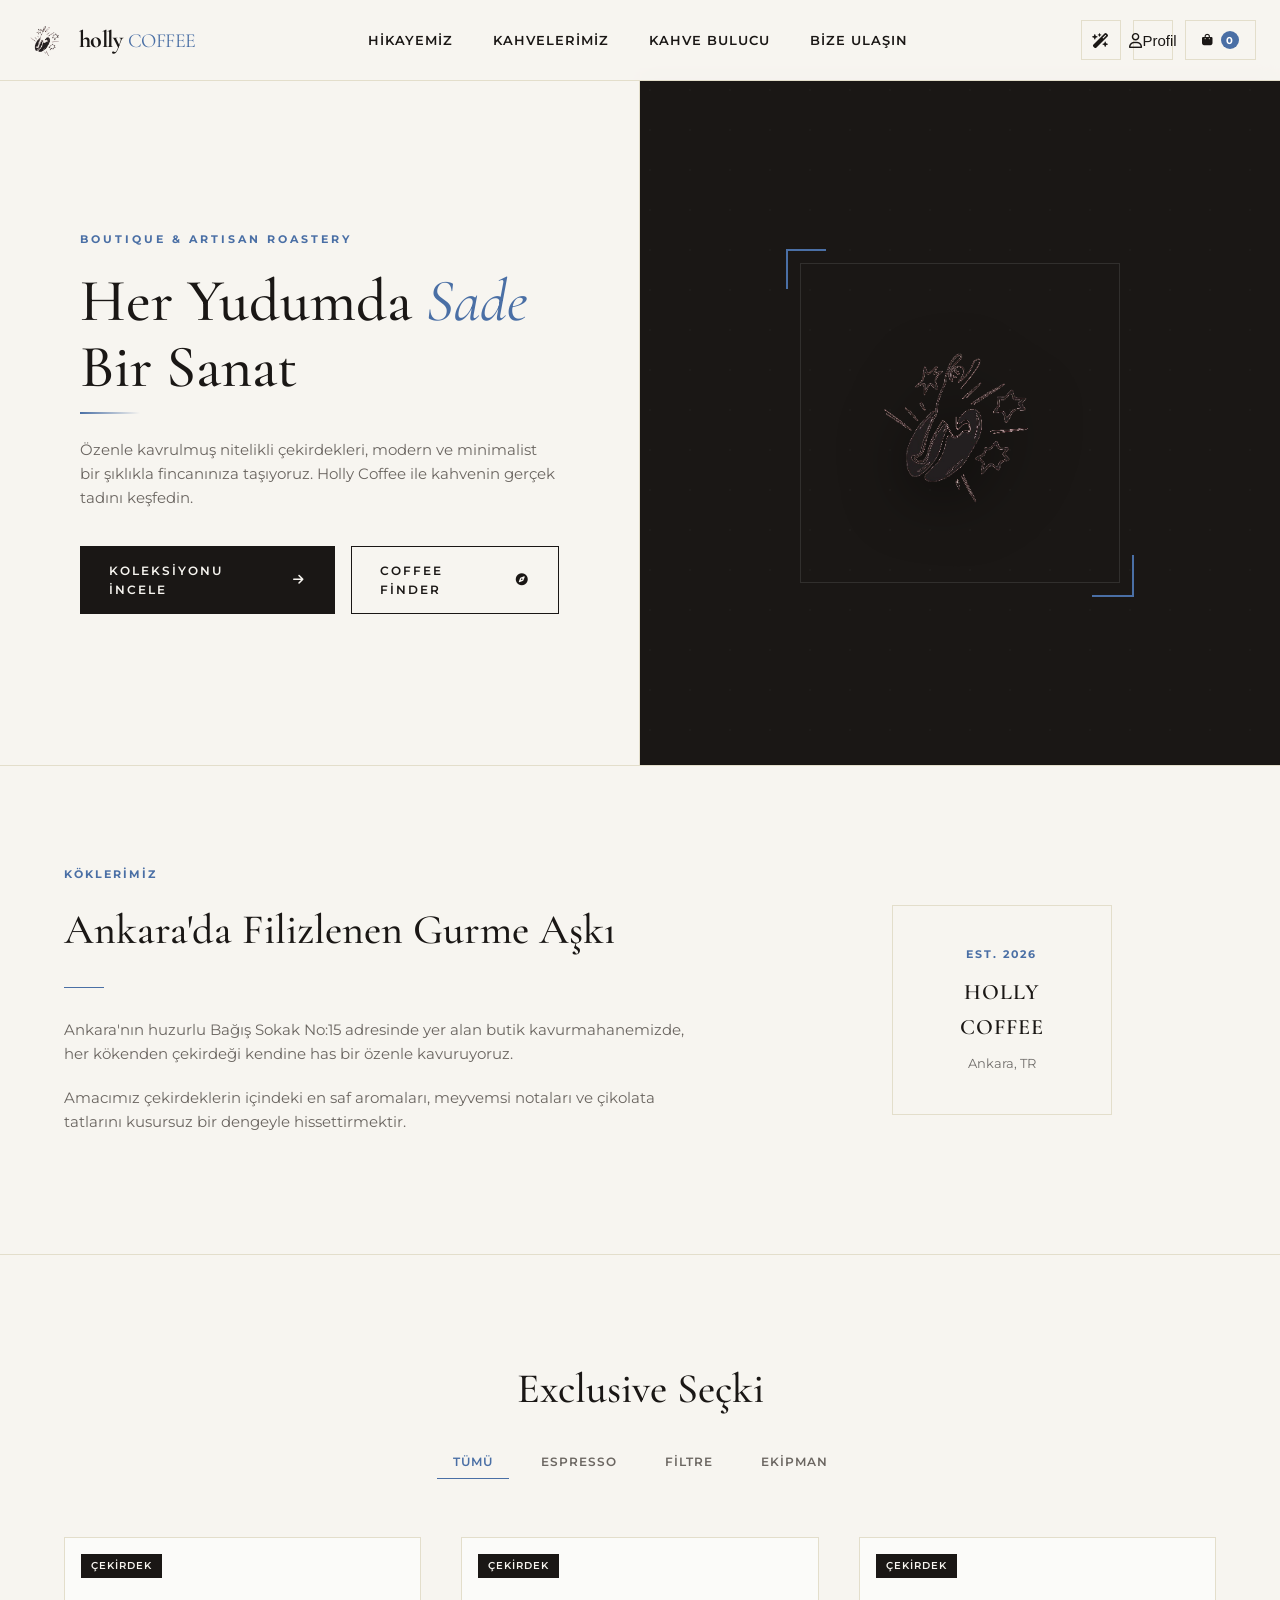
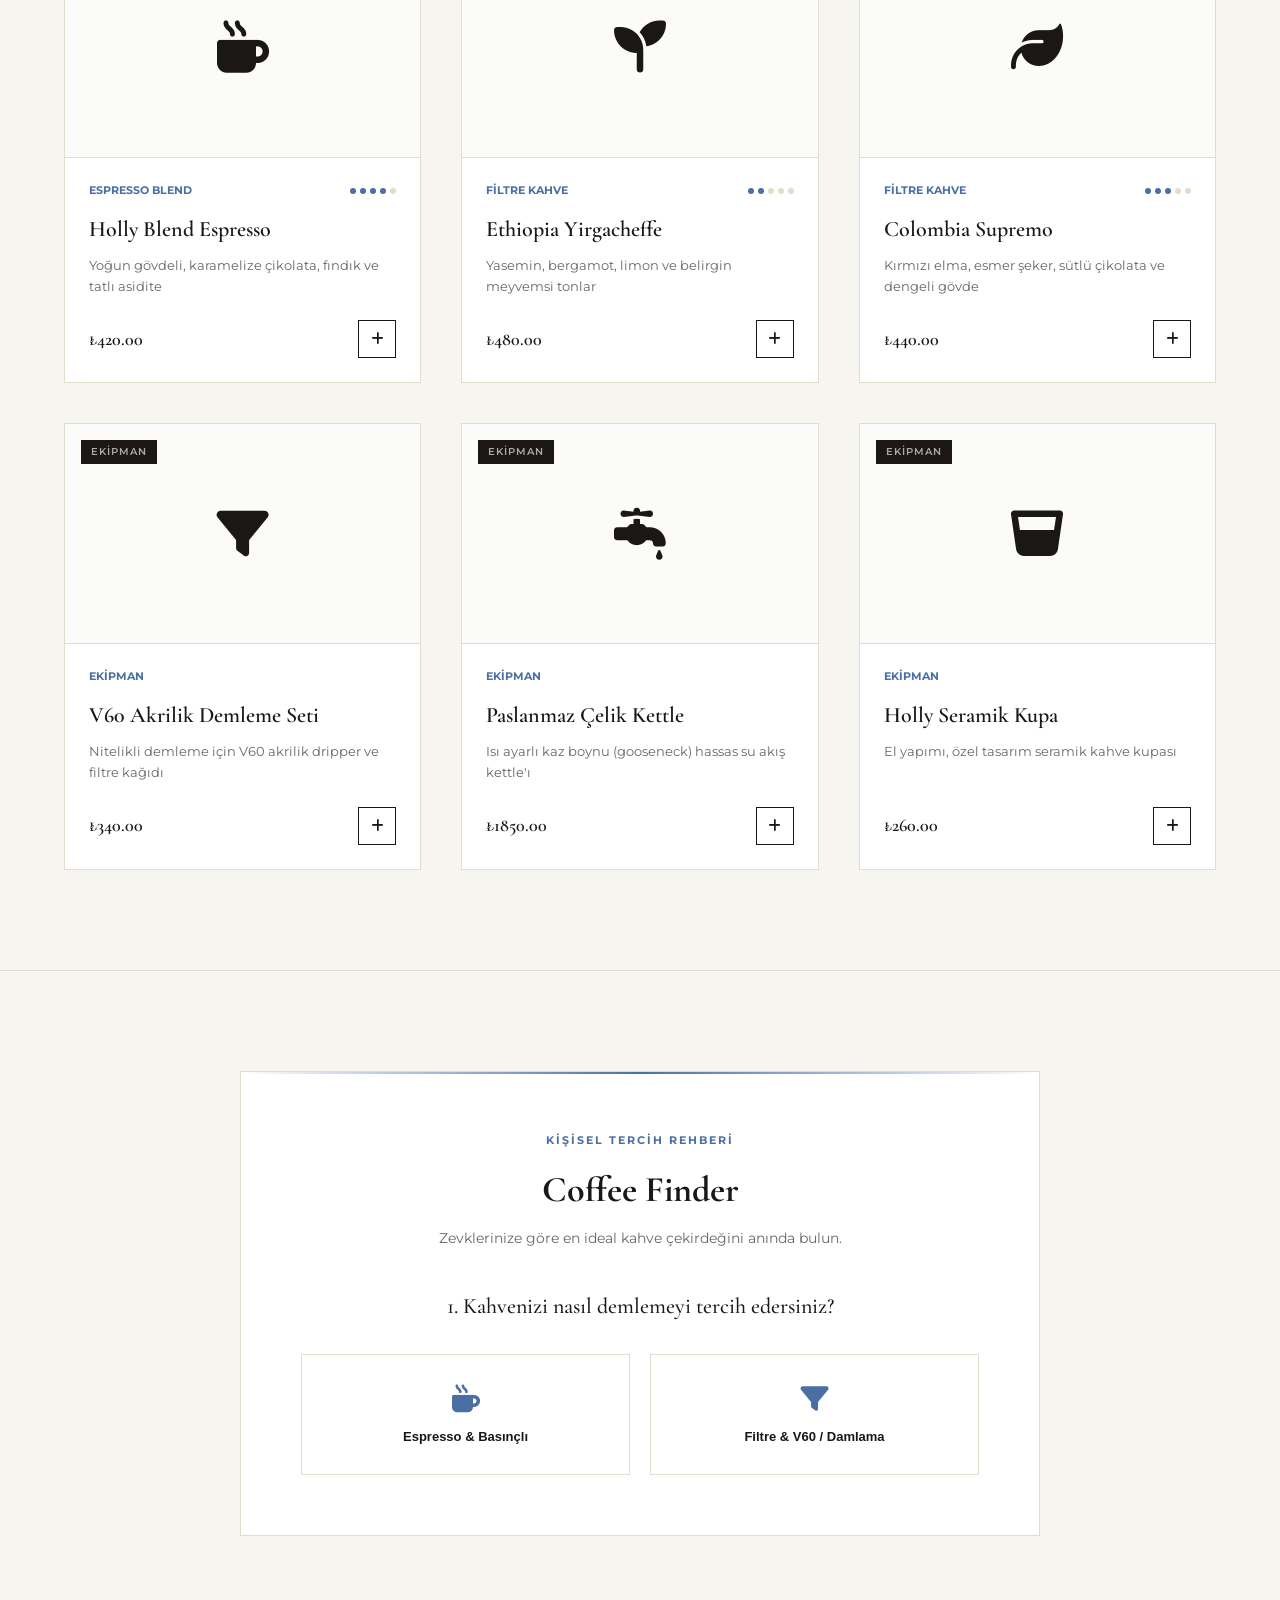
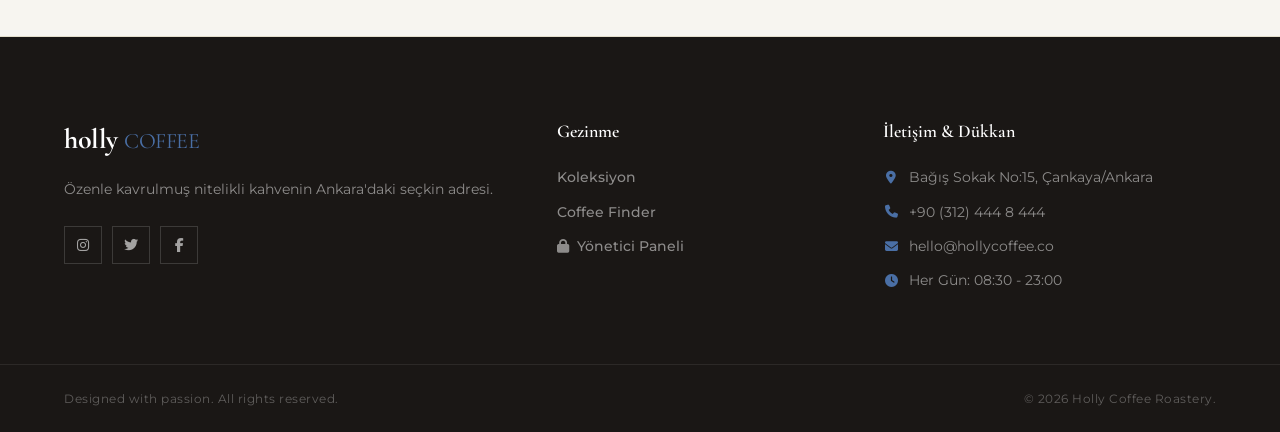
==== kahve-firmasi-demo-3/index.html @ 3ab54db6 "Add files via upload" ====
<!DOCTYPE html>
<html lang="tr">
<head>
    <meta charset="UTF-8">
    <meta name="viewport" content="width=device-width, initial-scale=1.0">
    <title>Holly Coffee Roastery | Premium Split-Screen Storefront</title>
    <!-- Google Fonts -->
    <link rel="preconnect" href="https://fonts.googleapis.com">
    <link rel="preconnect" href="https://fonts.gstatic.com" crossorigin>
    <link href="https://fonts.googleapis.com/css2?family=Cormorant+Garamond:ital,wght@0,400;0,500;0,600;0,700;1,400&family=Montserrat:wght@300;400;500;600;700&display=swap" rel="stylesheet">
    <!-- FontAwesome Icons -->
    <link rel="stylesheet" href="https://cdnjs.cloudflare.com/ajax/libs/font-awesome/6.4.0/css/all.min.css">
    <link rel="stylesheet" href="style.css">
    <!-- Favicon -->
    <link rel="icon" type="image/png" href="favicon.png?v=3">
    <link rel="shortcut icon" type="image/png" href="favicon.png?v=3">
</head>
<body class="theme-blue">
    <!-- Master Storefront Wrapper -->
    <div id="storefront-wrapper">
        <!-- Floating Glass Header -->
        <header class="main-header">
            <div class="header-container">
                <!-- Brand logo area -->
                <div class="header-brand">
                    <img src="logo.png" alt="Holly Mascot" class="header-mascot">
                    <a href="#" class="header-title" onclick="event.preventDefault();">holly <span>COFFEE</span></a>
                </div>

                <!-- Main Navigation Links -->
                <nav class="main-nav">
                    <a href="#hikayemiz" class="nav-link">Hikayemiz</a>
                    <a href="#kahveler" class="nav-link">Kahvelerimiz</a>
                    <a href="#quiz-sec" class="nav-link">Kahve Bulucu</a>
                    <a href="#iletisim" class="nav-link">Bize Ulaşın</a>
                </nav>

                <!-- Actions (User & Cart) -->
                <div class="header-actions">
                    <!-- Elegant theme switch -->
                    <button class="action-trigger-btn" id="theme-toggle-btn" title="Tema Değiştir">
                        <i class="fa-solid fa-wand-magic-sparkles"></i>
                    </button>

                    <!-- Customer Account Dropdown Menu -->
                    <div class="user-menu-container">
                        <button class="action-trigger-btn" id="user-portal-btn" title="Müşteri Portalı">
                            <i class="fa-regular fa-user"></i>
                            <span id="user-display-name">Profil</span>
                        </button>
                        <!-- Dropdown menu content -->
                        <div class="user-dropdown" id="user-dropdown-menu" style="display: none;">
                            <div class="dropdown-header">Müşteri Portalı</div>
                            <button class="dropdown-item" id="user-orders-btn"><i class="fa-solid fa-box"></i> Siparişlerim</button>
                            <button class="dropdown-item" id="user-logout-btn"><i class="fa-solid fa-arrow-right-from-bracket"></i> Çıkış</button>
                        </div>
                    </div>

                    <!-- Cart Bag Trigger -->
                    <button class="action-trigger-btn cart-badge-pill" id="cart-open-btn" title="Alışveriş Sepeti">
                        <i class="fa-solid fa-bag-shopping"></i>
                        <span class="cart-count">0</span>
                    </button>
                </div>
            </div>
        </header>

        <!-- Modern Split-Screen Hero Section -->
        <section class="hero-section">
            <div class="hero-split-container">
                <!-- Left half: Rich Typography -->
                <div class="hero-text-pane">
                    <div class="hero-text-content">
                        <span class="hero-tagline">BOUTIQUE & ARTISAN ROASTERY</span>
                        <h1 class="hero-title">Her Yudumda <em>Sade</em> Bir Sanat</h1>
                        <p class="hero-desc">Özenle kavrulmuş nitelikli çekirdekleri, modern ve minimalist bir şıklıkla fincanınıza taşıyoruz. Holly Coffee ile kahvenin gerçek tadını keşfedin.</p>
                        <div class="hero-buttons">
                            <a href="#kahveler" class="btn btn-primary">Koleksiyonu İncele <i class="fa-solid fa-arrow-right"></i></a>
                            <a href="#quiz-sec" class="btn btn-secondary">Coffee Finder <i class="fa-solid fa-compass"></i></a>
                        </div>
                    </div>
                </div>
                <!-- Right half: Visual mascot showcase with clean overlay -->
                <div class="hero-image-pane">
                    <div class="mascot-showcase-box">
                        <div class="mascot-decorator-line"></div>
                        <img src="logo.png" alt="Holly Mascot" class="brand-illustration-img">
                    </div>
                </div>
            </div>
        </section>

        <!-- Heritage Story Section -->
        <section class="story-section" id="hikayemiz">
            <div class="story-container container">
                <div class="story-grid">
                    <div class="story-content-block">
                        <span class="story-pretitle">KÖKLERİMİZ</span>
                        <h2 class="story-title">Ankara'da Filizlenen Gurme Aşkı</h2>
                        <div class="editorial-divider"></div>
                        <p class="story-desc">Ankara'nın huzurlu Bağış Sokak No:15 adresinde yer alan butik kavurmahanemizde, her kökenden çekirdeği kendine has bir özenle kavuruyoruz.</p>
                        <p class="story-desc">Amacımız çekirdeklerin içindeki en saf aromaları, meyvemsi notaları ve çikolata tatlarını kusursuz bir dengeyle hissettirmektir.</p>
                    </div>
                    <div class="story-graphics">
                        <div class="typographic-stamp-box">
                            <span class="stamp-title">EST. 2026</span>
                            <h4>HOLLY COFFEE</h4>
                            <p>Ankara, TR</p>
                        </div>
                    </div>
                </div>
            </div>
        </section>

        <!-- Products Catalog -->
        <section class="shop-section" id="kahveler">
            <div class="shop-container container">
                <div class="shop-header">
                    <h2 class="section-title">Exclusive Seçki</h2>
                    <!-- Category switches styled as tactile switches -->
                    <div class="shop-filters">
                        <button class="filter-btn active" data-category="all">Tümü</button>
                        <button class="filter-btn" data-category="espresso">Espresso</button>
                        <button class="filter-btn" data-category="filtre">Filtre</button>
                        <button class="filter-btn" data-category="ekipman">Ekipman</button>
                    </div>
                </div>

                <!-- Products Grid -->
                <div class="products-grid" id="storefront-products-grid">
                    <!-- Dynamic products rendered here -->
                </div>
            </div>
        </section>

        <!-- Coffee preference finder quiz -->
        <section class="quiz-section" id="quiz-sec">
            <div class="quiz-container container">
                <div class="quiz-card">
                    <div class="quiz-header">
                        <span class="quiz-badge">KİŞİSEL TERCİH REHBERİ</span>
                        <h2>Coffee Finder</h2>
                        <p>Zevklerinize göre en ideal kahve çekirdeğini anında bulun.</p>
                    </div>

                    <!-- Step 1 -->
                    <div class="quiz-step active" id="quiz-step-1" data-step="1">
                        <h3>1. Kahvenizi nasıl demlemeyi tercih edersiniz?</h3>
                        <div class="quiz-options-grid">
                            <button class="quiz-opt-btn" data-value="espresso">
                                <i class="fa-solid fa-mug-hot"></i>
                                <span>Espresso & Basınçlı</span>
                            </button>
                            <button class="quiz-opt-btn" data-value="filtre">
                                <i class="fa-solid fa-filter"></i>
                                <span>Filtre & V60 / Damlama</span>
                            </button>
                        </div>
                    </div>

                    <!-- Step 2 -->
                    <div class="quiz-step" id="quiz-step-2" data-step="2">
                        <h3>2. Damak tadınızda hangi aromalar ön plandadır?</h3>
                        <div class="quiz-options-grid">
                            <button class="quiz-opt-btn" data-value="meyve">
                                <i class="fa-solid fa-lemon"></i>
                                <span>Meyvemsi & Çiçeksi Notalar</span>
                            </button>
                            <button class="quiz-opt-btn" data-value="cikolata">
                                <i class="fa-solid fa-cookie"></i>
                                <span>Çikolata, Fındık & Karamel</span>
                            </button>
                            <button class="quiz-opt-btn" data-value="dengeli">
                                <i class="fa-solid fa-scale-balanced"></i>
                                <span>Dengeli & Klasik Tatlar</span>
                            </button>
                        </div>
                    </div>

                    <!-- Step 3 (Recommendations results) -->
                    <div class="quiz-step-result" id="quiz-result">
                        <div class="result-celebration">
                            <i class="fa-solid fa-award"></i>
                            <h3>Eşleşme Bulundu!</h3>
                            <p>Damak tadınıza en uygun özel çekirdeğimiz:</p>
                        </div>
                        <div id="recommended-product-card">
                            <!-- Match injects here -->
                        </div>
                        <button class="btn btn-secondary mt-4" id="quiz-restart-btn">Yeniden Çöz <i class="fa-solid fa-rotate-left"></i></button>
                    </div>
                </div>
            </div>
        </section>

        <!-- Footer -->
        <footer class="main-footer" id="iletisim">
            <div class="footer-container container">
                <div class="footer-brand">
                    <div class="footer-logo">holly <span>COFFEE</span></div>
                    <p class="footer-tagline">Özenle kavrulmuş nitelikli kahvenin Ankara'daki seçkin adresi.</p>
                    <div class="footer-socials">
                        <a href="#" onclick="event.preventDefault();"><i class="fa-brands fa-instagram"></i></a>
                        <a href="#" onclick="event.preventDefault();"><i class="fa-brands fa-twitter"></i></a>
                        <a href="#" onclick="event.preventDefault();"><i class="fa-brands fa-facebook-f"></i></a>
                    </div>
                </div>
                <div class="footer-nav">
                    <h4>Gezinme</h4>
                    <ul>
                        <li><a href="#shop-sec">Koleksiyon</a></li>
                        <li><a href="#quiz-sec">Coffee Finder</a></li>
                        <li><a href="#" id="admin-footer-link"><i class="fa-solid fa-lock"></i> Yönetici Paneli</a></li>
                    </ul>
                </div>
                <div class="footer-contact">
                    <h4>İletişim & Dükkan</h4>
                    <p><i class="fa-solid fa-location-dot"></i> Bağış Sokak No:15, Çankaya/Ankara</p>
                    <p><i class="fa-solid fa-phone"></i> +90 (312) 444 8 444</p>
                    <p><i class="fa-solid fa-envelope"></i> hello@hollycoffee.co</p>
                    <p><i class="fa-solid fa-clock"></i> Her Gün: 08:30 - 23:00</p>
                </div>
            </div>
            <div class="footer-bottom">
                <div class="footer-bottom-container container">
                    <span>Designed with passion. All rights reserved.</span>
                    <span>&copy; 2026 Holly Coffee Roastery.</span>
                </div>
            </div>
        </footer>
    </div>

    <!-- Client Orders Log History Modal -->
    <div class="modal-backdrop" id="customer-orders-modal" style="display: none;">
        <div class="modal-card customer-orders-modal-card">
            <button class="modal-close-btn" id="modal-close-btn-orders">&times;</button>
            <div class="modal-header">
                <h3 class="modal-title">Geçmiş Siparişlerim</h3>
                <p class="modal-subtitle">Daha önce vermiş olduğunuz siparişlerin durumunu inceleyin.</p>
            </div>
            <div class="table-container">
                <table class="admin-table">
                    <thead>
                        <tr>
                            <th>Sipariş ID</th>
                            <th>Tarih</th>
                            <th>Ürünler</th>
                            <th>Toplam</th>
                            <th>Durum</th>
                        </tr>
                    </thead>
                    <tbody id="customer-orders-history-tbody">
                        <!-- Dynamic rows inject here -->
                    </tbody>
                </table>
            </div>
        </div>
    </div>

    <!-- Shopping Cart Drawer -->
    <div class="cart-drawer-overlay" id="cart-drawer-backdrop" style="display: none;">
        <div class="cart-drawer">
            <div class="cart-drawer-header">
                <h3>Sepetiniz (<span class="cart-count-drawer">0</span>)</h3>
                <button class="cart-drawer-close" id="cart-close-btn">&times;</button>
            </div>

            <!-- Cart Items Container -->
            <div class="cart-drawer-body" id="cart-items-container">
                <!-- Dynamic items inject here -->
            </div>

            <!-- Cart Drawer Footer -->
            <div class="cart-drawer-footer">
                <div class="cart-subtotal">
                    <span>Ara Toplam:</span>
                    <span id="cart-subtotal-value">₺0.00</span>
                </div>
                <button class="btn btn-primary w-100" id="cart-checkout-btn">Satın Al (Ödemeye Geç) <i class="fa-solid fa-credit-card"></i></button>
            </div>
        </div>
    </div>

    <!-- Client Login / Register Modal -->
    <div class="modal-backdrop" id="user-portal-modal" style="display: none;">
        <div class="modal-card">
            <button class="modal-close-btn" id="modal-close-btn-user">&times;</button>
            <div class="modal-header">
                <h3 class="modal-title" id="user-modal-title">Giriş Yap</h3>
                <p class="modal-subtitle">Nitelikli kahve deneyimine üye portalınızla devam edin.</p>
            </div>
            
            <!-- Login Form -->
            <form id="customer-login-form">
                <div class="form-group">
                    <label for="customer-email">E-posta</label>
                    <input type="email" id="customer-email" value="user@holly.coffee" required>
                </div>
                <div class="form-group">
                    <label for="customer-password">Şifre</label>
                    <input type="password" id="customer-password" value="user" required>
                </div>
                <div id="customer-login-error" class="error-text" style="display: none;">Geçersiz e-posta veya şifre!</div>
                <button type="submit" class="btn btn-primary w-100">Giriş Yap</button>
                <p class="form-switch-text mt-3">Hesabınız yok mu? <a href="#" id="switch-to-register">Kayıt Olun</a></p>
            </form>

            <!-- Register Form (Hidden initially) -->
            <form id="customer-register-form" style="display: none;">
                <div class="form-group">
                    <label for="register-name">Ad Soyad</label>
                    <input type="text" id="register-name" placeholder="Ahmet Yılmaz" required>
                </div>
                <div class="form-group">
                    <label for="register-email">E-posta</label>
                    <input type="email" id="register-email" placeholder="user@holly.coffee" required>
                </div>
                <div class="form-group">
                    <label for="register-password">Şifre</label>
                    <input type="password" id="register-password" required>
                </div>
                <div class="form-group">
                    <label for="register-phone">Telefon</label>
                    <input type="text" id="register-phone" placeholder="0555 555 55 55" required>
                </div>
                <div class="form-group">
                    <label for="register-address">Adres</label>
                    <textarea id="register-address" rows="2" placeholder="Adresinizi yazın..." required></textarea>
                </div>
                <button type="submit" class="btn btn-primary w-100">Kayıt Ol & Giriş Yap</button>
                <p class="form-switch-text mt-3">Zaten üye misiniz? <a href="#" id="switch-to-login">Giriş Yapın</a></p>
            </form>
        </div>
    </div>

    <!-- Checkout Multi-Step Wizard Modal -->
    <div class="modal-backdrop" id="checkout-modal" style="display: none;">
        <div class="modal-card checkout-modal-card">
            <button class="modal-close-btn" id="modal-close-btn-checkout">&times;</button>
            
            <!-- Wizard Steps Progress Bar -->
            <div class="checkout-steps">
                <div class="progress-step active" id="step-dot-1">1. Adres</div>
                <div class="progress-step" id="step-dot-2">2. Ödeme</div>
                <div class="progress-step" id="step-dot-3">3. Sonuç</div>
            </div>

            <div class="checkout-modal-body">
                <!-- Panel 1: Shipping Address -->
                <div class="checkout-form-panel" id="checkout-panel-1">
                    <h3>Teslimat Bilgileri</h3>
                    <form id="checkout-address-form">
                        <div class="form-grid">
                            <div class="form-group">
                                <label for="checkout-name">Alıcı Ad Soyad</label>
                                <input type="text" id="checkout-name" required>
                            </div>
                            <div class="form-group">
                                <label for="checkout-phone">Telefon Numarası</label>
                                <input type="text" id="checkout-phone" placeholder="05XX XXX XX XX" required>
                            </div>
                            <div class="form-group full-width">
                                <label for="checkout-address">Teslimat Adresi</label>
                                <textarea id="checkout-address" rows="3" required></textarea>
                            </div>
                        </div>
                        <div class="checkout-actions-row">
                            <span>Sipariş Tutarı: <strong id="checkout-total-val">₺0.00</strong></span>
                            <button type="submit" class="btn btn-primary">Ödemeye İlerle <i class="fa-solid fa-arrow-right"></i></button>
                        </div>
                    </form>
                </div>

                <!-- Panel 2: Credit Card Payment Info -->
                <div class="checkout-form-panel" id="checkout-panel-2" style="display: none;">
                    <h3>Ödeme Bilgileri</h3>
                    <form id="checkout-payment-form">
                        <div class="form-grid">
                            <div class="form-group full-width">
                                <label for="checkout-card-name">Kart Sahibinin Adı</label>
                                <input type="text" id="checkout-card-name" placeholder="Kart üzerindeki isim" required>
                            </div>
                            <div class="form-group full-width">
                                <label for="checkout-card-number">Kart Numarası</label>
                                <input type="text" id="checkout-card-number" placeholder="4543 **** **** ****" maxlength="19" required>
                            </div>
                            <div class="form-group">
                                <label for="checkout-card-expiry">Son Kullanma (AA/YY)</label>
                                <input type="text" id="checkout-card-expiry" placeholder="12/28" maxlength="5" required>
                            </div>
                            <div class="form-group">
                                <label for="checkout-card-cvv">Güvenlik Kodu (CVV)</label>
                                <input type="password" id="checkout-card-cvv" placeholder="***" maxlength="3" required>
                            </div>
                        </div>
                        <div class="checkout-actions-row">
                            <p style="font-size:11px; opacity:0.6; max-width:250px;">Ödemeniz 256-Bit SSL şifreleme altyapısıyla güvenle gerçekleştirilir.</p>
                            <button type="submit" class="btn btn-primary">Siparişi Tamamla <i class="fa-solid fa-check"></i></button>
                        </div>
                    </form>
                </div>

                <!-- Panel 3: Order Success Result -->
                <div class="checkout-form-panel" id="checkout-panel-3" style="display: none; text-align: center; padding: 40px 10px;">
                    <div class="success-icon-badge">
                        <i class="fa-solid fa-circle-check"></i>
                    </div>
                    <h2>Siparişiniz Alındı!</h2>
                    <p style="opacity:0.8; margin-top:12px;">Sipariş Numaranız: <strong id="success-order-id">#HL-XXXXX</strong></p>
                    <p style="font-size:14px; opacity:0.6; margin-top:8px;">Kahveniz Ankara atölyemizde özenle hazırlanıp kargoya teslim edilecektir.</p>
                    <button class="btn btn-primary mt-4" id="checkout-success-close-btn" style="max-width:220px; margin:24px auto 0 auto;">Alışverişe Devam Et</button>
                </div>
            </div>
        </div>
    </div>

    <!-- Admin Panel Control Layout -->
    <div id="admin-login-wrapper" class="admin-page-container" style="display: none;">
        <div class="admin-login-card">
            <div class="admin-login-header">
                <h2>Yönetici Girişi</h2>
                <p class="login-subtitle">Mağaza fiyat yönetimi ve sipariş kontrol paneli.</p>
            </div>
            
            <form id="admin-login-form">
                <div class="form-group">
                    <label for="admin-email">E-posta</label>
                    <input type="email" id="admin-email" value="admin@holly.coffee" required>
                </div>
                <div class="form-group">
                    <label for="admin-password">Şifre</label>
                    <input type="password" id="admin-password" value="admin" required>
                </div>
                <div id="admin-login-error" class="error-text" style="display: none;">Hatalı yönetici bilgisi!</div>
                <button type="submit" class="btn btn-primary w-100">Giriş Yap</button>
            </form>
            <button class="btn btn-secondary w-100 mt-3" id="back-to-store-btn-1"><i class="fa-solid fa-arrow-left"></i> Mağazaya Dön</button>
        </div>
    </div>

    <!-- Admin Control Dashboard -->
    <div id="admin-dashboard-wrapper" class="admin-dashboard-container" style="display: none;">
        <!-- Left Sidebar Navigation -->
        <aside class="admin-sidebar">
            <div class="sidebar-brand">
                <h3>holly admin</h3>
                <span class="badge-admin">Kontrol</span>
            </div>

            <nav class="sidebar-nav">
                <ul>
                    <li class="active" data-tab="tab-analytics"><i class="fa-solid fa-chart-line"></i> Analitikler</li>
                    <li data-tab="tab-orders"><i class="fa-solid fa-clipboard-list"></i> Siparişler</li>
                    <li data-tab="tab-products"><i class="fa-solid fa-coffee-bean"></i> Ürün Yönetimi</li>
                </ul>
            </nav>

            <div class="sidebar-footer">
                <button class="btn btn-secondary w-100 btn-mini" id="back-to-store-btn-2">Mağazaya Dön</button>
                <button class="btn btn-primary w-100 btn-mini mt-2" id="admin-logout-btn">Çıkış Yap</button>
            </div>
        </aside>

        <!-- Right Content Main Area -->
        <main class="admin-main">
            <!-- Analytics Tab -->
            <section class="dashboard-tab" id="tab-analytics">
                <div class="dashboard-header">
                    <h2>Genel Analitik Raporu</h2>
                    <p>Mağazanızın anlık satış ve gelir performans grafikleri.</p>
                </div>

                <!-- Metrics Grid -->
                <div class="analytics-cards-grid">
                    <div class="analytics-card">
                        <div class="card-icon"><i class="fa-solid fa-wallet"></i></div>
                        <div>
                            <div class="card-label">Toplam Gelir</div>
                            <div class="card-value" id="stat-revenue">₺3,210.00</div>
                        </div>
                    </div>
                    <div class="analytics-card">
                        <div class="card-icon"><i class="fa-solid fa-box"></i></div>
                        <div>
                            <div class="card-label">Sipariş Sayısı</div>
                            <div class="card-value" id="stat-orders">2</div>
                        </div>
                    </div>
                    <div class="analytics-card">
                        <div class="card-icon"><i class="fa-solid fa-basket-shopping"></i></div>
                        <div>
                            <div class="card-label">Ortalama Sepet</div>
                            <div class="card-value" id="stat-avg">₺1,605.00</div>
                        </div>
                    </div>
                </div>

                <!-- Simulation Line Graph -->
                <div class="chart-panel">
                    <h3>Haftalık Satış Grafiği (Simüle Edilen)</h3>
                    <div class="svg-chart-container">
                        <svg viewBox="0 0 700 300" width="100%" height="240" class="analytics-svg-chart">
                            <defs>
                                <linearGradient id="chart-grad-gold" x1="0" y1="0" x2="0" y2="1">
                                    <stop offset="0%" stop-color="var(--gold-color)" stop-opacity="0.3"></stop>
                                    <stop offset="100%" stop-color="var(--gold-color)" stop-opacity="0"></stop>
                                </linearGradient>
                            </defs>
                            <!-- Grid lines -->
                            <line x1="50" y1="50" x2="650" y2="50" stroke="rgba(0,0,0,0.06)" stroke-width="1"></line>
                            <line x1="50" y1="125" x2="650" y2="125" stroke="rgba(0,0,0,0.06)" stroke-width="1"></line>
                            <line x1="50" y1="200" x2="650" y2="200" stroke="rgba(0,0,0,0.06)" stroke-width="1"></line>
                            <line x1="50" y1="250" x2="650" y2="250" stroke="rgba(0,0,0,0.1)" stroke-width="2"></line>
                            
                            <!-- Graph Area & Path -->
                            <path d="M 50,220 Q 150,150 250,190 T 450,110 T 650,80 L 650,250 L 50,250 Z" fill="url(#chart-grad-gold)"></path>
                            <path d="M 50,220 Q 150,150 250,190 T 450,110 T 650,80" fill="none" stroke="var(--gold-color)" stroke-width="4" stroke-linecap="round"></path>
                            
                            <!-- Value Markers -->
                            <circle cx="50" cy="220" r="6" fill="#fff" stroke="var(--gold-color)" stroke-width="3"></circle>
                            <circle cx="250" cy="190" r="6" fill="#fff" stroke="var(--gold-color)" stroke-width="3"></circle>
                            <circle cx="450" cy="110" r="6" fill="#fff" stroke="var(--gold-color)" stroke-width="3"></circle>
                            <circle cx="650" cy="80" r="6" fill="#fff" stroke="var(--gold-color)" stroke-width="3"></circle>
                            
                            <!-- Axes Labels -->
                            <text x="50" y="275" fill="rgba(0,0,0,0.4)" font-size="12" text-anchor="middle">Pzt</text>
                            <text x="150" y="275" fill="rgba(0,0,0,0.4)" font-size="12" text-anchor="middle">Sal</text>
                            <text x="250" y="275" fill="rgba(0,0,0,0.4)" font-size="12" text-anchor="middle">Çar</text>
                            <text x="350" y="275" fill="rgba(0,0,0,0.4)" font-size="12" text-anchor="middle">Per</text>
                            <text x="450" y="275" fill="rgba(0,0,0,0.4)" font-size="12" text-anchor="middle">Cum</text>
                            <text x="550" y="275" fill="rgba(0,0,0,0.4)" font-size="12" text-anchor="middle">Cmt</text>
                            <text x="650" y="275" fill="rgba(0,0,0,0.4)" font-size="12" text-anchor="middle">Paz</text>
                        </svg>
                    </div>
                </div>
            </section>

            <!-- Orders Tab -->
            <section class="dashboard-tab" id="tab-orders" style="display: none;">
                <div class="dashboard-header">
                    <h2>Müşteri Siparişleri</h2>
                    <p>Simüle edilen dükkandan verilmiş siparişlerin anlık kaydı.</p>
                </div>
                <div class="table-container">
                    <table class="admin-table">
                        <thead>
                            <tr>
                                <th>Sipariş ID</th>
                                <th>Müşteri</th>
                                <th>Adres / Tel</th>
                                <th>Ürünler</th>
                                <th>Toplam</th>
                                <th>Durum</th>
                            </tr>
                        </thead>
                        <tbody id="admin-orders-tbody">
                            <!-- Dynamic Orders inject here -->
                        </tbody>
                    </table>
                </div>
            </section>

            <!-- Products Tab -->
            <section class="dashboard-tab" id="tab-products" style="display: none;">
                <div class="dashboard-header">
                    <h2>Mağaza Ürün Yönetimi</h2>
                    <p>Fiyat güncellemeleri anında müşteri storefrontuna yansır.</p>
                </div>
                <div class="table-container">
                    <table class="admin-table">
                        <thead>
                            <tr>
                                <th>Görsel</th>
                                <th>Ürün Adı</th>
                                <th>Kategori</th>
                                <th>Kavrum</th>
                                <th>Fiyat (TL)</th>
                                <th>İşlemler</th>
                            </tr>
                        </thead>
                        <tbody id="admin-products-tbody">
                            <!-- Dynamic Products list inject here -->
                        </tbody>
                    </table>
                </div>
            </section>
        </main>
    </div>

    <!-- Core Script Link -->
    <script src="app.js"></script>
</body>
</html>
---- kahve-firmasi-demo-3/style.css ----
/* Holly Coffee Roastery - Option 3: Modern Split-Screen & Elegant Typography CSS */

:root {
    --font-heading: 'Cormorant Garamond', serif;
    --font-body: 'Montserrat', sans-serif;
    
    --bg-color: #f7f5f0; /* Warm Milk Cream */
    --pane-dark-bg: #1a1715; /* Deep Espresso Charcoal */
    --card-bg: #ffffff;
    --text-color: #1a1715;
    --text-muted: #6b6661;
    --charcoal: #1a1715;
    --white: #ffffff;
    
    /* Default Blue Theme Highlights */
    --gold-color: #4a6fa5; /* Slate Blue primary */
    --gold-hover: #3b5a88;
    --purple-glow: rgba(74, 111, 165, 0.2);
    --success-color: #2a9d8f;
    --error-color: #e63946;
    
    --border-color: #e3decb;
    --border-width: 1px;
    --border-radius: 8px;
    --transition: all 0.5s cubic-bezier(0.16, 1, 0.3, 1);
}

/* Theme pink overrides */
body.theme-pink {
    --gold-color: #8c4b49; /* Pastel Pink primary accent */
    --gold-hover: #703c3a;
    --purple-glow: rgba(140, 75, 73, 0.2);
}

* {
    margin: 0;
    padding: 0;
    box-sizing: border-box;
}

html {
    scroll-behavior: smooth;
}

body {
    background-color: var(--bg-color);
    color: var(--text-color);
    font-family: var(--font-body);
    font-size: 15px;
    line-height: 1.6;
    overflow-x: hidden;
}

/* Utilities */
.container {
    width: 100%;
    max-width: 1200px;
    margin: 0 auto;
    padding: 0 24px;
}

/* Buttons */
.btn {
    display: inline-flex;
    align-items: center;
    justify-content: center;
    padding: 14px 28px;
    font-family: var(--font-body);
    font-size: 12px;
    font-weight: 600;
    border-radius: 0; /* Modern architectural sharp corners */
    cursor: pointer;
    text-decoration: none;
    text-transform: uppercase;
    letter-spacing: 2px;
    transition: var(--transition);
    gap: 8px;
    border: 1px solid var(--text-color);
}

.btn-primary {
    background-color: var(--text-color);
    color: var(--bg-color);
}

.btn-primary:hover {
    background-color: var(--gold-color);
    border-color: var(--gold-color);
    color: var(--white);
    transform: translateY(-2px);
}

.btn-secondary {
    background-color: transparent;
    color: var(--text-color);
}

.btn-secondary:hover {
    background-color: var(--text-color);
    color: var(--bg-color);
    transform: translateY(-2px);
}

.w-100 { width: 100%; }
.mt-3 { margin-top: 16px; }
.mt-4 { margin-top: 24px; }
.text-center { text-align: center; }

/* Floating Glass Header */
.main-header {
    position: fixed;
    top: 0;
    left: 0;
    width: 100%;
    z-index: 1000;
    background: rgba(247, 245, 240, 0.85);
    backdrop-filter: blur(10px);
    border-bottom: var(--border-width) solid var(--border-color);
    transition: var(--transition);
}

.header-container {
    display: flex;
    justify-content: space-between;
    align-items: center;
    height: 80px;
    max-width: 1300px;
    margin: 0 auto;
    padding: 0 24px;
}

.header-brand {
    display: flex;
    align-items: center;
    gap: 12px;
}

.header-mascot {
    height: 38px;
    width: auto;
}

.header-title {
    font-family: var(--font-heading);
    font-size: 24px;
    font-weight: 700;
    color: var(--text-color);
    text-decoration: none;
    letter-spacing: -0.5px;
}

.header-title span {
    font-weight: 400;
    color: var(--gold-color);
    font-size: 20px;
}

.main-nav {
    display: flex;
    gap: 40px;
}

.nav-link {
    text-decoration: none;
    color: var(--text-color);
    font-size: 13px;
    font-weight: 600;
    text-transform: uppercase;
    letter-spacing: 1px;
    transition: var(--transition);
    position: relative;
}

.nav-link::after {
    content: '';
    position: absolute;
    bottom: -4px;
    left: 0;
    width: 0;
    height: 1px;
    background-color: var(--gold-color);
    transition: var(--transition);
}

.nav-link:hover::after {
    width: 100%;
}

.header-actions {
    display: flex;
    align-items: center;
    gap: 12px;
}

.action-trigger-btn {
    background: transparent;
    border: 1px solid var(--border-color);
    width: 40px;
    height: 40px;
    color: var(--text-color);
    display: flex;
    align-items: center;
    justify-content: center;
    cursor: pointer;
    font-size: 15px;
    transition: var(--transition);
}

.action-trigger-btn:hover {
    border-color: var(--gold-color);
    color: var(--gold-color);
}

.cart-badge-pill {
    width: auto;
    padding: 0 16px;
    gap: 8px;
    font-family: var(--font-body);
    font-size: 12px;
    font-weight: 700;
}

.cart-count {
    background-color: var(--gold-color);
    color: var(--white);
    width: 18px;
    height: 18px;
    border-radius: 50%;
    font-size: 10px;
    font-weight: 700;
    display: flex;
    align-items: center;
    justify-content: center;
}

/* Modern Split-Screen Hero Section */
.hero-section {
    padding-top: 80px;
    border-bottom: var(--border-width) solid var(--border-color);
}

.hero-split-container {
    display: flex;
    min-height: calc(85vh - 80px);
}

/* Left Half: Typography */
.hero-text-pane {
    width: 50%;
    background-color: var(--bg-color);
    display: flex;
    align-items: center;
    padding: 80px;
    border-right: var(--border-width) solid var(--border-color);
}

.hero-text-content {
    max-width: 520px;
}

.hero-tagline {
    font-size: 11px;
    font-weight: 700;
    color: var(--gold-color);
    letter-spacing: 3px;
    text-transform: uppercase;
    margin-bottom: 20px;
    display: block;
}

.hero-title {
    font-family: var(--font-heading);
    font-size: 60px;
    line-height: 1.1;
    font-weight: 500;
    margin-bottom: 24px;
}

.hero-title em {
    font-family: var(--font-heading);
    font-style: italic;
    color: var(--gold-color);
    font-weight: 400;
}

.hero-desc {
    font-size: 15px;
    color: var(--text-muted);
    margin-bottom: 36px;
}

.hero-buttons {
    display: flex;
    gap: 16px;
}

/* Right Half: Espresso/Mascot Showcase */
.hero-image-pane {
    width: 50%;
    background-color: var(--pane-dark-bg);
    display: flex;
    align-items: center;
    justify-content: center;
    padding: 80px;
    position: relative;
    overflow: hidden;
}

/* Elegant framed showcase box */
.mascot-showcase-box {
    width: 320px;
    height: 320px;
    border: 1px solid rgba(255, 255, 255, 0.1);
    display: flex;
    align-items: center;
    justify-content: center;
    position: relative;
    transition: var(--transition);
}

.mascot-decorator-line {
    position: absolute;
    top: -15px;
    left: -15px;
    width: 40px;
    height: 40px;
    border-top: 2px solid var(--gold-color);
    border-left: 2px solid var(--gold-color);
}

.mascot-showcase-box::after {
    content: '';
    position: absolute;
    bottom: -15px;
    right: -15px;
    width: 40px;
    height: 40px;
    border-bottom: 2px solid var(--gold-color);
    border-right: 2px solid var(--gold-color);
}

.brand-illustration-img {
    height: 60%;
    width: auto;
    filter: drop-shadow(0 15px 30px rgba(0,0,0,0.6));
    transition: var(--transition);
}

.mascot-showcase-box:hover {
    border-color: var(--gold-color);
}

.mascot-showcase-box:hover .brand-illustration-img {
    transform: scale(1.05) rotate(3deg);
}

/* Story Section */
.story-section {
    padding: 100px 0;
    border-bottom: var(--border-width) solid var(--border-color);
}

.story-grid {
    display: grid;
    grid-template-columns: 1.2fr 0.8fr;
    gap: 80px;
    align-items: center;
}

.story-pretitle {
    font-size: 11px;
    font-weight: 700;
    color: var(--gold-color);
    letter-spacing: 2px;
    margin-bottom: 12px;
    display: block;
}

.story-title {
    font-family: var(--font-heading);
    font-size: 42px;
    font-weight: 500;
    margin-bottom: 24px;
}

.editorial-divider {
    width: 40px;
    height: 1px;
    background-color: var(--gold-color);
    margin-bottom: 30px;
}

.story-desc {
    font-size: 15px;
    color: var(--text-muted);
    margin-bottom: 20px;
}

.story-graphics {
    display: flex;
    justify-content: center;
}

.typographic-stamp-box {
    border: 1px solid var(--border-color);
    padding: 40px;
    text-align: center;
    width: 220px;
    position: relative;
}

.stamp-title {
    font-size: 11px;
    font-weight: 700;
    letter-spacing: 2px;
    color: var(--gold-color);
    display: block;
    margin-bottom: 12px;
}

.typographic-stamp-box h4 {
    font-family: var(--font-heading);
    font-size: 22px;
    font-weight: 600;
    margin-bottom: 8px;
    letter-spacing: 1px;
}

.typographic-stamp-box p {
    font-size: 13px;
    opacity: 0.6;
}

/* Shop Section */
.shop-section {
    padding: 100px 0;
    border-bottom: var(--border-width) solid var(--border-color);
}

.shop-header {
    display: flex;
    flex-direction: column;
    align-items: center;
    margin-bottom: 60px;
}

.section-title {
    font-family: var(--font-heading);
    font-size: 42px;
    font-weight: 500;
    margin-bottom: 24px;
}

.shop-filters {
    display: flex;
    gap: 16px;
}

.filter-btn {
    background: transparent;
    border: none;
    font-family: var(--font-body);
    font-weight: 600;
    font-size: 12px;
    text-transform: uppercase;
    letter-spacing: 1px;
    padding: 8px 16px;
    cursor: pointer;
    color: var(--text-muted);
    position: relative;
    transition: var(--transition);
}

.filter-btn::after {
    content: '';
    position: absolute;
    bottom: -2px;
    left: 50%;
    width: 0;
    height: 1px;
    background-color: var(--gold-color);
    transition: var(--transition);
    transform: translateX(-50%);
}

.filter-btn.active {
    color: var(--gold-color);
}

.filter-btn.active::after {
    width: 100%;
}

.products-grid {
    display: grid;
    grid-template-columns: repeat(auto-fill, minmax(285px, 1fr));
    gap: 40px;
}

/* Typographic Product Card */
.product-card {
    background-color: var(--card-bg);
    border: var(--border-width) solid var(--border-color);
    overflow: hidden;
    display: flex;
    flex-direction: column;
    transition: var(--transition);
    position: relative;
}

.product-card:hover {
    transform: translateY(-6px);
    box-shadow: 0 15px 40px rgba(0,0,0,0.05);
}

.product-image-container {
    height: 220px;
    background: #fbfbf9;
    display: flex;
    align-items: center;
    justify-content: center;
    position: relative;
    border-bottom: var(--border-width) solid var(--border-color);
}

.product-image-container i {
    font-size: 52px;
    color: var(--text-color);
    transition: var(--transition);
}

.product-card:hover .product-image-container i {
    transform: scale(1.08);
    color: var(--gold-color);
}

.product-badge {
    position: absolute;
    top: 16px;
    left: 16px;
    background-color: var(--text-color);
    color: var(--bg-color);
    font-size: 10px;
    font-weight: 600;
    padding: 4px 10px;
    text-transform: uppercase;
    letter-spacing: 1px;
}

.product-info {
    padding: 24px;
    display: flex;
    flex-direction: column;
    flex-grow: 1;
}

.product-meta {
    display: flex;
    justify-content: space-between;
    align-items: center;
    margin-bottom: 12px;
}

.product-category {
    font-size: 11px;
    color: var(--gold-color);
    font-weight: 700;
    text-transform: uppercase;
}

.roast-meter {
    display: flex;
    gap: 4px;
}

.roast-meter .dot {
    width: 6px;
    height: 6px;
    border-radius: 50%;
    background-color: #e0decb;
}

.roast-meter .dot.active {
    background-color: var(--gold-color);
}

.product-title {
    font-family: var(--font-heading);
    font-size: 22px;
    color: var(--text-color);
    text-decoration: none;
    margin-bottom: 8px;
    font-weight: 600;
}

.product-notes {
    font-size: 13px;
    color: var(--text-muted);
    margin-bottom: 24px;
    flex-grow: 1;
}

.product-footer {
    display: flex;
    justify-content: space-between;
    align-items: center;
    margin-top: auto;
}

.product-price {
    font-size: 18px;
    font-weight: 600;
    font-family: var(--font-heading);
}

.add-to-cart-btn {
    width: 38px;
    height: 38px;
    border: 1px solid var(--text-color);
    background-color: transparent;
    color: var(--text-color);
    cursor: pointer;
    display: flex;
    align-items: center;
    justify-content: center;
    font-size: 14px;
    transition: var(--transition);
}

.add-to-cart-btn:hover {
    background-color: var(--text-color);
    color: var(--bg-color);
    transform: scale(1.05);
}

/* Coffee Finder Quiz */
.quiz-section {
    padding: 100px 0;
    border-bottom: var(--border-width) solid var(--border-color);
}

.quiz-card {
    background-color: var(--card-bg);
    border: var(--border-width) solid var(--border-color);
    padding: 60px;
    max-width: 800px;
    margin: 0 auto;
}

.quiz-header {
    text-align: center;
    margin-bottom: 40px;
}

.quiz-badge {
    font-size: 11px;
    font-weight: 700;
    color: var(--gold-color);
    letter-spacing: 2px;
    text-transform: uppercase;
    margin-bottom: 12px;
    display: block;
}

.quiz-header h2 {
    font-family: var(--font-heading);
    font-size: 36px;
    margin-bottom: 8px;
}

.quiz-header p {
    font-size: 14px;
    color: var(--text-muted);
}

.quiz-step {
    display: none;
}

.quiz-step.active {
    display: block;
}

.quiz-step h3 {
    font-family: var(--font-heading);
    font-size: 22px;
    text-align: center;
    margin-bottom: 30px;
    font-weight: 500;
}

.quiz-options-grid {
    display: grid;
    grid-template-columns: repeat(auto-fit, minmax(200px, 1fr));
    gap: 20px;
}

.quiz-opt-btn {
    background: transparent;
    border: 1px solid var(--border-color);
    padding: 30px;
    color: var(--text-color);
    cursor: pointer;
    display: flex;
    flex-direction: column;
    align-items: center;
    gap: 16px;
    transition: var(--transition);
}

.quiz-opt-btn:hover {
    border-color: var(--gold-color);
    background: rgba(74, 111, 165, 0.03);
    transform: translateY(-2px);
}

.quiz-opt-btn i {
    font-size: 28px;
    color: var(--gold-color);
}

.quiz-opt-btn span {
    font-size: 13px;
    font-weight: 600;
    text-align: center;
}

.quiz-step-result {
    display: none;
    text-align: center;
}

.quiz-step-result.active {
    display: block;
}

.result-celebration {
    margin-bottom: 30px;
}

.result-celebration i {
    font-size: 36px;
    color: var(--gold-color);
    margin-bottom: 12px;
}

.result-celebration h3 {
    font-family: var(--font-heading);
    font-size: 28px;
    margin-bottom: 8px;
}

.result-celebration p {
    font-size: 14px;
    color: var(--text-muted);
}

/* Sliding Cart Drawer */
.cart-drawer-overlay {
    position: fixed;
    top: 0;
    left: 0;
    width: 100vw;
    height: 100vh;
    background-color: rgba(30, 27, 24, 0.4);
    z-index: 2000;
    display: flex;
    justify-content: flex-end;
}

.cart-drawer {
    width: 440px;
    height: 100%;
    background-color: var(--bg-color);
    border-left: var(--border-width) solid var(--border-color);
    padding: 40px;
    display: flex;
    flex-direction: column;
    box-shadow: -10px 0 40px rgba(0,0,0,0.05);
    animation: slideLeft 0.4s cubic-bezier(0.16, 1, 0.3, 1) forwards;
}

@keyframes slideLeft {
    from { transform: translateX(100%); }
    to { transform: translateX(0); }
}

.cart-drawer-header {
    display: flex;
    justify-content: space-between;
    align-items: center;
    margin-bottom: 30px;
}

.cart-drawer-header h3 {
    font-family: var(--font-heading);
    font-size: 26px;
}

.cart-drawer-close {
    background: none;
    border: none;
    font-size: 32px;
    color: var(--text-color);
    cursor: pointer;
}

.cart-drawer-body {
    flex-grow: 1;
    overflow-y: auto;
    margin-bottom: 30px;
}

.cart-item {
    display: flex;
    align-items: center;
    gap: 16px;
    padding: 16px 0;
    border-bottom: var(--border-width) solid var(--border-color);
}

.cart-item-icon {
    width: 48px;
    height: 48px;
    border: 1px solid var(--border-color);
    display: flex;
    align-items: center;
    justify-content: center;
    font-size: 20px;
    color: var(--text-color);
}

.cart-item-details {
    flex-grow: 1;
}

.cart-item-title {
    font-size: 14px;
    font-weight: 600;
    margin-bottom: 4px;
}

.cart-item-price {
    font-size: 13px;
    color: var(--gold-color);
    font-weight: 600;
}

.cart-item-actions {
    display: flex;
    flex-direction: column;
    align-items: flex-end;
    gap: 8px;
}

.qty-controls {
    display: flex;
    align-items: center;
    border: 1px solid var(--border-color);
    padding: 2px;
}

.qty-btn {
    background: transparent;
    border: none;
    color: var(--text-color);
    width: 24px;
    height: 24px;
    cursor: pointer;
    font-size: 14px;
}

.qty-val {
    font-size: 12px;
    font-weight: 600;
    padding: 0 8px;
}

.remove-item-btn {
    background: none;
    border: none;
    color: var(--error-color);
    font-size: 11px;
    cursor: pointer;
    font-weight: 600;
}

.cart-drawer-footer {
    border-top: var(--border-width) solid var(--border-color);
    padding-top: 24px;
}

.cart-subtotal {
    display: flex;
    justify-content: space-between;
    font-size: 16px;
    font-weight: 600;
    margin-bottom: 20px;
}

.cart-subtotal #cart-subtotal-value {
    color: var(--gold-color);
}

.empty-cart-msg {
    text-align: center;
    padding: 40px 0;
    opacity: 0.5;
    font-size: 14px;
}

/* Modals Overlay (User Log & Checkout) */
.modal-backdrop {
    position: fixed;
    top: 0;
    left: 0;
    width: 100vw;
    height: 100vh;
    background-color: rgba(30, 27, 24, 0.4);
    z-index: 2000;
    display: flex;
    align-items: center;
    justify-content: center;
    padding: 24px;
}

.modal-card {
    background-color: var(--bg-color);
    border: var(--border-width) solid var(--border-color);
    width: 100%;
    max-width: 480px;
    padding: 40px;
    position: relative;
}

.checkout-modal-card {
    max-width: 720px;
    padding: 0;
    overflow: hidden;
}

.modal-close-btn {
    position: absolute;
    top: 20px;
    right: 20px;
    background: none;
    border: none;
    font-size: 28px;
    color: var(--text-color);
    cursor: pointer;
    z-index: 10;
}

.modal-header {
    margin-bottom: 30px;
}

.modal-title {
    font-family: var(--font-heading);
    font-size: 26px;
    margin-bottom: 8px;
}

.modal-subtitle {
    font-size: 13px;
    color: var(--text-muted);
}

/* Form Styles */
.form-group {
    display: flex;
    flex-direction: column;
    gap: 8px;
    margin-bottom: 20px;
}

.form-group label {
    font-size: 11px;
    font-weight: 600;
    color: var(--gold-color);
    text-transform: uppercase;
    letter-spacing: 1px;
}

.form-group input, .form-group textarea {
    background-color: var(--card-bg);
    border: 1px solid var(--border-color);
    color: var(--text-color);
    padding: 12px 16px;
    font-family: var(--font-body);
    font-size: 14px;
    outline: none;
    transition: var(--transition);
}

.form-group input:focus, .form-group textarea:focus {
    border-color: var(--gold-color);
}

.error-text {
    color: var(--error-color);
    font-size: 12px;
    margin-bottom: 16px;
    font-weight: 600;
}

.form-switch-text {
    font-size: 13px;
    text-align: center;
    color: var(--text-muted);
}

.form-switch-text a {
    color: var(--gold-color);
    text-decoration: none;
    font-weight: 600;
}

/* Checkout Wizard Progress */
.checkout-steps {
    display: grid;
    grid-template-columns: repeat(3, 1fr);
    border-bottom: var(--border-width) solid var(--border-color);
}

.progress-step {
    padding: 16px;
    text-align: center;
    font-size: 12px;
    font-weight: 700;
    background-color: var(--card-bg);
    color: var(--text-muted);
    border-right: 1px solid var(--border-color);
    text-transform: uppercase;
    letter-spacing: 1px;
}

.progress-step:last-child {
    border-right: none;
}

.progress-step.active {
    background-color: var(--gold-color);
    color: var(--white);
}

.checkout-modal-body {
    padding: 40px;
    max-height: 70vh;
    overflow-y: auto;
}

.checkout-form-panel {
    display: none;
}

.checkout-form-panel.active {
    display: block;
}

.checkout-form-panel h3 {
    font-family: var(--font-heading);
    font-size: 24px;
    margin-bottom: 24px;
}

.form-grid {
    display: grid;
    grid-template-columns: repeat(2, 1fr);
    gap: 20px;
}

.form-grid .full-width {
    grid-column: span 2;
}

.checkout-actions-row {
    display: flex;
    justify-content: space-between;
    align-items: center;
    border-top: var(--border-width) solid var(--border-color);
    margin-top: 30px;
    padding-top: 24px;
}

.checkout-actions-row span {
    font-size: 14px;
    font-weight: 600;
}

.checkout-actions-row strong {
    color: var(--gold-color);
    font-size: 18px;
}

.success-icon-badge {
    width: 64px;
    height: 64px;
    border-radius: 50%;
    background-color: rgba(42, 157, 143, 0.1);
    color: var(--success-color);
    display: flex;
    align-items: center;
    justify-content: center;
    font-size: 32px;
    margin: 0 auto 20px auto;
    border: 1px solid var(--border-color);
}

.customer-orders-modal-card {
    max-width: 720px;
}

.table-container {
    overflow-x: auto;
}

/* Admin Screens Container */
.admin-page-container {
    display: flex;
    align-items: center;
    justify-content: center;
    min-height: 100vh;
    background-color: var(--bg-color);
    color: var(--text-color);
    padding: 24px;
}

.admin-login-card {
    background-color: var(--card-bg);
    border: var(--border-width) solid var(--border-color);
    width: 100%;
    max-width: 400px;
    padding: 40px;
}

.admin-login-header {
    text-align: center;
    margin-bottom: 30px;
}

.admin-login-header h2 {
    font-family: var(--font-heading);
    font-size: 28px;
    color: var(--text-color);
    text-transform: uppercase;
}

.login-subtitle {
    font-size: 12px;
    color: var(--text-muted);
}

/* Admin Control Panel Layout */
.admin-dashboard-container {
    display: grid;
    grid-template-columns: 240px 1fr;
    min-height: 100vh;
    background-color: var(--bg-color);
    color: var(--text-color);
}

.admin-sidebar {
    background-color: var(--card-bg);
    border-right: var(--border-width) solid var(--border-color);
    padding: 30px 20px;
    display: flex;
    flex-direction: column;
}

.sidebar-brand h3 {
    font-family: var(--font-heading);
    font-size: 22px;
    color: var(--text-color);
    text-transform: uppercase;
}

.badge-admin {
    background-color: var(--gold-color);
    color: var(--white);
    font-size: 9px;
    font-weight: 700;
    padding: 2px 6px;
    text-transform: uppercase;
}

.sidebar-nav {
    margin-top: 40px;
    flex-grow: 1;
}

.sidebar-nav ul {
    list-style: none;
    display: flex;
    flex-direction: column;
    gap: 8px;
}

.sidebar-nav li {
    padding: 12px 16px;
    font-size: 14px;
    font-weight: 600;
    cursor: pointer;
    display: flex;
    align-items: center;
    gap: 12px;
    transition: var(--transition);
}

.sidebar-nav li:hover, .sidebar-nav li.active {
    background-color: rgba(0,0,0,0.03);
    color: var(--gold-color);
}

.sidebar-footer {
    border-top: var(--border-width) solid var(--border-color);
    padding-top: 20px;
}

.admin-main {
    padding: 40px;
    overflow-y: auto;
    height: 100vh;
}

.dashboard-header {
    margin-bottom: 40px;
}

.dashboard-header h2 {
    font-family: var(--font-heading);
    font-size: 32px;
    font-weight: 500;
}

.dashboard-header p {
    font-size: 14px;
    color: var(--text-muted);
}

/* Metrics Cards */
.analytics-cards-grid {
    display: grid;
    grid-template-columns: repeat(3, 1fr);
    gap: 24px;
    margin-bottom: 40px;
}

.analytics-card {
    background-color: var(--card-bg);
    border: var(--border-width) solid var(--border-color);
    padding: 24px;
    display: flex;
    align-items: center;
    gap: 20px;
}

.card-icon {
    width: 48px;
    height: 48px;
    background-color: rgba(0,0,0,0.02);
    border: 1px solid var(--border-color);
    color: var(--text-color);
    display: flex;
    align-items: center;
    justify-content: center;
    font-size: 20px;
}

.card-label {
    font-size: 11px;
    font-weight: 600;
    color: var(--text-muted);
    text-transform: uppercase;
}

.card-value {
    font-size: 24px;
    font-weight: 700;
    margin-top: 4px;
    color: var(--gold-color);
}

.chart-panel {
    background-color: var(--card-bg);
    border: var(--border-width) solid var(--border-color);
    padding: 30px;
}

.chart-panel h3 {
    font-family: var(--font-heading);
    font-size: 20px;
    margin-bottom: 20px;
    color: var(--text-color);
    text-transform: uppercase;
}

/* Admin Dashboard Tables */
.admin-table {
    width: 100%;
    border-collapse: collapse;
    font-size: 13px;
    color: var(--text-color);
}

.admin-table th {
    text-align: left;
    padding: 14px 16px;
    color: var(--gold-color);
    background-color: rgba(0,0,0,0.02);
    border-bottom: var(--border-width) solid var(--border-color);
    text-transform: uppercase;
}

.admin-table td {
    padding: 14px 16px;
    border-bottom: var(--border-width) solid var(--border-color);
    font-weight: 500;
}

.admin-table tbody tr:hover {
    background-color: rgba(0,0,0,0.01);
}

.badge-status {
    font-size: 10px;
    font-weight: 700;
    text-transform: uppercase;
    padding: 4px 8px;
    border: 1px solid var(--border-color);
}

.status-pending { background-color: rgba(231, 111, 81, 0.1); color: #e76f51; }
.status-shipping { background-color: rgba(42, 157, 143, 0.1); color: var(--gold-color); }
.status-completed { background-color: #fff; color: var(--text-muted); }

/* Inputs inside tables */
.admin-input-price {
    width: 90px;
    background-color: var(--bg-color);
    border: var(--border-width) solid var(--border-color);
    color: var(--text-color);
    padding: 6px 10px;
    font-family: var(--font-body);
    font-size: 13px;
}

.admin-input-price:focus {
    outline: none;
}

.admin-select-status {
    background-color: var(--bg-color);
    border: var(--border-width) solid var(--border-color);
    color: var(--text-color);
    padding: 6px 10px;
    font-family: var(--font-body);
    font-size: 13px;
    cursor: pointer;
}

.btn-mini {
    padding: 6px 12px;
    font-size: 11px;
}

.admin-img-preview {
    width: 32px;
    height: 32px;
    background-color: var(--bg-color);
    border: 1px solid var(--border-color);
    display: flex;
    align-items: center;
    justify-content: center;
    font-size: 16px;
    color: var(--text-color);
}

/* User Profile Dropdown Details */
.user-dropdown {
    position: absolute;
    top: 50px;
    right: 0;
    background-color: var(--card-bg);
    border: var(--border-width) solid var(--border-color);
    width: 180px;
    padding: 8px;
    z-index: 10;
}

.dropdown-header {
    padding: 8px 12px;
    font-size: 11px;
    font-weight: 700;
    color: var(--gold-color);
    border-bottom: var(--border-width) solid var(--border-color);
    margin-bottom: 6px;
    text-transform: uppercase;
}

.dropdown-item {
    background: none;
    border: none;
    width: 100%;
    text-align: left;
    padding: 8px 12px;
    font-family: var(--font-body);
    font-size: 13px;
    font-weight: 600;
    color: var(--text-color);
    cursor: pointer;
    display: flex;
    align-items: center;
    gap: 8px;
    transition: var(--transition);
}

.dropdown-item:hover {
    background-color: var(--gold-color);
    color: var(--white);
}

/* ========== FOOTER ========== */
.main-footer {
    background-color: var(--pane-dark-bg);
    color: rgba(255,255,255,0.85);
    padding: 80px 0 0 0;
}

.footer-container {
    display: grid;
    grid-template-columns: 1.3fr 0.8fr 1fr;
    gap: 60px;
    max-width: 1200px;
    margin: 0 auto;
    padding: 0 24px 60px 24px;
}

.footer-brand {
    display: flex;
    flex-direction: column;
    gap: 16px;
}

.footer-logo {
    font-family: var(--font-heading);
    font-size: 28px;
    font-weight: 700;
    color: var(--white);
    letter-spacing: -0.5px;
}

.footer-logo span {
    font-weight: 400;
    color: var(--gold-color);
    font-size: 22px;
}

.footer-tagline {
    font-size: 14px;
    color: rgba(255,255,255,0.5);
    line-height: 1.7;
}

.footer-socials {
    display: flex;
    gap: 10px;
    margin-top: 8px;
}

.footer-socials a {
    width: 38px;
    height: 38px;
    border: 1px solid rgba(255,255,255,0.15);
    color: rgba(255,255,255,0.6);
    display: flex;
    align-items: center;
    justify-content: center;
    font-size: 14px;
    text-decoration: none;
    transition: var(--transition);
}

.footer-socials a:hover {
    background-color: var(--gold-color);
    border-color: var(--gold-color);
    color: var(--white);
    transform: translateY(-2px);
}

.footer-nav {
    display: flex;
    flex-direction: column;
}

.footer-nav h4, .footer-contact h4 {
    font-family: var(--font-heading);
    font-size: 18px;
    color: var(--white);
    margin-bottom: 20px;
    font-weight: 600;
}

.footer-nav ul {
    list-style: none;
    display: flex;
    flex-direction: column;
    gap: 12px;
}

.footer-nav a {
    color: rgba(255,255,255,0.5);
    font-size: 14px;
    font-weight: 500;
    text-decoration: none;
    transition: var(--transition);
    display: flex;
    align-items: center;
    gap: 8px;
}

.footer-nav a:hover {
    color: var(--gold-color);
    padding-left: 4px;
}

.footer-contact {
    display: flex;
    flex-direction: column;
}

.footer-contact p {
    font-size: 14px;
    color: rgba(255,255,255,0.5);
    margin-bottom: 12px;
    display: flex;
    align-items: center;
    gap: 10px;
    line-height: 1.6;
}

.footer-contact p i {
    color: var(--gold-color);
    width: 16px;
    text-align: center;
    font-size: 13px;
}

.footer-bottom {
    border-top: 1px solid rgba(255,255,255,0.08);
    padding: 24px 0;
}

.footer-bottom-container {
    max-width: 1200px;
    margin: 0 auto;
    padding: 0 24px;
    display: flex;
    justify-content: space-between;
    font-size: 12px;
    color: rgba(255,255,255,0.3);
    letter-spacing: 0.5px;
}

/* ========== ENTRANCE ANIMATIONS ========== */
@keyframes fadeInUp {
    from {
        opacity: 0;
        transform: translateY(30px);
    }
    to {
        opacity: 1;
        transform: translateY(0);
    }
}

@keyframes fadeIn {
    from { opacity: 0; }
    to { opacity: 1; }
}

@keyframes slideInLeft {
    from {
        opacity: 0;
        transform: translateX(-40px);
    }
    to {
        opacity: 1;
        transform: translateX(0);
    }
}

@keyframes slideInRight {
    from {
        opacity: 0;
        transform: translateX(40px);
    }
    to {
        opacity: 1;
        transform: translateX(0);
    }
}

.hero-text-pane {
    animation: slideInLeft 1s cubic-bezier(0.16, 1, 0.3, 1) forwards;
}

.hero-image-pane {
    animation: slideInRight 1s cubic-bezier(0.16, 1, 0.3, 1) 0.2s both;
}

.story-section {
    animation: fadeInUp 0.8s cubic-bezier(0.16, 1, 0.3, 1) forwards;
}

.product-card {
    animation: fadeInUp 0.6s cubic-bezier(0.16, 1, 0.3, 1) both;
}

.product-card:nth-child(1) { animation-delay: 0.1s; }
.product-card:nth-child(2) { animation-delay: 0.2s; }
.product-card:nth-child(3) { animation-delay: 0.3s; }
.product-card:nth-child(4) { animation-delay: 0.4s; }
.product-card:nth-child(5) { animation-delay: 0.5s; }
.product-card:nth-child(6) { animation-delay: 0.6s; }

/* ========== ENHANCED VISUAL POLISH ========== */

/* Subtle patterned background overlay on hero dark pane */
.hero-image-pane::before {
    content: '';
    position: absolute;
    top: 0;
    left: 0;
    width: 100%;
    height: 100%;
    background-image: radial-gradient(circle at 25% 25%, rgba(255,255,255,0.02) 1px, transparent 1px);
    background-size: 40px 40px;
    pointer-events: none;
}

/* Glowing accent underline on hero title */
.hero-title::after {
    content: '';
    display: block;
    width: 60px;
    height: 2px;
    background: linear-gradient(90deg, var(--gold-color), transparent);
    margin-top: 12px;
    transition: var(--transition);
}

/* Smoother card hover glow */
.product-card::before {
    content: '';
    position: absolute;
    inset: 0;
    box-shadow: 0 0 0 0 var(--gold-color);
    opacity: 0;
    transition: var(--transition);
    pointer-events: none;
}

.product-card:hover::before {
    box-shadow: 0 0 30px -5px var(--purple-glow);
    opacity: 1;
}

/* Accent bar atop product cards */
.product-card::after {
    content: '';
    position: absolute;
    top: 0;
    left: 0;
    width: 0;
    height: 2px;
    background-color: var(--gold-color);
    transition: width 0.5s cubic-bezier(0.16, 1, 0.3, 1);
}

.product-card:hover::after {
    width: 100%;
}

/* Enhanced quiz card styling */
.quiz-card {
    position: relative;
    overflow: hidden;
}

.quiz-card::before {
    content: '';
    position: absolute;
    top: -1px;
    left: 0;
    width: 100%;
    height: 3px;
    background: linear-gradient(90deg, transparent, var(--gold-color), transparent);
}

/* Animated separator divider for story */
.editorial-divider {
    position: relative;
    overflow: hidden;
}

.editorial-divider::after {
    content: '';
    position: absolute;
    top: 0;
    left: 0;
    width: 100%;
    height: 100%;
    background: linear-gradient(90deg, var(--gold-color), transparent);
    animation: shimmer 3s ease-in-out infinite;
}

@keyframes shimmer {
    0%, 100% { opacity: 1; }
    50% { opacity: 0.4; }
}

/* Soft scrollbar styling */
::-webkit-scrollbar {
    width: 6px;
}

::-webkit-scrollbar-track {
    background: var(--bg-color);
}

::-webkit-scrollbar-thumb {
    background: var(--border-color);
}

::-webkit-scrollbar-thumb:hover {
    background: var(--gold-color);
}

/* Selection color */
::selection {
    background-color: var(--gold-color);
    color: var(--white);
}

/* --- Responsive Media Queries --- */
@media (max-width: 991px) {
    .hero-split-container {
        flex-direction: column;
    }
    
    .hero-text-pane {
        width: 100%;
        padding: 60px 40px;
        border-right: none;
        border-bottom: var(--border-width) solid var(--border-color);
        justify-content: center;
        text-align: center;
    }
    
    .hero-text-content {
        align-items: center;
        display: flex;
        flex-direction: column;
    }
    
    .hero-title {
        font-size: 40px;
    }

    .hero-title::after {
        margin: 12px auto 0 auto;
    }
    
    .hero-image-pane {
        width: 100%;
        padding: 60px 40px;
    }
    
    .story-grid {
        grid-template-columns: 1fr;
        gap: 40px;
    }
    
    .admin-dashboard-container {
        grid-template-columns: 1fr;
    }
    
    .admin-sidebar {
        height: auto;
        border-right: none;
        border-bottom: var(--border-width) solid var(--border-color);
    }
    
    .admin-main {
        height: auto;
    }
    
    .analytics-cards-grid {
        grid-template-columns: 1fr;
    }

    /* Responsive Footer */
    .footer-container {
        grid-template-columns: 1fr;
        gap: 40px;
        text-align: center;
    }
    
    .footer-brand, .footer-nav, .footer-contact {
        align-items: center;
    }
    
    .footer-socials {
        justify-content: center;
    }
    
    .footer-bottom-container {
        flex-direction: column;
        gap: 10px;
        text-align: center;
    }
}

@media (max-width: 576px) {
    .main-nav {
        display: none;
    }
    
    .hero-text-pane {
        padding: 40px 24px;
    }

    .hero-title {
        font-size: 32px;
    }
    
    .hero-buttons {
        flex-direction: column;
        width: 100%;
    }
    
    .hero-buttons .btn {
        width: 100%;
    }

    .hero-image-pane {
        padding: 40px 24px;
    }

    .mascot-showcase-box {
        width: 220px;
        height: 220px;
    }
    
    .cart-drawer {
        width: 100%;
        padding: 24px;
    }
    
    .quiz-card {
        padding: 30px;
    }
    
    .modal-card {
        width: 95%;
        margin: 20px auto;
        padding: 24px;
    }
    
    .form-grid {
        grid-template-columns: 1fr;
    }
    
    .form-grid .full-width {
        grid-column: span 1;
    }
    
    .checkout-modal-body {
        padding: 24px;
    }
    
    .checkout-steps {
        font-size: 11px;
    }

    .section-title {
        font-size: 32px;
    }

    .story-title {
        font-size: 32px;
    }

    .products-grid {
        grid-template-columns: 1fr;
        gap: 24px;
    }
}
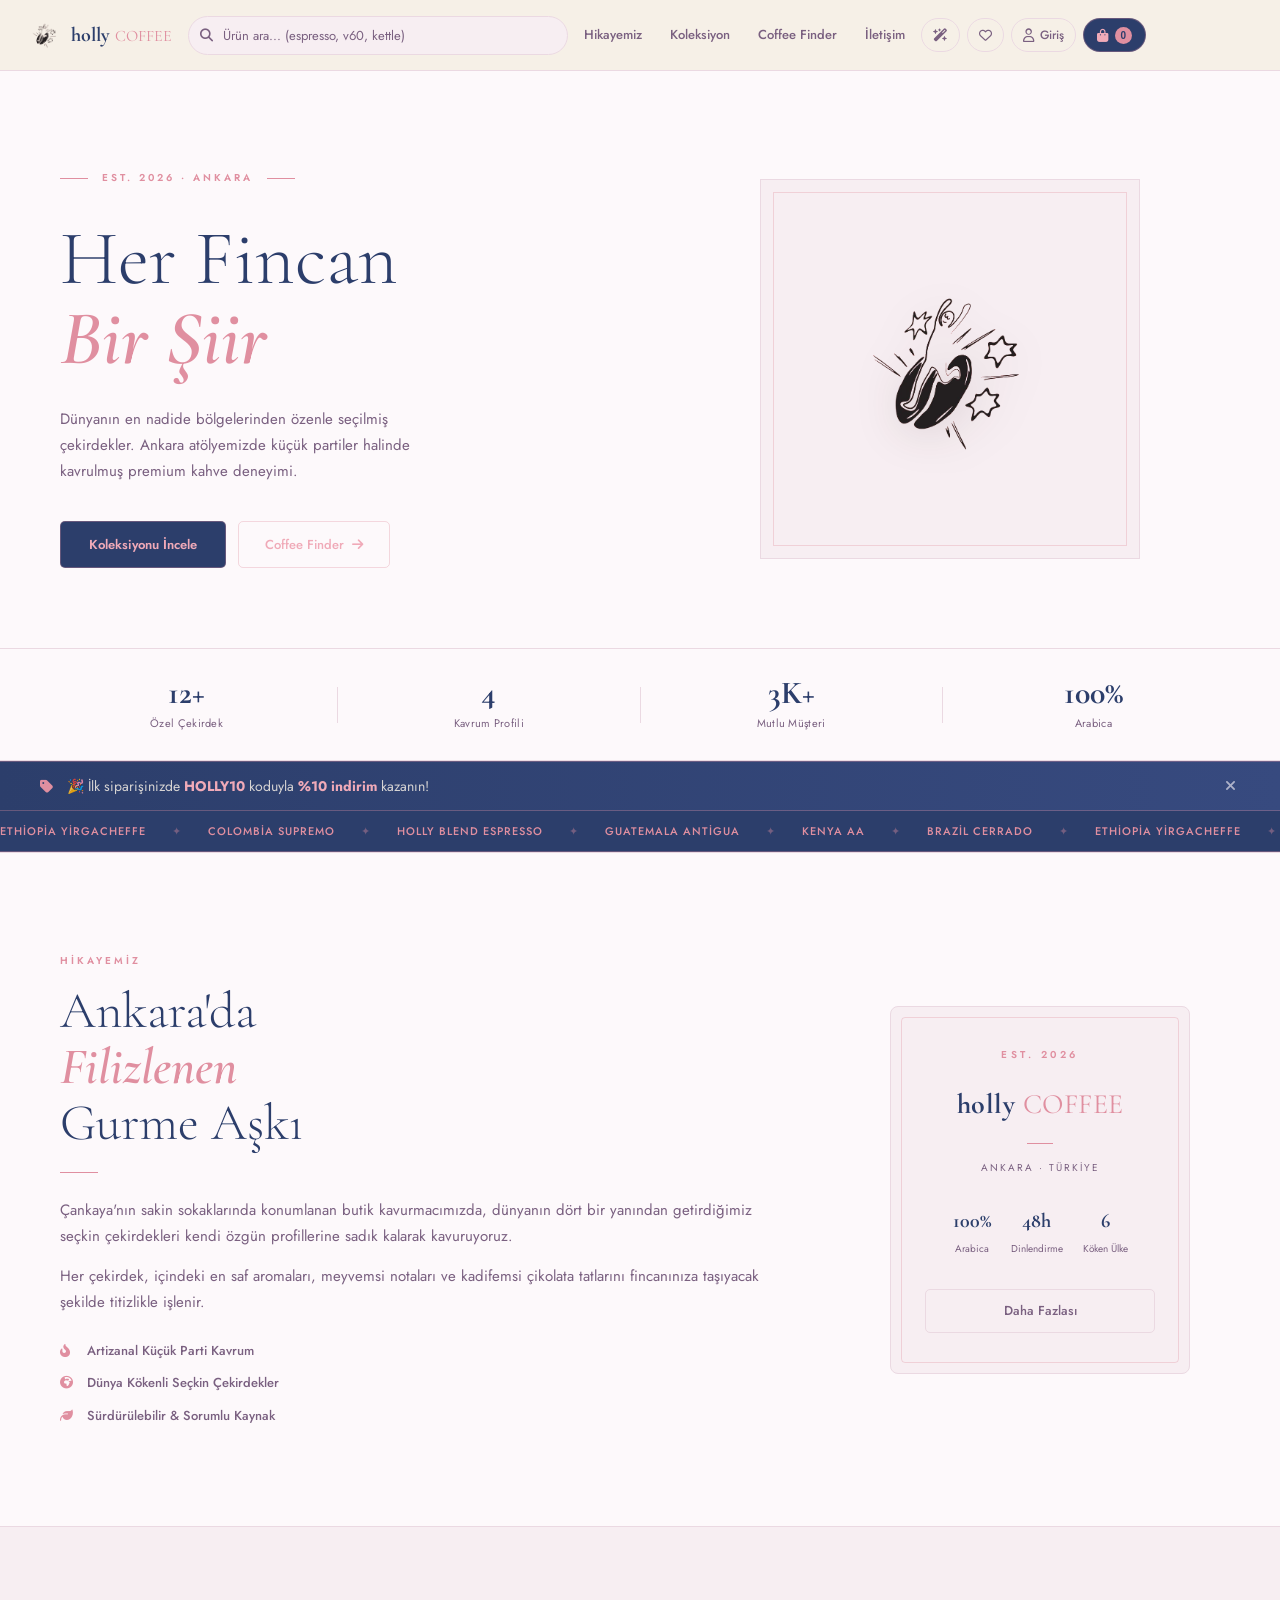
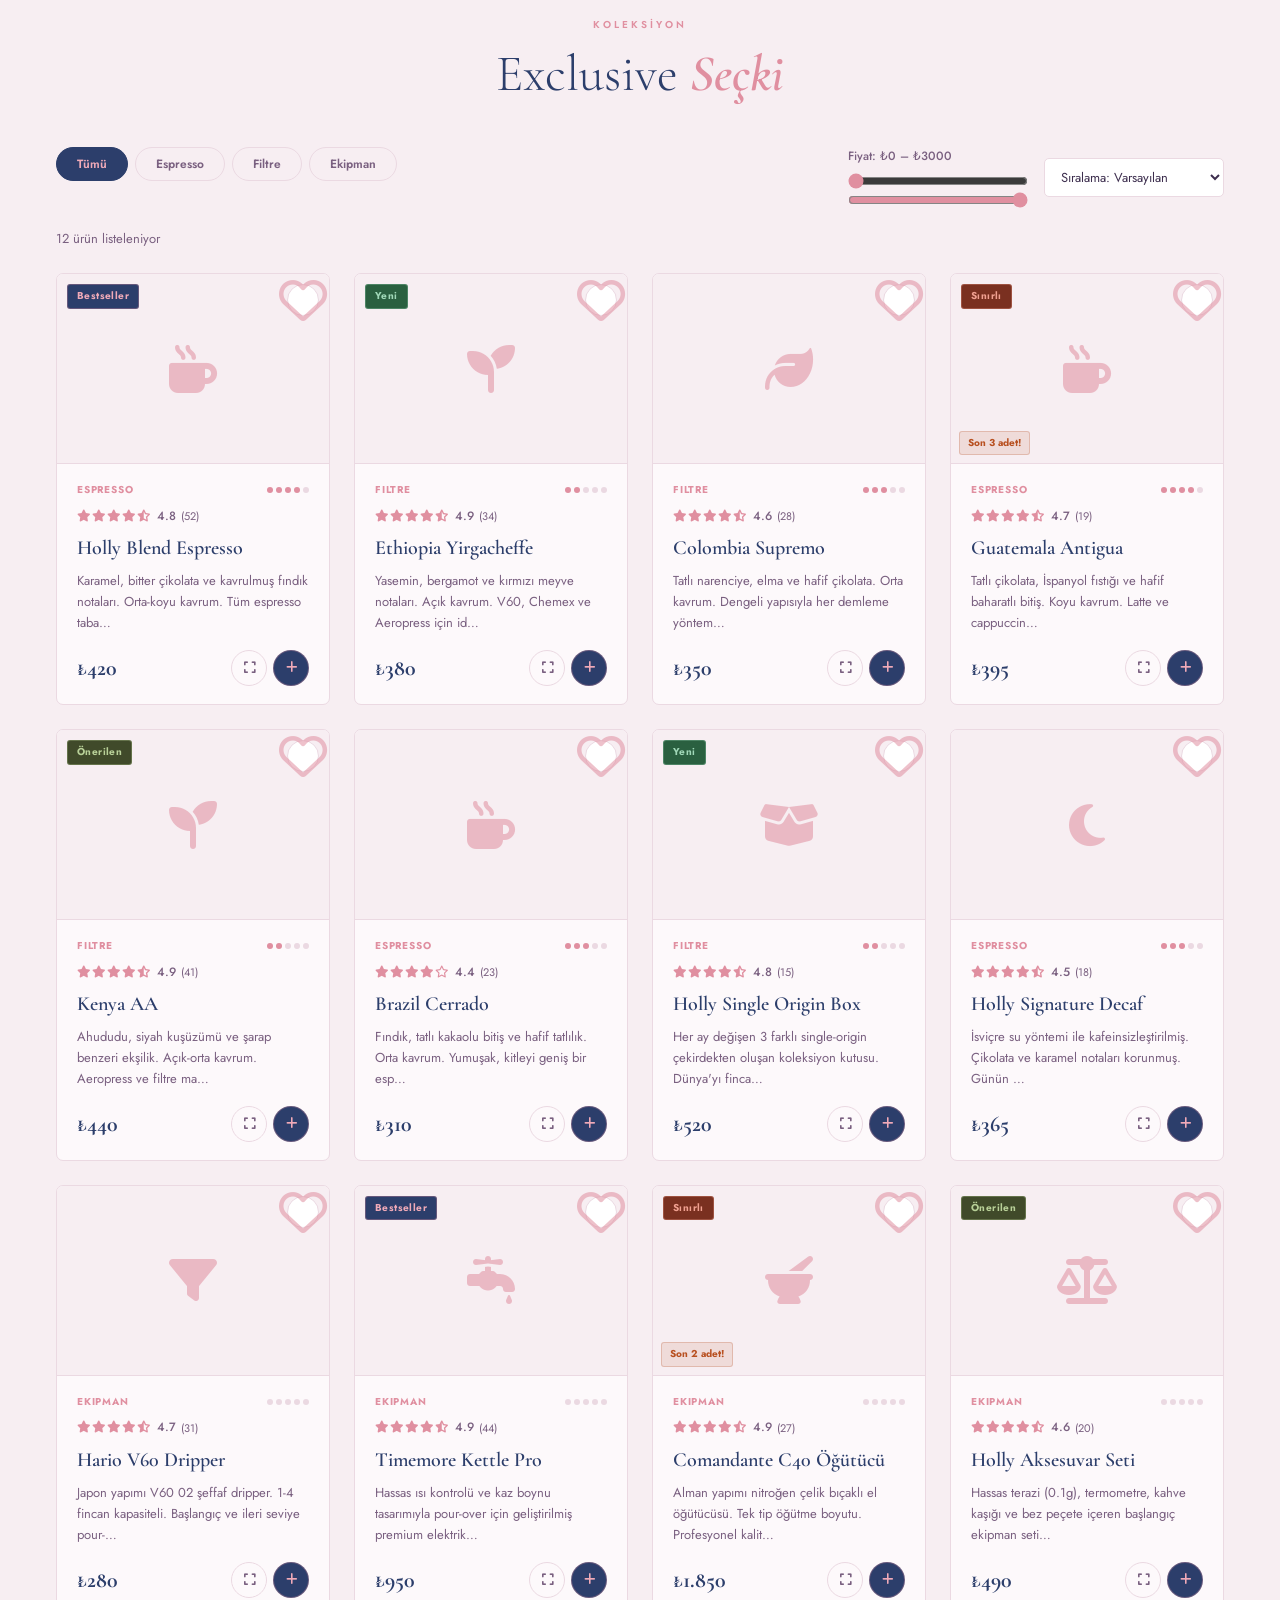
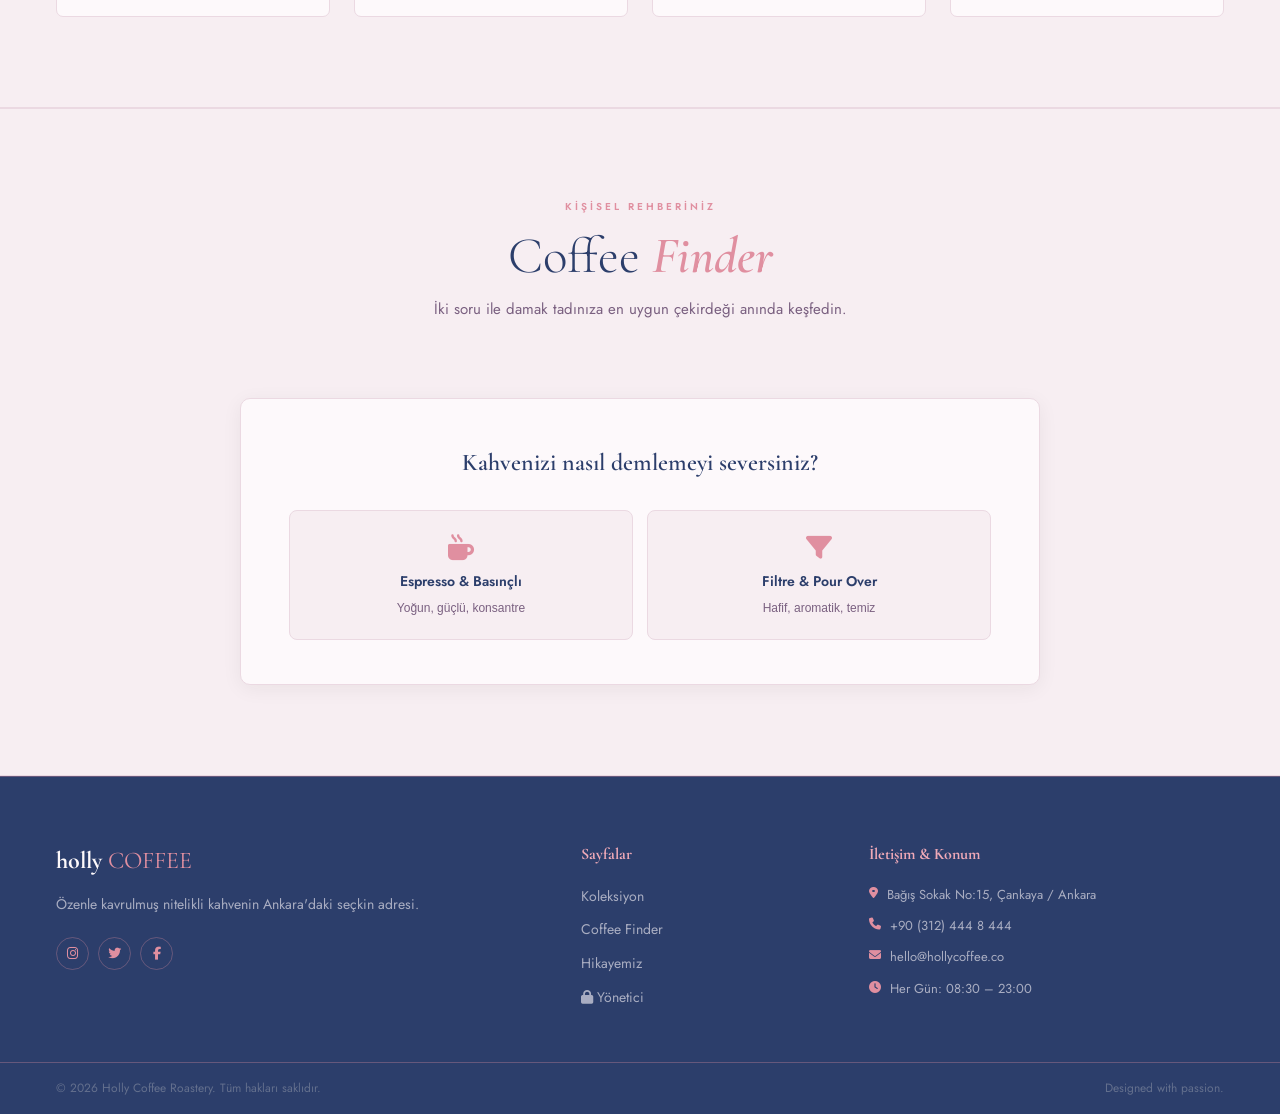
==== commit 9376b2ff: "Add files via upload" ====
--- a/kahve-firmasi-demo-3/index.html
+++ b/kahve-firmasi-demo-3/index.html
@@ -3,591 +3,584 @@
 <head>
     <meta charset="UTF-8">
     <meta name="viewport" content="width=device-width, initial-scale=1.0">
-    <title>Holly Coffee Roastery | Premium Split-Screen Storefront</title>
-    <!-- Google Fonts -->
+    <title>Holly Coffee Roastery | Grand Reserve E-Ticaret</title>
+    <meta name="description" content="Holly Coffee — Ankara'nın premium butik kahve kavurmacısı. Online alışveriş, sipariş takibi, kahve bulucu.">
     <link rel="preconnect" href="https://fonts.googleapis.com">
     <link rel="preconnect" href="https://fonts.gstatic.com" crossorigin>
-    <link href="https://fonts.googleapis.com/css2?family=Cormorant+Garamond:ital,wght@0,400;0,500;0,600;0,700;1,400&family=Montserrat:wght@300;400;500;600;700&display=swap" rel="stylesheet">
-    <!-- FontAwesome Icons -->
+    <link href="https://fonts.googleapis.com/css2?family=Cormorant+Garamond:ital,wght@0,300;0,400;0,600;0,700;1,300;1,400;1,600&family=Jost:wght@300;400;500;600&display=swap" rel="stylesheet">
     <link rel="stylesheet" href="https://cdnjs.cloudflare.com/ajax/libs/font-awesome/6.4.0/css/all.min.css">
     <link rel="stylesheet" href="style.css">
-    <!-- Favicon -->
-    <link rel="icon" type="image/png" href="favicon.png?v=3">
-    <link rel="shortcut icon" type="image/png" href="favicon.png?v=3">
+    <link rel="icon" type="image/png" href="favicon.png?v=6">
 </head>
-<body class="theme-blue">
-    <!-- Master Storefront Wrapper -->
-    <div id="storefront-wrapper">
-        <!-- Floating Glass Header -->
-        <header class="main-header">
-            <div class="header-container">
-                <!-- Brand logo area -->
-                <div class="header-brand">
-                    <img src="logo.png" alt="Holly Mascot" class="header-mascot">
-                    <a href="#" class="header-title" onclick="event.preventDefault();">holly <span>COFFEE</span></a>
-                </div>
-
-                <!-- Main Navigation Links -->
-                <nav class="main-nav">
-                    <a href="#hikayemiz" class="nav-link">Hikayemiz</a>
-                    <a href="#kahveler" class="nav-link">Kahvelerimiz</a>
-                    <a href="#quiz-sec" class="nav-link">Kahve Bulucu</a>
-                    <a href="#iletisim" class="nav-link">Bize Ulaşın</a>
-                </nav>
-
-                <!-- Actions (User & Cart) -->
-                <div class="header-actions">
-                    <!-- Elegant theme switch -->
-                    <button class="action-trigger-btn" id="theme-toggle-btn" title="Tema Değiştir">
-                        <i class="fa-solid fa-wand-magic-sparkles"></i>
+<body>
+
+<!-- ═══════════════════════ STOREFRONT ═══════════════════════ -->
+<div id="storefront-wrapper">
+
+    <!-- ── HEADER ── -->
+    <header class="site-header" id="site-header">
+        <div class="hd-inner">
+            <!-- Brand -->
+            <a href="#" class="hd-brand" onclick="event.preventDefault()">
+                <img src="logo.png" alt="Holly" class="hd-logo-img">
+                <span class="hd-brand-name">holly <em>COFFEE</em></span>
+            </a>
+
+            <!-- Search Bar -->
+            <div class="hd-search-wrap">
+                <i class="fa-solid fa-magnifying-glass hd-search-icon"></i>
+                <input type="text" class="hd-search-input" id="search-input" placeholder="Ürün ara... (espresso, v60, kettle)">
+                <button class="hd-search-clear" id="search-clear-btn" style="display:none;"><i class="fa-solid fa-xmark"></i></button>
+            </div>
+
+            <!-- Nav Links -->
+            <nav class="hd-nav">
+                <a href="#hikayemiz" class="hd-nav-link">Hikayemiz</a>
+                <a href="#kahveler" class="hd-nav-link">Koleksiyon</a>
+                <a href="#quiz-sec" class="hd-nav-link">Coffee Finder</a>
+                <a href="#iletisim" class="hd-nav-link">İletişim</a>
+            </nav>
+
+            <!-- Actions -->
+            <div class="hd-actions">
+                <button class="hd-icon-btn" id="theme-toggle-btn" title="Tema"><i class="fa-solid fa-wand-magic-sparkles"></i></button>
+
+                <!-- Wishlist -->
+                <button class="hd-icon-btn" id="wishlist-open-btn" title="Favorilerim">
+                    <i class="fa-regular fa-heart"></i>
+                    <span class="wishlist-count" id="wishlist-count" style="display:none;">0</span>
+                </button>
+
+                <!-- User -->
+                <div class="user-wrap">
+                    <button class="hd-icon-btn" id="user-portal-btn">
+                        <i class="fa-regular fa-user"></i>
+                        <span id="user-display-name">Giriş</span>
                     </button>
-
-                    <!-- Customer Account Dropdown Menu -->
-                    <div class="user-menu-container">
-                        <button class="action-trigger-btn" id="user-portal-btn" title="Müşteri Portalı">
-                            <i class="fa-regular fa-user"></i>
-                            <span id="user-display-name">Profil</span>
-                        </button>
-                        <!-- Dropdown menu content -->
-                        <div class="user-dropdown" id="user-dropdown-menu" style="display: none;">
-                            <div class="dropdown-header">Müşteri Portalı</div>
-                            <button class="dropdown-item" id="user-orders-btn"><i class="fa-solid fa-box"></i> Siparişlerim</button>
-                            <button class="dropdown-item" id="user-logout-btn"><i class="fa-solid fa-arrow-right-from-bracket"></i> Çıkış</button>
+                    <div class="hd-dropdown" id="user-dropdown-menu" style="display:none;">
+                        <div class="dd-label">Müşteri Portalı</div>
+                        <button class="dd-item" id="user-orders-btn"><i class="fa-solid fa-box-open"></i> Siparişlerim</button>
+                        <button class="dd-item dd-danger" id="user-logout-btn"><i class="fa-solid fa-right-from-bracket"></i> Çıkış</button>
+                    </div>
+                </div>
+
+                <!-- Cart -->
+                <button class="hd-cart-btn" id="cart-open-btn">
+                    <i class="fa-solid fa-bag-shopping"></i>
+                    <span class="cart-count">0</span>
+                </button>
+            </div>
+        </div>
+    </header>
+
+    <!-- ── HERO ── -->
+    <section class="hero" id="hero">
+        <div class="hero-wrap">
+            <div class="hero-text">
+                <div class="hero-overline">
+                    <span class="ov-line"></span>
+                    <span class="ov-label">Est. 2026 · Ankara</span>
+                    <span class="ov-line"></span>
+                </div>
+                <h1 class="hero-title">Her Fincan<br><em>Bir Şiir</em></h1>
+                <p class="hero-desc">Dünyanın en nadide bölgelerinden özenle seçilmiş çekirdekler. Ankara atölyemizde küçük partiler halinde kavrulmuş premium kahve deneyimi.</p>
+                <div class="hero-btns">
+                    <a href="#kahveler" class="btn-primary-dark">Koleksiyonu İncele</a>
+                    <a href="#quiz-sec" class="btn-ghost-dark">Coffee Finder <i class="fa-solid fa-arrow-right"></i></a>
+                </div>
+            </div>
+            <div class="hero-visual">
+                <div class="hv-frame">
+                    <img src="logo.png" alt="Holly Coffee" class="hv-mascot">
+                </div>
+            </div>
+        </div>
+        <div class="hero-stats-bar">
+            <div class="hstat-item"><span class="hstat-num">12+</span><span class="hstat-lbl">Özel Çekirdek</span></div>
+            <div class="hstat-sep"></div>
+            <div class="hstat-item"><span class="hstat-num">4</span><span class="hstat-lbl">Kavrum Profili</span></div>
+            <div class="hstat-sep"></div>
+            <div class="hstat-item"><span class="hstat-num">3K+</span><span class="hstat-lbl">Mutlu Müşteri</span></div>
+            <div class="hstat-sep"></div>
+            <div class="hstat-item"><span class="hstat-num">100%</span><span class="hstat-lbl">Arabica</span></div>
+        </div>
+    </section>
+
+    <!-- ── CAMPAIGN BANNER ── -->
+    <div class="campaign-banner" id="campaign-banner">
+        <div class="cb-inner">
+            <i class="fa-solid fa-tag cb-icon"></i>
+            <span class="cb-text">🎉 İlk siparişinizde <strong>HOLLY10</strong> koduyla <strong>%10 indirim</strong> kazanın!</span>
+            <button class="cb-close" id="cb-close-btn"><i class="fa-solid fa-xmark"></i></button>
+        </div>
+    </div>
+
+    <!-- ── MARQUEE ── -->
+    <div class="marquee-strip" aria-hidden="true">
+        <div class="mq-track">
+            <span>Ethiopia Yirgacheffe</span><span class="mq-sep">✦</span>
+            <span>Colombia Supremo</span><span class="mq-sep">✦</span>
+            <span>Holly Blend Espresso</span><span class="mq-sep">✦</span>
+            <span>Guatemala Antigua</span><span class="mq-sep">✦</span>
+            <span>Kenya AA</span><span class="mq-sep">✦</span>
+            <span>Brazil Cerrado</span><span class="mq-sep">✦</span>
+            <span>Ethiopia Yirgacheffe</span><span class="mq-sep">✦</span>
+            <span>Colombia Supremo</span><span class="mq-sep">✦</span>
+            <span>Holly Blend Espresso</span><span class="mq-sep">✦</span>
+            <span>Guatemala Antigua</span><span class="mq-sep">✦</span>
+            <span>Kenya AA</span><span class="mq-sep">✦</span>
+            <span>Brazil Cerrado</span><span class="mq-sep">✦</span>
+        </div>
+    </div>
+
+    <!-- ── STORY ── -->
+    <section class="story-section" id="hikayemiz">
+        <div class="story-inner">
+            <div class="story-content">
+                <span class="sec-eyebrow">Hikayemiz</span>
+                <h2 class="sec-title">Ankara'da<br><em>Filizlenen</em><br>Gurme Aşkı</h2>
+                <div class="sec-rule"></div>
+                <p class="sec-p">Çankaya'nın sakin sokaklarında konumlanan butik kavurmacımızda, dünyanın dört bir yanından getirdiğimiz seçkin çekirdekleri kendi özgün profillerine sadık kalarak kavuruyoruz.</p>
+                <p class="sec-p">Her çekirdek, içindeki en saf aromaları, meyvemsi notaları ve kadifemsi çikolata tatlarını fincanınıza taşıyacak şekilde titizlikle işlenir.</p>
+                <div class="story-feats">
+                    <div class="sf-item"><i class="fa-solid fa-fire-flame-curved"></i><span>Artizanal Küçük Parti Kavrum</span></div>
+                    <div class="sf-item"><i class="fa-solid fa-earth-africa"></i><span>Dünya Kökenli Seçkin Çekirdekler</span></div>
+                    <div class="sf-item"><i class="fa-solid fa-leaf"></i><span>Sürdürülebilir &amp; Sorumlu Kaynak</span></div>
+                </div>
+            </div>
+            <div class="story-card-col">
+                <div class="story-clean-card">
+                    <span class="scc-year">Est. 2026</span>
+                    <div class="scc-logo">holly <em>COFFEE</em></div>
+                    <div class="scc-rule"></div>
+                    <span class="scc-city">Ankara · Türkiye</span>
+                    <div class="scc-facts">
+                        <div class="scc-fact"><span class="sccf-n">100%</span><span class="sccf-l">Arabica</span></div>
+                        <div class="scc-fact"><span class="sccf-n">48h</span><span class="sccf-l">Dinlendirme</span></div>
+                        <div class="scc-fact"><span class="sccf-n">6</span><span class="sccf-l">Köken Ülke</span></div>
+                    </div>
+                    <a href="#hikayemiz" class="btn-ghost-light" style="width:100%;margin-top:8px;justify-content:center;">Daha Fazlası</a>
+                </div>
+            </div>
+        </div>
+    </section>
+
+    <!-- ── SHOP ── -->
+    <section class="shop-section" id="kahveler">
+        <div class="shop-head">
+            <span class="sec-eyebrow">Koleksiyon</span>
+            <h2 class="sec-title">Exclusive <em>Seçki</em></h2>
+        </div>
+
+        <!-- Filter Bar -->
+        <div class="filter-bar">
+            <div class="fb-categories">
+                <button class="filter-pill active" data-category="all">Tümü</button>
+                <button class="filter-pill" data-category="espresso">Espresso</button>
+                <button class="filter-pill" data-category="filtre">Filtre</button>
+                <button class="filter-pill" data-category="ekipman">Ekipman</button>
+            </div>
+            <div class="fb-controls">
+                <div class="price-range-wrap">
+                    <label>Fiyat: <span id="price-display">₺0 – ₺3000</span></label>
+                    <div class="price-sliders">
+                        <input type="range" id="price-min" min="0" max="3000" value="0" step="50">
+                        <input type="range" id="price-max" min="0" max="3000" value="3000" step="50">
+                    </div>
+                </div>
+                <select class="sort-select" id="sort-select">
+                    <option value="default">Sıralama: Varsayılan</option>
+                    <option value="price-asc">Fiyat: Düşükten Yükseğe</option>
+                    <option value="price-desc">Fiyat: Yüksekten Düşüğe</option>
+                    <option value="rating">En Çok Puanlanan</option>
+                    <option value="name-asc">İsim: A-Z</option>
+                </select>
+            </div>
+        </div>
+
+        <!-- Results Info -->
+        <div class="results-bar">
+            <span id="results-count">12 ürün listeleniyor</span>
+            <span id="search-query-display" style="display:none;"></span>
+        </div>
+
+        <!-- Grid -->
+        <div class="products-grid" id="storefront-products-grid"></div>
+
+        <!-- No Results -->
+        <div class="no-results" id="no-results" style="display:none;">
+            <i class="fa-solid fa-mug-hot"></i>
+            <p>Arama kriterlerinize uygun ürün bulunamadı.</p>
+            <button class="btn-ghost-light" id="clear-filters-btn">Filtreleri Temizle</button>
+        </div>
+    </section>
+
+    <!-- ── QUIZ ── -->
+    <section class="quiz-section" id="quiz-sec">
+        <div class="quiz-top">
+            <span class="sec-eyebrow">Kişisel Rehberiniz</span>
+            <h2 class="sec-title">Coffee <em>Finder</em></h2>
+            <p class="quiz-top-desc">İki soru ile damak tadınıza en uygun çekirdeği anında keşfedin.</p>
+            <div class="quiz-progress" id="quiz-progress">
+                <div class="qp-dot active" id="qp-1"></div>
+                <div class="qp-line"></div>
+                <div class="qp-dot" id="qp-2"></div>
+                <div class="qp-line"></div>
+                <div class="qp-dot" id="qp-3"></div>
+            </div>
+        </div>
+        <div class="quiz-body">
+            <div class="quiz-step active" id="quiz-step-1" data-step="1">
+                <h3 class="quiz-q">Kahvenizi nasıl demlemeyi seversiniz?</h3>
+                <div class="quiz-opts quiz-opts-2">
+                    <button class="qo-btn" data-value="espresso"><i class="fa-solid fa-mug-hot"></i><strong>Espresso &amp; Basınçlı</strong><span>Yoğun, güçlü, konsantre</span></button>
+                    <button class="qo-btn" data-value="filtre"><i class="fa-solid fa-filter"></i><strong>Filtre &amp; Pour Over</strong><span>Hafif, aromatik, temiz</span></button>
+                </div>
+            </div>
+            <div class="quiz-step" id="quiz-step-2" data-step="2">
+                <h3 class="quiz-q">Hangi aroma profili sizi tanımlar?</h3>
+                <div class="quiz-opts quiz-opts-3">
+                    <button class="qo-btn" data-value="meyve"><i class="fa-solid fa-lemon"></i><strong>Meyvemsi &amp; Çiçeksi</strong><span>Yasemin, bergamot, narenciye</span></button>
+                    <button class="qo-btn" data-value="cikolata"><i class="fa-solid fa-cookie"></i><strong>Çikolata &amp; Karamel</strong><span>Fındık, tatlılık, zengin gövde</span></button>
+                    <button class="qo-btn" data-value="dengeli"><i class="fa-solid fa-scale-balanced"></i><strong>Dengeli &amp; Klasik</strong><span>Her zaman güvenli liman</span></button>
+                </div>
+            </div>
+            <div class="quiz-result" id="quiz-result">
+                <div class="qr-header">
+                    <i class="fa-solid fa-award qr-icon"></i>
+                    <h3>Mükemmel Eşleşme!</h3>
+                    <p>Damak tadınıza göre önerimiz:</p>
+                </div>
+                <div id="recommended-product-card"></div>
+                <button class="btn-ghost-light" id="quiz-restart-btn" style="margin-top:18px;"><i class="fa-solid fa-rotate-left"></i> Yeniden Başla</button>
+            </div>
+        </div>
+    </section>
+
+    <!-- ── FOOTER ── -->
+    <footer class="site-footer" id="iletisim">
+        <div class="ft-inner">
+            <div class="ft-brand">
+                <div class="ft-logo">holly <em>COFFEE</em></div>
+                <p class="ft-tagline">Özenle kavrulmuş nitelikli kahvenin Ankara'daki seçkin adresi.</p>
+                <div class="ft-socials">
+                    <a href="#" onclick="event.preventDefault()" class="ft-social"><i class="fa-brands fa-instagram"></i></a>
+                    <a href="#" onclick="event.preventDefault()" class="ft-social"><i class="fa-brands fa-twitter"></i></a>
+                    <a href="#" onclick="event.preventDefault()" class="ft-social"><i class="fa-brands fa-facebook-f"></i></a>
+                </div>
+            </div>
+            <div class="ft-nav">
+                <h4>Sayfalar</h4>
+                <ul>
+                    <li><a href="#kahveler">Koleksiyon</a></li>
+                    <li><a href="#quiz-sec">Coffee Finder</a></li>
+                    <li><a href="#hikayemiz">Hikayemiz</a></li>
+                    <li><a href="#" id="admin-footer-link"><i class="fa-solid fa-lock"></i> Yönetici</a></li>
+                </ul>
+            </div>
+            <div class="ft-contact">
+                <h4>İletişim &amp; Konum</h4>
+                <div class="fc-items">
+                    <div class="fc-item"><i class="fa-solid fa-location-dot"></i><span>Bağış Sokak No:15, Çankaya / Ankara</span></div>
+                    <div class="fc-item"><i class="fa-solid fa-phone"></i><span>+90 (312) 444 8 444</span></div>
+                    <div class="fc-item"><i class="fa-solid fa-envelope"></i><span>hello@hollycoffee.co</span></div>
+                    <div class="fc-item"><i class="fa-solid fa-clock"></i><span>Her Gün: 08:30 – 23:00</span></div>
+                </div>
+            </div>
+        </div>
+        <div class="ft-bottom">
+            <span>&copy; 2026 Holly Coffee Roastery. Tüm hakları saklıdır.</span>
+            <span>Designed with passion.</span>
+        </div>
+    </footer>
+</div><!-- /storefront -->
+
+<!-- ═══════════════════════ DRAWERS ═══════════════════════ -->
+
+<!-- Cart Drawer -->
+<div class="drawer-overlay" id="cart-drawer-backdrop" style="display:none;">
+    <div class="side-drawer" id="cart-drawer">
+        <div class="drw-head">
+            <h3>Sepetiniz (<span class="cart-count-drawer">0</span>)</h3>
+            <button class="x-btn" id="cart-close-btn">&#10005;</button>
+        </div>
+        <div class="drw-body" id="cart-items-container"></div>
+        <!-- Discount Code -->
+        <div class="discount-area" id="discount-area">
+            <div class="discount-input-row">
+                <input type="text" id="discount-code-input" placeholder="İndirim kodu" class="discount-input">
+                <button class="btn-apply" id="apply-discount-btn">Uygula</button>
+            </div>
+            <div id="discount-result"></div>
+        </div>
+        <div class="drw-foot">
+            <div class="drw-subtotal-rows">
+                <div class="sub-row"><span>Ara Toplam</span><span id="cart-subtotal-raw">₺0.00</span></div>
+                <div class="sub-row discount-row" id="discount-row" style="display:none;"><span id="discount-label">İndirim</span><span id="discount-amount">-₺0.00</span></div>
+                <div class="sub-row total-row"><span>Toplam</span><span id="cart-subtotal-value">₺0.00</span></div>
+            </div>
+            <button class="btn-primary-dark full-w" id="cart-checkout-btn"><i class="fa-solid fa-credit-card"></i> Ödemeye Geç</button>
+        </div>
+    </div>
+</div>
+
+<!-- Wishlist Drawer -->
+<div class="drawer-overlay" id="wishlist-drawer-backdrop" style="display:none;">
+    <div class="side-drawer" id="wishlist-drawer">
+        <div class="drw-head">
+            <h3>Favorilerim (<span id="wishlist-count-drawer">0</span>)</h3>
+            <button class="x-btn" id="wishlist-close-btn">&#10005;</button>
+        </div>
+        <div class="drw-body" id="wishlist-items-container"></div>
+    </div>
+</div>
+
+<!-- ═══════════════════════ MODALS ═══════════════════════ -->
+
+<!-- Product Detail Modal -->
+<div class="modal-bg" id="product-detail-modal" style="display:none;">
+    <div class="modal-card detail-card">
+        <button class="x-btn abs-close" id="modal-close-btn-detail">&#10005;</button>
+        <div id="product-detail-content"></div>
+    </div>
+</div>
+
+<!-- Auth Modal -->
+<div class="modal-bg" id="user-portal-modal" style="display:none;">
+    <div class="modal-card">
+        <button class="x-btn abs-close" id="modal-close-btn-user">&#10005;</button>
+        <div class="mc-head">
+            <div class="mc-icon"><i class="fa-solid fa-circle-user"></i></div>
+            <h3 id="user-modal-title">Giriş Yap</h3>
+            <p>Holly Coffee müşteri portalına hoş geldiniz.</p>
+        </div>
+        <form id="customer-login-form">
+            <div class="fg"><label for="customer-email">E-posta</label><input type="email" id="customer-email" value="user@holly.coffee" required></div>
+            <div class="fg"><label for="customer-password">Şifre</label><input type="password" id="customer-password" value="user" required></div>
+            <div id="customer-login-error" class="err-msg" style="display:none;">Geçersiz e-posta veya şifre!</div>
+            <button type="submit" class="btn-primary-dark full-w">Giriş Yap</button>
+            <p class="sw-txt">Hesabınız yok mu? <a href="#" id="switch-to-register">Kayıt Olun</a></p>
+        </form>
+        <form id="customer-register-form" style="display:none;">
+            <div class="fg"><label for="register-name">Ad Soyad</label><input type="text" id="register-name" placeholder="Ahmet Yılmaz" required></div>
+            <div class="fg"><label for="register-email">E-posta</label><input type="email" id="register-email" placeholder="ornek@holly.coffee" required></div>
+            <div class="fg"><label for="register-password">Şifre</label><input type="password" id="register-password" required></div>
+            <div class="fg"><label for="register-phone">Telefon</label><input type="text" id="register-phone" placeholder="0555 555 55 55" required></div>
+            <div class="fg"><label for="register-address">Adres</label><textarea id="register-address" rows="2" placeholder="Teslimat adresiniz..." required></textarea></div>
+            <button type="submit" class="btn-primary-dark full-w">Kayıt Ol &amp; Giriş Yap</button>
+            <p class="sw-txt">Zaten üye misiniz? <a href="#" id="switch-to-login">Giriş Yapın</a></p>
+        </form>
+    </div>
+</div>
+
+<!-- Orders Modal -->
+<div class="modal-bg" id="customer-orders-modal" style="display:none;">
+    <div class="modal-card wide-card">
+        <button class="x-btn abs-close" id="modal-close-btn-orders">&#10005;</button>
+        <div class="mc-head"><div class="mc-icon"><i class="fa-solid fa-box-open"></i></div><h3>Geçmiş Siparişlerim</h3><p>Siparişlerinizin durumunu takip edin.</p></div>
+        <div class="tbl-wrap"><table class="data-tbl"><thead><tr><th>Sipariş ID</th><th>Tarih</th><th>Ürünler</th><th>Toplam</th><th>Durum</th></tr></thead><tbody id="customer-orders-history-tbody"></tbody></table></div>
+    </div>
+</div>
+
+<!-- Checkout Modal -->
+<div class="modal-bg" id="checkout-modal" style="display:none;">
+    <div class="modal-card wide-card">
+        <button class="x-btn abs-close" id="modal-close-btn-checkout">&#10005;</button>
+        <div class="chk-steps">
+            <div class="cs-dot active" id="step-dot-1">1. Adres</div>
+            <div class="cs-line"></div>
+            <div class="cs-dot" id="step-dot-2">2. Ödeme</div>
+            <div class="cs-line"></div>
+            <div class="cs-dot" id="step-dot-3">3. Onay</div>
+        </div>
+        <div id="checkout-panel-1" class="chk-panel">
+            <h3>Teslimat Bilgileri</h3>
+            <form id="checkout-address-form">
+                <div class="fg-grid">
+                    <div class="fg"><label for="checkout-name">Alıcı Adı</label><input type="text" id="checkout-name" required></div>
+                    <div class="fg"><label for="checkout-phone">Telefon</label><input type="text" id="checkout-phone" placeholder="05XX XXX XX XX" required></div>
+                    <div class="fg fg-full"><label for="checkout-address">Teslimat Adresi</label><textarea id="checkout-address" rows="3" required></textarea></div>
+                </div>
+                <div class="chk-foot-row">
+                    <span>Toplam: <strong id="checkout-total-val">₺0.00</strong></span>
+                    <button type="submit" class="btn-primary-dark">Ödemeye Geç <i class="fa-solid fa-arrow-right"></i></button>
+                </div>
+            </form>
+        </div>
+        <div id="checkout-panel-2" class="chk-panel" style="display:none;">
+            <h3>Ödeme Bilgileri</h3>
+            <form id="checkout-payment-form">
+                <div class="fg-grid">
+                    <div class="fg fg-full"><label for="checkout-card-name">Kart Sahibi</label><input type="text" id="checkout-card-name" placeholder="Kart üzerindeki isim" required></div>
+                    <div class="fg fg-full"><label for="checkout-card-number">Kart Numarası</label><input type="text" id="checkout-card-number" placeholder="4543 **** **** ****" maxlength="19" required></div>
+                    <div class="fg"><label for="checkout-card-expiry">Son Kullanma</label><input type="text" id="checkout-card-expiry" placeholder="AA/YY" maxlength="5" required></div>
+                    <div class="fg"><label for="checkout-card-cvv">CVV</label><input type="password" id="checkout-card-cvv" placeholder="***" maxlength="3" required></div>
+                </div>
+                <div class="chk-foot-row">
+                    <span class="ssl-note"><i class="fa-solid fa-lock"></i> 256-bit SSL şifreleme</span>
+                    <button type="submit" class="btn-primary-dark">Siparişi Tamamla <i class="fa-solid fa-check"></i></button>
+                </div>
+            </form>
+        </div>
+        <div id="checkout-panel-3" class="chk-panel success-chk" style="display:none;">
+            <div class="suc-check"><i class="fa-solid fa-check"></i></div>
+            <h2>Siparişiniz Alındı!</h2>
+            <p class="suc-id">Sipariş No: <strong id="success-order-id">#HL-00000</strong></p>
+            <p class="suc-desc">Kahveniz Ankara atölyemizde özenle hazırlanıp kargoya teslim edilecektir.</p>
+            <button class="btn-primary-dark" id="checkout-success-close-btn">Alışverişe Devam Et</button>
+        </div>
+    </div>
+</div>
+
+<!-- ═══════════════════════ ADMIN ═══════════════════════ -->
+
+<!-- Admin Login -->
+<div id="admin-login-wrapper" class="admin-page" style="display:none;">
+    <div class="adm-login-card">
+        <div class="adm-logo">
+            <img src="logo.png" alt="Holly" class="adm-mascot">
+            <h2>holly <em>ADMIN</em></h2>
+            <p>Mağaza kontrol paneli</p>
+        </div>
+        <form id="admin-login-form">
+            <div class="fg"><label for="admin-email">E-posta</label><input type="email" id="admin-email" value="admin@holly.coffee" required></div>
+            <div class="fg"><label for="admin-password">Şifre</label><input type="password" id="admin-password" value="admin" required></div>
+            <div id="admin-login-error" class="err-msg" style="display:none;">Hatalı yönetici bilgisi!</div>
+            <button type="submit" class="btn-primary-dark full-w">Giriş Yap</button>
+        </form>
+        <button class="btn-ghost-light full-w mt-3" id="back-to-store-btn-1"><i class="fa-solid fa-arrow-left"></i> Mağazaya Dön</button>
+    </div>
+</div>
+
+<!-- Admin Dashboard -->
+<div id="admin-dashboard-wrapper" class="admin-dash" style="display:none;">
+    <aside class="adm-sidebar">
+        <div class="adm-sb-top">
+            <img src="logo.png" alt="Holly" class="adm-sb-logo">
+            <div class="adm-sb-name">holly <em>admin</em></div>
+        </div>
+        <nav class="adm-nav">
+            <ul>
+                <li class="active" data-tab="tab-analytics"><i class="fa-solid fa-chart-line"></i> Analitikler</li>
+                <li data-tab="tab-orders"><i class="fa-solid fa-clipboard-list"></i> Siparişler</li>
+                <li data-tab="tab-products"><i class="fa-solid fa-cubes"></i> Ürün Yönetimi</li>
+                <li data-tab="tab-add-product"><i class="fa-solid fa-plus-circle"></i> Ürün Ekle</li>
+            </ul>
+        </nav>
+        <div class="adm-sb-foot">
+            <button class="btn-ghost-light full-w mb-2" id="back-to-store-btn-2"><i class="fa-solid fa-store"></i> Mağazaya Dön</button>
+            <button class="btn-primary-dark full-w" id="admin-logout-btn"><i class="fa-solid fa-right-from-bracket"></i> Çıkış</button>
+        </div>
+    </aside>
+    <main class="adm-main">
+
+        <!-- Analytics Tab -->
+        <section class="dash-tab" id="tab-analytics">
+            <div class="dash-hd"><h2>Analitik Rapor</h2><p>Mağazanızın anlık performansı</p></div>
+            <div class="adm-stats">
+                <div class="adm-stat-card"><i class="fa-solid fa-wallet asc-icon"></i><div class="asc-val" id="stat-revenue">₺0.00</div><div class="asc-lbl">Toplam Gelir</div></div>
+                <div class="adm-stat-card"><i class="fa-solid fa-box asc-icon"></i><div class="asc-val" id="stat-orders">0</div><div class="asc-lbl">Sipariş Sayısı</div></div>
+                <div class="adm-stat-card"><i class="fa-solid fa-basket-shopping asc-icon"></i><div class="asc-val" id="stat-avg">₺0.00</div><div class="asc-lbl">Ortalama Sepet</div></div>
+                <div class="adm-stat-card"><i class="fa-solid fa-users asc-icon"></i><div class="asc-val" id="stat-customers">0</div><div class="asc-lbl">Kayıtlı Müşteri</div></div>
+            </div>
+            <div class="chart-panel">
+                <h3>Haftalık Satış Grafiği</h3>
+                <svg viewBox="0 0 700 260" width="100%" height="200" class="adm-chart">
+                    <defs><linearGradient id="cg" x1="0" y1="0" x2="0" y2="1"><stop offset="0%" stop-color="#7c5c38" stop-opacity="0.35"/><stop offset="100%" stop-color="#7c5c38" stop-opacity="0"/></linearGradient></defs>
+                    <line x1="50" y1="30" x2="670" y2="30" stroke="rgba(124,92,56,0.12)" stroke-width="1"/>
+                    <line x1="50" y1="100" x2="670" y2="100" stroke="rgba(124,92,56,0.12)" stroke-width="1"/>
+                    <line x1="50" y1="170" x2="670" y2="170" stroke="rgba(124,92,56,0.12)" stroke-width="1"/>
+                    <line x1="50" y1="220" x2="670" y2="220" stroke="rgba(124,92,56,0.2)" stroke-width="1"/>
+                    <path d="M 60,190 C 150,130 200,170 300,110 S 480,60 650,45 L 650,220 L 60,220 Z" fill="url(#cg)"/>
+                    <path d="M 60,190 C 150,130 200,170 300,110 S 480,60 650,45" fill="none" stroke="#7c5c38" stroke-width="2.5" stroke-linecap="round"/>
+                    <circle cx="60" cy="190" r="4.5" fill="#f5efe5" stroke="#7c5c38" stroke-width="2"/>
+                    <circle cx="193" cy="150" r="4.5" fill="#f5efe5" stroke="#7c5c38" stroke-width="2"/>
+                    <circle cx="300" cy="110" r="4.5" fill="#f5efe5" stroke="#7c5c38" stroke-width="2"/>
+                    <circle cx="462" cy="75" r="4.5" fill="#f5efe5" stroke="#7c5c38" stroke-width="2"/>
+                    <circle cx="650" cy="45" r="4.5" fill="#f5efe5" stroke="#7c5c38" stroke-width="2"/>
+                    <text x="60" y="242" fill="rgba(80,55,35,0.45)" font-size="11" text-anchor="middle">Pzt</text>
+                    <text x="163" y="242" fill="rgba(80,55,35,0.45)" font-size="11" text-anchor="middle">Sal</text>
+                    <text x="266" y="242" fill="rgba(80,55,35,0.45)" font-size="11" text-anchor="middle">Çar</text>
+                    <text x="369" y="242" fill="rgba(80,55,35,0.45)" font-size="11" text-anchor="middle">Per</text>
+                    <text x="472" y="242" fill="rgba(80,55,35,0.45)" font-size="11" text-anchor="middle">Cum</text>
+                    <text x="575" y="242" fill="rgba(80,55,35,0.45)" font-size="11" text-anchor="middle">Cmt</text>
+                    <text x="650" y="242" fill="rgba(80,55,35,0.45)" font-size="11" text-anchor="middle">Paz</text>
+                </svg>
+            </div>
+            <!-- Bestsellers -->
+            <div class="chart-panel" style="margin-top:20px;">
+                <h3>En Çok Satan Ürünler</h3>
+                <div class="tbl-wrap" style="margin-top:12px;"><table class="data-tbl"><thead><tr><th>Ürün</th><th>Kategori</th><th>Satış Adedi</th><th>Gelir</th></tr></thead><tbody id="bestsellers-tbody"></tbody></table></div>
+            </div>
+        </section>
+
+        <!-- Orders Tab -->
+        <section class="dash-tab" id="tab-orders" style="display:none;">
+            <div class="dash-hd"><h2>Müşteri Siparişleri</h2><p>Tüm siparişlerin anlık kaydı</p></div>
+            <div class="tbl-wrap"><table class="data-tbl"><thead><tr><th>Sipariş ID</th><th>Müşteri</th><th>Adres / Tel</th><th>Ürünler</th><th>Toplam</th><th>Durum</th></tr></thead><tbody id="admin-orders-tbody"></tbody></table></div>
+        </section>
+
+        <!-- Products Tab -->
+        <section class="dash-tab" id="tab-products" style="display:none;">
+            <div class="dash-hd"><h2>Ürün Yönetimi</h2><p>Fiyat ve stok güncellemeleri anında mağazaya yansır</p></div>
+            <div class="tbl-wrap"><table class="data-tbl"><thead><tr><th>Görsel</th><th>Ürün Adı</th><th>Kategori</th><th>Kavrum</th><th>Stok</th><th>Puan</th><th>Fiyat (₺)</th><th>İşlem</th></tr></thead><tbody id="admin-products-tbody"></tbody></table></div>
+        </section>
+
+        <!-- Add Product Tab -->
+        <section class="dash-tab" id="tab-add-product" style="display:none;">
+            <div class="dash-hd"><h2>Yeni Ürün Ekle</h2><p>Mağazaya yeni bir ürün ekleyin</p></div>
+            <div class="add-product-form-wrap">
+                <form id="admin-add-product-form">
+                    <div class="fg-grid">
+                        <div class="fg fg-full"><label>Ürün Adı</label><input type="text" id="new-prod-title" placeholder="Ürün adını girin" required></div>
+                        <div class="fg">
+                            <label>Kategori</label>
+                            <select id="new-prod-category" class="sort-select">
+                                <option value="espresso">Espresso</option>
+                                <option value="filtre">Filtre</option>
+                                <option value="ekipman">Ekipman</option>
+                            </select>
+                        </div>
+                        <div class="fg">
+                            <label>İkon</label>
+                            <select id="new-prod-icon" class="sort-select">
+                                <option value="fa-mug-hot">☕ Mug</option>
+                                <option value="fa-seedling">🌱 Çekirdek</option>
+                                <option value="fa-leaf">🍃 Yaprak</option>
+                                <option value="fa-filter">🔽 Filtre</option>
+                                <option value="fa-faucet-drip">🚿 Kettle</option>
+                                <option value="fa-whiskey-glass">🥃 Kupa</option>
+                                <option value="fa-mortar-pestle">⚗️ Öğütücü</option>
+                                <option value="fa-scale-balanced">⚖️ Terazi</option>
+                            </select>
+                        </div>
+                        <div class="fg"><label>Kavrum Seviyesi (0-5)</label><input type="number" id="new-prod-roast" min="0" max="5" value="3"></div>
+                        <div class="fg"><label>Fiyat (₺)</label><input type="number" id="new-prod-price" min="1" step="5" placeholder="0.00" required></div>
+                        <div class="fg"><label>Stok Adedi</label><input type="number" id="new-prod-stock" min="0" value="20" required></div>
+                        <div class="fg fg-full"><label>Aroma Notları / Açıklama</label><textarea id="new-prod-notes" rows="3" placeholder="Kahvenin aroma profili veya ekipman açıklaması..." required></textarea></div>
+                        <div class="fg">
+                            <label>Ürün Etiketi (opsiyonel)</label>
+                            <select id="new-prod-badge" class="sort-select">
+                                <option value="">Yok</option>
+                                <option value="Yeni">Yeni</option>
+                                <option value="Bestseller">Bestseller</option>
+                                <option value="Sınırlı">Sınırlı</option>
+                                <option value="Önerilen">Önerilen</option>
+                            </select>
                         </div>
                     </div>
-
-                    <!-- Cart Bag Trigger -->
-                    <button class="action-trigger-btn cart-badge-pill" id="cart-open-btn" title="Alışveriş Sepeti">
-                        <i class="fa-solid fa-bag-shopping"></i>
-                        <span class="cart-count">0</span>
-                    </button>
-                </div>
-            </div>
-        </header>
-
-        <!-- Modern Split-Screen Hero Section -->
-        <section class="hero-section">
-            <div class="hero-split-container">
-                <!-- Left half: Rich Typography -->
-                <div class="hero-text-pane">
-                    <div class="hero-text-content">
-                        <span class="hero-tagline">BOUTIQUE & ARTISAN ROASTERY</span>
-                        <h1 class="hero-title">Her Yudumda <em>Sade</em> Bir Sanat</h1>
-                        <p class="hero-desc">Özenle kavrulmuş nitelikli çekirdekleri, modern ve minimalist bir şıklıkla fincanınıza taşıyoruz. Holly Coffee ile kahvenin gerçek tadını keşfedin.</p>
-                        <div class="hero-buttons">
-                            <a href="#kahveler" class="btn btn-primary">Koleksiyonu İncele <i class="fa-solid fa-arrow-right"></i></a>
-                            <a href="#quiz-sec" class="btn btn-secondary">Coffee Finder <i class="fa-solid fa-compass"></i></a>
-                        </div>
+                    <div style="display:flex;gap:12px;margin-top:8px;">
+                        <button type="submit" class="btn-primary-dark">Ürünü Mağazaya Ekle <i class="fa-solid fa-plus"></i></button>
+                        <button type="reset" class="btn-ghost-light">Temizle</button>
                     </div>
-                </div>
-                <!-- Right half: Visual mascot showcase with clean overlay -->
-                <div class="hero-image-pane">
-                    <div class="mascot-showcase-box">
-                        <div class="mascot-decorator-line"></div>
-                        <img src="logo.png" alt="Holly Mascot" class="brand-illustration-img">
-                    </div>
-                </div>
+                    <div id="add-product-result" style="margin-top:12px;"></div>
+                </form>
             </div>
         </section>
 
-        <!-- Heritage Story Section -->
-        <section class="story-section" id="hikayemiz">
-            <div class="story-container container">
-                <div class="story-grid">
-                    <div class="story-content-block">
-                        <span class="story-pretitle">KÖKLERİMİZ</span>
-                        <h2 class="story-title">Ankara'da Filizlenen Gurme Aşkı</h2>
-                        <div class="editorial-divider"></div>
-                        <p class="story-desc">Ankara'nın huzurlu Bağış Sokak No:15 adresinde yer alan butik kavurmahanemizde, her kökenden çekirdeği kendine has bir özenle kavuruyoruz.</p>
-                        <p class="story-desc">Amacımız çekirdeklerin içindeki en saf aromaları, meyvemsi notaları ve çikolata tatlarını kusursuz bir dengeyle hissettirmektir.</p>
-                    </div>
-                    <div class="story-graphics">
-                        <div class="typographic-stamp-box">
-                            <span class="stamp-title">EST. 2026</span>
-                            <h4>HOLLY COFFEE</h4>
-                            <p>Ankara, TR</p>
-                        </div>
-                    </div>
-                </div>
-            </div>
-        </section>
-
-        <!-- Products Catalog -->
-        <section class="shop-section" id="kahveler">
-            <div class="shop-container container">
-                <div class="shop-header">
-                    <h2 class="section-title">Exclusive Seçki</h2>
-                    <!-- Category switches styled as tactile switches -->
-                    <div class="shop-filters">
-                        <button class="filter-btn active" data-category="all">Tümü</button>
-                        <button class="filter-btn" data-category="espresso">Espresso</button>
-                        <button class="filter-btn" data-category="filtre">Filtre</button>
-                        <button class="filter-btn" data-category="ekipman">Ekipman</button>
-                    </div>
-                </div>
-
-                <!-- Products Grid -->
-                <div class="products-grid" id="storefront-products-grid">
-                    <!-- Dynamic products rendered here -->
-                </div>
-            </div>
-        </section>
-
-        <!-- Coffee preference finder quiz -->
-        <section class="quiz-section" id="quiz-sec">
-            <div class="quiz-container container">
-                <div class="quiz-card">
-                    <div class="quiz-header">
-                        <span class="quiz-badge">KİŞİSEL TERCİH REHBERİ</span>
-                        <h2>Coffee Finder</h2>
-                        <p>Zevklerinize göre en ideal kahve çekirdeğini anında bulun.</p>
-                    </div>
-
-                    <!-- Step 1 -->
-                    <div class="quiz-step active" id="quiz-step-1" data-step="1">
-                        <h3>1. Kahvenizi nasıl demlemeyi tercih edersiniz?</h3>
-                        <div class="quiz-options-grid">
-                            <button class="quiz-opt-btn" data-value="espresso">
-                                <i class="fa-solid fa-mug-hot"></i>
-                                <span>Espresso & Basınçlı</span>
-                            </button>
-                            <button class="quiz-opt-btn" data-value="filtre">
-                                <i class="fa-solid fa-filter"></i>
-                                <span>Filtre & V60 / Damlama</span>
-                            </button>
-                        </div>
-                    </div>
-
-                    <!-- Step 2 -->
-                    <div class="quiz-step" id="quiz-step-2" data-step="2">
-                        <h3>2. Damak tadınızda hangi aromalar ön plandadır?</h3>
-                        <div class="quiz-options-grid">
-                            <button class="quiz-opt-btn" data-value="meyve">
-                                <i class="fa-solid fa-lemon"></i>
-                                <span>Meyvemsi & Çiçeksi Notalar</span>
-                            </button>
-                            <button class="quiz-opt-btn" data-value="cikolata">
-                                <i class="fa-solid fa-cookie"></i>
-                                <span>Çikolata, Fındık & Karamel</span>
-                            </button>
-                            <button class="quiz-opt-btn" data-value="dengeli">
-                                <i class="fa-solid fa-scale-balanced"></i>
-                                <span>Dengeli & Klasik Tatlar</span>
-                            </button>
-                        </div>
-                    </div>
-
-                    <!-- Step 3 (Recommendations results) -->
-                    <div class="quiz-step-result" id="quiz-result">
-                        <div class="result-celebration">
-                            <i class="fa-solid fa-award"></i>
-                            <h3>Eşleşme Bulundu!</h3>
-                            <p>Damak tadınıza en uygun özel çekirdeğimiz:</p>
-                        </div>
-                        <div id="recommended-product-card">
-                            <!-- Match injects here -->
-                        </div>
-                        <button class="btn btn-secondary mt-4" id="quiz-restart-btn">Yeniden Çöz <i class="fa-solid fa-rotate-left"></i></button>
-                    </div>
-                </div>
-            </div>
-        </section>
-
-        <!-- Footer -->
-        <footer class="main-footer" id="iletisim">
-            <div class="footer-container container">
-                <div class="footer-brand">
-                    <div class="footer-logo">holly <span>COFFEE</span></div>
-                    <p class="footer-tagline">Özenle kavrulmuş nitelikli kahvenin Ankara'daki seçkin adresi.</p>
-                    <div class="footer-socials">
-                        <a href="#" onclick="event.preventDefault();"><i class="fa-brands fa-instagram"></i></a>
-                        <a href="#" onclick="event.preventDefault();"><i class="fa-brands fa-twitter"></i></a>
-                        <a href="#" onclick="event.preventDefault();"><i class="fa-brands fa-facebook-f"></i></a>
-                    </div>
-                </div>
-                <div class="footer-nav">
-                    <h4>Gezinme</h4>
-                    <ul>
-                        <li><a href="#shop-sec">Koleksiyon</a></li>
-                        <li><a href="#quiz-sec">Coffee Finder</a></li>
-                        <li><a href="#" id="admin-footer-link"><i class="fa-solid fa-lock"></i> Yönetici Paneli</a></li>
-                    </ul>
-                </div>
-                <div class="footer-contact">
-                    <h4>İletişim & Dükkan</h4>
-                    <p><i class="fa-solid fa-location-dot"></i> Bağış Sokak No:15, Çankaya/Ankara</p>
-                    <p><i class="fa-solid fa-phone"></i> +90 (312) 444 8 444</p>
-                    <p><i class="fa-solid fa-envelope"></i> hello@hollycoffee.co</p>
-                    <p><i class="fa-solid fa-clock"></i> Her Gün: 08:30 - 23:00</p>
-                </div>
-            </div>
-            <div class="footer-bottom">
-                <div class="footer-bottom-container container">
-                    <span>Designed with passion. All rights reserved.</span>
-                    <span>&copy; 2026 Holly Coffee Roastery.</span>
-                </div>
-            </div>
-        </footer>
-    </div>
-
-    <!-- Client Orders Log History Modal -->
-    <div class="modal-backdrop" id="customer-orders-modal" style="display: none;">
-        <div class="modal-card customer-orders-modal-card">
-            <button class="modal-close-btn" id="modal-close-btn-orders">&times;</button>
-            <div class="modal-header">
-                <h3 class="modal-title">Geçmiş Siparişlerim</h3>
-                <p class="modal-subtitle">Daha önce vermiş olduğunuz siparişlerin durumunu inceleyin.</p>
-            </div>
-            <div class="table-container">
-                <table class="admin-table">
-                    <thead>
-                        <tr>
-                            <th>Sipariş ID</th>
-                            <th>Tarih</th>
-                            <th>Ürünler</th>
-                            <th>Toplam</th>
-                            <th>Durum</th>
-                        </tr>
-                    </thead>
-                    <tbody id="customer-orders-history-tbody">
-                        <!-- Dynamic rows inject here -->
-                    </tbody>
-                </table>
-            </div>
-        </div>
-    </div>
-
-    <!-- Shopping Cart Drawer -->
-    <div class="cart-drawer-overlay" id="cart-drawer-backdrop" style="display: none;">
-        <div class="cart-drawer">
-            <div class="cart-drawer-header">
-                <h3>Sepetiniz (<span class="cart-count-drawer">0</span>)</h3>
-                <button class="cart-drawer-close" id="cart-close-btn">&times;</button>
-            </div>
-
-            <!-- Cart Items Container -->
-            <div class="cart-drawer-body" id="cart-items-container">
-                <!-- Dynamic items inject here -->
-            </div>
-
-            <!-- Cart Drawer Footer -->
-            <div class="cart-drawer-footer">
-                <div class="cart-subtotal">
-                    <span>Ara Toplam:</span>
-                    <span id="cart-subtotal-value">₺0.00</span>
-                </div>
-                <button class="btn btn-primary w-100" id="cart-checkout-btn">Satın Al (Ödemeye Geç) <i class="fa-solid fa-credit-card"></i></button>
-            </div>
-        </div>
-    </div>
-
-    <!-- Client Login / Register Modal -->
-    <div class="modal-backdrop" id="user-portal-modal" style="display: none;">
-        <div class="modal-card">
-            <button class="modal-close-btn" id="modal-close-btn-user">&times;</button>
-            <div class="modal-header">
-                <h3 class="modal-title" id="user-modal-title">Giriş Yap</h3>
-                <p class="modal-subtitle">Nitelikli kahve deneyimine üye portalınızla devam edin.</p>
-            </div>
-            
-            <!-- Login Form -->
-            <form id="customer-login-form">
-                <div class="form-group">
-                    <label for="customer-email">E-posta</label>
-                    <input type="email" id="customer-email" value="user@holly.coffee" required>
-                </div>
-                <div class="form-group">
-                    <label for="customer-password">Şifre</label>
-                    <input type="password" id="customer-password" value="user" required>
-                </div>
-                <div id="customer-login-error" class="error-text" style="display: none;">Geçersiz e-posta veya şifre!</div>
-                <button type="submit" class="btn btn-primary w-100">Giriş Yap</button>
-                <p class="form-switch-text mt-3">Hesabınız yok mu? <a href="#" id="switch-to-register">Kayıt Olun</a></p>
-            </form>
-
-            <!-- Register Form (Hidden initially) -->
-            <form id="customer-register-form" style="display: none;">
-                <div class="form-group">
-                    <label for="register-name">Ad Soyad</label>
-                    <input type="text" id="register-name" placeholder="Ahmet Yılmaz" required>
-                </div>
-                <div class="form-group">
-                    <label for="register-email">E-posta</label>
-                    <input type="email" id="register-email" placeholder="user@holly.coffee" required>
-                </div>
-                <div class="form-group">
-                    <label for="register-password">Şifre</label>
-                    <input type="password" id="register-password" required>
-                </div>
-                <div class="form-group">
-                    <label for="register-phone">Telefon</label>
-                    <input type="text" id="register-phone" placeholder="0555 555 55 55" required>
-                </div>
-                <div class="form-group">
-                    <label for="register-address">Adres</label>
-                    <textarea id="register-address" rows="2" placeholder="Adresinizi yazın..." required></textarea>
-                </div>
-                <button type="submit" class="btn btn-primary w-100">Kayıt Ol & Giriş Yap</button>
-                <p class="form-switch-text mt-3">Zaten üye misiniz? <a href="#" id="switch-to-login">Giriş Yapın</a></p>
-            </form>
-        </div>
-    </div>
-
-    <!-- Checkout Multi-Step Wizard Modal -->
-    <div class="modal-backdrop" id="checkout-modal" style="display: none;">
-        <div class="modal-card checkout-modal-card">
-            <button class="modal-close-btn" id="modal-close-btn-checkout">&times;</button>
-            
-            <!-- Wizard Steps Progress Bar -->
-            <div class="checkout-steps">
-                <div class="progress-step active" id="step-dot-1">1. Adres</div>
-                <div class="progress-step" id="step-dot-2">2. Ödeme</div>
-                <div class="progress-step" id="step-dot-3">3. Sonuç</div>
-            </div>
-
-            <div class="checkout-modal-body">
-                <!-- Panel 1: Shipping Address -->
-                <div class="checkout-form-panel" id="checkout-panel-1">
-                    <h3>Teslimat Bilgileri</h3>
-                    <form id="checkout-address-form">
-                        <div class="form-grid">
-                            <div class="form-group">
-                                <label for="checkout-name">Alıcı Ad Soyad</label>
-                                <input type="text" id="checkout-name" required>
-                            </div>
-                            <div class="form-group">
-                                <label for="checkout-phone">Telefon Numarası</label>
-                                <input type="text" id="checkout-phone" placeholder="05XX XXX XX XX" required>
-                            </div>
-                            <div class="form-group full-width">
-                                <label for="checkout-address">Teslimat Adresi</label>
-                                <textarea id="checkout-address" rows="3" required></textarea>
-                            </div>
-                        </div>
-                        <div class="checkout-actions-row">
-                            <span>Sipariş Tutarı: <strong id="checkout-total-val">₺0.00</strong></span>
-                            <button type="submit" class="btn btn-primary">Ödemeye İlerle <i class="fa-solid fa-arrow-right"></i></button>
-                        </div>
-                    </form>
-                </div>
-
-                <!-- Panel 2: Credit Card Payment Info -->
-                <div class="checkout-form-panel" id="checkout-panel-2" style="display: none;">
-                    <h3>Ödeme Bilgileri</h3>
-                    <form id="checkout-payment-form">
-                        <div class="form-grid">
-                            <div class="form-group full-width">
-                                <label for="checkout-card-name">Kart Sahibinin Adı</label>
-                                <input type="text" id="checkout-card-name" placeholder="Kart üzerindeki isim" required>
-                            </div>
-                            <div class="form-group full-width">
-                                <label for="checkout-card-number">Kart Numarası</label>
-                                <input type="text" id="checkout-card-number" placeholder="4543 **** **** ****" maxlength="19" required>
-                            </div>
-                            <div class="form-group">
-                                <label for="checkout-card-expiry">Son Kullanma (AA/YY)</label>
-                                <input type="text" id="checkout-card-expiry" placeholder="12/28" maxlength="5" required>
-                            </div>
-                            <div class="form-group">
-                                <label for="checkout-card-cvv">Güvenlik Kodu (CVV)</label>
-                                <input type="password" id="checkout-card-cvv" placeholder="***" maxlength="3" required>
-                            </div>
-                        </div>
-                        <div class="checkout-actions-row">
-                            <p style="font-size:11px; opacity:0.6; max-width:250px;">Ödemeniz 256-Bit SSL şifreleme altyapısıyla güvenle gerçekleştirilir.</p>
-                            <button type="submit" class="btn btn-primary">Siparişi Tamamla <i class="fa-solid fa-check"></i></button>
-                        </div>
-                    </form>
-                </div>
-
-                <!-- Panel 3: Order Success Result -->
-                <div class="checkout-form-panel" id="checkout-panel-3" style="display: none; text-align: center; padding: 40px 10px;">
-                    <div class="success-icon-badge">
-                        <i class="fa-solid fa-circle-check"></i>
-                    </div>
-                    <h2>Siparişiniz Alındı!</h2>
-                    <p style="opacity:0.8; margin-top:12px;">Sipariş Numaranız: <strong id="success-order-id">#HL-XXXXX</strong></p>
-                    <p style="font-size:14px; opacity:0.6; margin-top:8px;">Kahveniz Ankara atölyemizde özenle hazırlanıp kargoya teslim edilecektir.</p>
-                    <button class="btn btn-primary mt-4" id="checkout-success-close-btn" style="max-width:220px; margin:24px auto 0 auto;">Alışverişe Devam Et</button>
-                </div>
-            </div>
-        </div>
-    </div>
-
-    <!-- Admin Panel Control Layout -->
-    <div id="admin-login-wrapper" class="admin-page-container" style="display: none;">
-        <div class="admin-login-card">
-            <div class="admin-login-header">
-                <h2>Yönetici Girişi</h2>
-                <p class="login-subtitle">Mağaza fiyat yönetimi ve sipariş kontrol paneli.</p>
-            </div>
-            
-            <form id="admin-login-form">
-                <div class="form-group">
-                    <label for="admin-email">E-posta</label>
-                    <input type="email" id="admin-email" value="admin@holly.coffee" required>
-                </div>
-                <div class="form-group">
-                    <label for="admin-password">Şifre</label>
-                    <input type="password" id="admin-password" value="admin" required>
-                </div>
-                <div id="admin-login-error" class="error-text" style="display: none;">Hatalı yönetici bilgisi!</div>
-                <button type="submit" class="btn btn-primary w-100">Giriş Yap</button>
-            </form>
-            <button class="btn btn-secondary w-100 mt-3" id="back-to-store-btn-1"><i class="fa-solid fa-arrow-left"></i> Mağazaya Dön</button>
-        </div>
-    </div>
-
-    <!-- Admin Control Dashboard -->
-    <div id="admin-dashboard-wrapper" class="admin-dashboard-container" style="display: none;">
-        <!-- Left Sidebar Navigation -->
-        <aside class="admin-sidebar">
-            <div class="sidebar-brand">
-                <h3>holly admin</h3>
-                <span class="badge-admin">Kontrol</span>
-            </div>
-
-            <nav class="sidebar-nav">
-                <ul>
-                    <li class="active" data-tab="tab-analytics"><i class="fa-solid fa-chart-line"></i> Analitikler</li>
-                    <li data-tab="tab-orders"><i class="fa-solid fa-clipboard-list"></i> Siparişler</li>
-                    <li data-tab="tab-products"><i class="fa-solid fa-coffee-bean"></i> Ürün Yönetimi</li>
-                </ul>
-            </nav>
-
-            <div class="sidebar-footer">
-                <button class="btn btn-secondary w-100 btn-mini" id="back-to-store-btn-2">Mağazaya Dön</button>
-                <button class="btn btn-primary w-100 btn-mini mt-2" id="admin-logout-btn">Çıkış Yap</button>
-            </div>
-        </aside>
-
-        <!-- Right Content Main Area -->
-        <main class="admin-main">
-            <!-- Analytics Tab -->
-            <section class="dashboard-tab" id="tab-analytics">
-                <div class="dashboard-header">
-                    <h2>Genel Analitik Raporu</h2>
-                    <p>Mağazanızın anlık satış ve gelir performans grafikleri.</p>
-                </div>
-
-                <!-- Metrics Grid -->
-                <div class="analytics-cards-grid">
-                    <div class="analytics-card">
-                        <div class="card-icon"><i class="fa-solid fa-wallet"></i></div>
-                        <div>
-                            <div class="card-label">Toplam Gelir</div>
-                            <div class="card-value" id="stat-revenue">₺3,210.00</div>
-                        </div>
-                    </div>
-                    <div class="analytics-card">
-                        <div class="card-icon"><i class="fa-solid fa-box"></i></div>
-                        <div>
-                            <div class="card-label">Sipariş Sayısı</div>
-                            <div class="card-value" id="stat-orders">2</div>
-                        </div>
-                    </div>
-                    <div class="analytics-card">
-                        <div class="card-icon"><i class="fa-solid fa-basket-shopping"></i></div>
-                        <div>
-                            <div class="card-label">Ortalama Sepet</div>
-                            <div class="card-value" id="stat-avg">₺1,605.00</div>
-                        </div>
-                    </div>
-                </div>
-
-                <!-- Simulation Line Graph -->
-                <div class="chart-panel">
-                    <h3>Haftalık Satış Grafiği (Simüle Edilen)</h3>
-                    <div class="svg-chart-container">
-                        <svg viewBox="0 0 700 300" width="100%" height="240" class="analytics-svg-chart">
-                            <defs>
-                                <linearGradient id="chart-grad-gold" x1="0" y1="0" x2="0" y2="1">
-                                    <stop offset="0%" stop-color="var(--gold-color)" stop-opacity="0.3"></stop>
-                                    <stop offset="100%" stop-color="var(--gold-color)" stop-opacity="0"></stop>
-                                </linearGradient>
-                            </defs>
-                            <!-- Grid lines -->
-                            <line x1="50" y1="50" x2="650" y2="50" stroke="rgba(0,0,0,0.06)" stroke-width="1"></line>
-                            <line x1="50" y1="125" x2="650" y2="125" stroke="rgba(0,0,0,0.06)" stroke-width="1"></line>
-                            <line x1="50" y1="200" x2="650" y2="200" stroke="rgba(0,0,0,0.06)" stroke-width="1"></line>
-                            <line x1="50" y1="250" x2="650" y2="250" stroke="rgba(0,0,0,0.1)" stroke-width="2"></line>
-                            
-                            <!-- Graph Area & Path -->
-                            <path d="M 50,220 Q 150,150 250,190 T 450,110 T 650,80 L 650,250 L 50,250 Z" fill="url(#chart-grad-gold)"></path>
-                            <path d="M 50,220 Q 150,150 250,190 T 450,110 T 650,80" fill="none" stroke="var(--gold-color)" stroke-width="4" stroke-linecap="round"></path>
-                            
-                            <!-- Value Markers -->
-                            <circle cx="50" cy="220" r="6" fill="#fff" stroke="var(--gold-color)" stroke-width="3"></circle>
-                            <circle cx="250" cy="190" r="6" fill="#fff" stroke="var(--gold-color)" stroke-width="3"></circle>
-                            <circle cx="450" cy="110" r="6" fill="#fff" stroke="var(--gold-color)" stroke-width="3"></circle>
-                            <circle cx="650" cy="80" r="6" fill="#fff" stroke="var(--gold-color)" stroke-width="3"></circle>
-                            
-                            <!-- Axes Labels -->
-                            <text x="50" y="275" fill="rgba(0,0,0,0.4)" font-size="12" text-anchor="middle">Pzt</text>
-                            <text x="150" y="275" fill="rgba(0,0,0,0.4)" font-size="12" text-anchor="middle">Sal</text>
-                            <text x="250" y="275" fill="rgba(0,0,0,0.4)" font-size="12" text-anchor="middle">Çar</text>
-                            <text x="350" y="275" fill="rgba(0,0,0,0.4)" font-size="12" text-anchor="middle">Per</text>
-                            <text x="450" y="275" fill="rgba(0,0,0,0.4)" font-size="12" text-anchor="middle">Cum</text>
-                            <text x="550" y="275" fill="rgba(0,0,0,0.4)" font-size="12" text-anchor="middle">Cmt</text>
-                            <text x="650" y="275" fill="rgba(0,0,0,0.4)" font-size="12" text-anchor="middle">Paz</text>
-                        </svg>
-                    </div>
-                </div>
-            </section>
-
-            <!-- Orders Tab -->
-            <section class="dashboard-tab" id="tab-orders" style="display: none;">
-                <div class="dashboard-header">
-                    <h2>Müşteri Siparişleri</h2>
-                    <p>Simüle edilen dükkandan verilmiş siparişlerin anlık kaydı.</p>
-                </div>
-                <div class="table-container">
-                    <table class="admin-table">
-                        <thead>
-                            <tr>
-                                <th>Sipariş ID</th>
-                                <th>Müşteri</th>
-                                <th>Adres / Tel</th>
-                                <th>Ürünler</th>
-                                <th>Toplam</th>
-                                <th>Durum</th>
-                            </tr>
-                        </thead>
-                        <tbody id="admin-orders-tbody">
-                            <!-- Dynamic Orders inject here -->
-                        </tbody>
-                    </table>
-                </div>
-            </section>
-
-            <!-- Products Tab -->
-            <section class="dashboard-tab" id="tab-products" style="display: none;">
-                <div class="dashboard-header">
-                    <h2>Mağaza Ürün Yönetimi</h2>
-                    <p>Fiyat güncellemeleri anında müşteri storefrontuna yansır.</p>
-                </div>
-                <div class="table-container">
-                    <table class="admin-table">
-                        <thead>
-                            <tr>
-                                <th>Görsel</th>
-                                <th>Ürün Adı</th>
-                                <th>Kategori</th>
-                                <th>Kavrum</th>
-                                <th>Fiyat (TL)</th>
-                                <th>İşlemler</th>
-                            </tr>
-                        </thead>
-                        <tbody id="admin-products-tbody">
-                            <!-- Dynamic Products list inject here -->
-                        </tbody>
-                    </table>
-                </div>
-            </section>
-        </main>
-    </div>
-
-    <!-- Core Script Link -->
-    <script src="app.js"></script>
+    </main>
+</div>
+
+<script src="app.js"></script>
 </body>
 </html>
--- a/kahve-firmasi-demo-3/style.css
+++ b/kahve-firmasi-demo-3/style.css
@@ -1,1899 +1,768 @@
-/* Holly Coffee Roastery - Option 3: Modern Split-Screen & Elegant Typography CSS */
+/* ============================================================
+   Holly Coffee – Demo 3 "Grand Reserve" Full E-Commerce
+   Pink & Blue Edition
+   ============================================================ */
+@import url('https://fonts.googleapis.com/css2?family=Cormorant+Garamond:ital,wght@0,300;0,400;0,600;0,700;1,300;1,400;1,600&family=Jost:wght@300;400;500;600&display=swap');
 
 :root {
-    --font-heading: 'Cormorant Garamond', serif;
-    --font-body: 'Montserrat', sans-serif;
-    
-    --bg-color: #f7f5f0; /* Warm Milk Cream */
-    --pane-dark-bg: #1a1715; /* Deep Espresso Charcoal */
-    --card-bg: #ffffff;
-    --text-color: #1a1715;
-    --text-muted: #6b6661;
-    --charcoal: #1a1715;
-    --white: #ffffff;
-    
-    /* Default Blue Theme Highlights */
-    --gold-color: #4a6fa5; /* Slate Blue primary */
-    --gold-hover: #3b5a88;
-    --purple-glow: rgba(74, 111, 165, 0.2);
-    --success-color: #2a9d8f;
-    --error-color: #e63946;
-    
-    --border-color: #e3decb;
-    --border-width: 1px;
-    --border-radius: 8px;
-    --transition: all 0.5s cubic-bezier(0.16, 1, 0.3, 1);
-}
-
-/* Theme pink overrides */
-body.theme-pink {
-    --gold-color: #8c4b49; /* Pastel Pink primary accent */
-    --gold-hover: #703c3a;
-    --purple-glow: rgba(140, 75, 73, 0.2);
-}
-
-* {
-    margin: 0;
-    padding: 0;
-    box-sizing: border-box;
-}
-
-html {
-    scroll-behavior: smooth;
-}
-
-body {
-    background-color: var(--bg-color);
-    color: var(--text-color);
-    font-family: var(--font-body);
-    font-size: 15px;
-    line-height: 1.6;
-    overflow-x: hidden;
-}
-
-/* Utilities */
-.container {
-    width: 100%;
-    max-width: 1200px;
+    --font-serif: 'Cormorant Garamond', Georgia, serif;
+    --font-sans:  'Jost', 'Segoe UI', sans-serif;
+
+    /* ─ Blue base ─ */
+    --leather:     #2c3e6b;        /* deep navy-blue (replaces dark leather) */
+    --leather-mid: #374a7f;
+    --leather-lg:  #4a5e96;
+
+    /* ─ Pink accent (replaces gold) ─ */
+    --gold:        #e08fa0;        /* dusty rose pink */
+    --gold-lt:     #f0aab8;        /* light pink */
+    --gold-dim:    rgba(224,143,160,0.14);
+    --gold-border: rgba(224,143,160,0.32);
+
+    /* ─ Ivory/cream background ─ */
+    --ivory:       #fdf9fb;        /* very light pink-tinted white */
+    --ivory-mid:   #f7eef2;        /* soft blush */
+    --ivory-dark:  #ebd9e2;        /* muted mauve-pink */
+
+    /* ─ Text ─ */
+    --text-dark:   #1a1224;
+    --text-mid:    #3d2e4e;
+    --text-muted:  #7a6080;
+    --text-light:  #fdf9fb;
+    --text-light2: rgba(253,249,251,0.6);
+
+    /* ─ Highlight blue used in accents ─ */
+    --blue-soft:   #b8c5e2;        /* pastel blue from demo 1 */
+    --blue-border: rgba(184,197,226,0.45);
+    --blue-dim:    rgba(184,197,226,0.18);
+
+    --r: 5px;
+    --ease: cubic-bezier(0.22, 1, 0.36, 1);
+    --t: 0.36s var(--ease);
+}
+
+/* Theme toggle: switch to blue-dominant */
+body.theme-rose {
+    --leather:     #3a2c6b;
+    --leather-mid: #46388a;
+    --gold:        #9ab0e0;
+    --gold-lt:     #b8c8f0;
+    --gold-dim:    rgba(154,176,224,0.15);
+    --gold-border: rgba(154,176,224,0.35);
+    --ivory:       #f5f7fd;
+    --ivory-mid:   #eaeffa;
+    --ivory-dark:  #d8e0f2;
+    --text-mid:    #2a2060;
+    --text-muted:  #5a6080;
+}
+
+*, *::before, *::after { margin:0; padding:0; box-sizing:border-box; }
+html { scroll-behavior: smooth; }
+body { background:var(--ivory); color:var(--text-dark); font-family:var(--font-sans); font-size:15px; line-height:1.65; overflow-x:hidden; }
+
+.full-w { width:100%; }
+.mt-3 { margin-top:14px; }
+.mb-2 { margin-bottom:10px; }
+
+/* ── BUTTONS ── */
+.btn-primary-dark {
+    display:inline-flex; align-items:center; justify-content:center; gap:8px;
+    padding:12px 28px; background:var(--leather); color:var(--gold-lt);
+    border:1px solid var(--gold-border); font-family:var(--font-sans); font-size:13px;
+    font-weight:600; border-radius:var(--r); cursor:pointer; text-decoration:none; transition:var(--t);
+}
+.btn-primary-dark:hover { background:var(--leather-mid); border-color:var(--gold); transform:translateY(-2px); box-shadow:0 6px 18px rgba(42,28,15,0.2); }
+
+.btn-ghost-dark {
+    display:inline-flex; align-items:center; justify-content:center; gap:8px;
+    padding:11px 26px; background:transparent; color:var(--gold-lt);
+    border:1px solid var(--gold-border); font-family:var(--font-sans); font-size:13px;
+    font-weight:500; border-radius:var(--r); cursor:pointer; text-decoration:none; transition:var(--t);
+}
+.btn-ghost-dark:hover { background:var(--gold-dim); border-color:var(--gold); transform:translateY(-2px); }
+
+.btn-ghost-light {
+    display:inline-flex; align-items:center; justify-content:center; gap:7px;
+    padding:10px 22px; background:transparent; color:var(--text-muted);
+    border:1px solid var(--ivory-dark); font-family:var(--font-sans); font-size:13px;
+    font-weight:500; border-radius:var(--r); cursor:pointer; text-decoration:none; transition:var(--t);
+}
+.btn-ghost-light:hover { border-color:var(--gold); color:var(--gold); }
+
+/* ── HEADER ── */
+.site-header {
+    position:fixed; top:0; left:0; width:100%; z-index:900;
+    background:rgba(245,239,229,0.9); backdrop-filter:blur(16px) saturate(1.3);
+    border-bottom:1px solid var(--ivory-dark); transition:background 0.3s;
+}
+.site-header.scrolled { background:rgba(245,239,229,0.97); }
+
+.hd-inner {
+    display:flex; align-items:center; gap:16px;
+    max-width:1440px; margin:0 auto; padding:0 28px; height:70px;
+}
+
+.hd-brand { display:flex; align-items:center; gap:9px; text-decoration:none; flex-shrink:0; }
+.hd-logo-img { height:30px; }
+.hd-brand-name { font-family:var(--font-serif); font-size:20px; font-weight:700; color:var(--leather); white-space:nowrap; }
+.hd-brand-name em { font-style:normal; color:var(--gold); font-weight:400; font-size:16px; }
+
+/* Search */
+.hd-search-wrap {
+    flex:1; max-width:380px; position:relative; display:flex; align-items:center;
+}
+.hd-search-icon { position:absolute; left:12px; color:var(--text-muted); font-size:13px; pointer-events:none; }
+.hd-search-input {
+    width:100%; padding:9px 36px 9px 34px;
+    background:var(--ivory-mid); border:1px solid var(--ivory-dark);
+    border-radius:30px; font-family:var(--font-sans); font-size:13px; color:var(--text-dark);
+    transition:border-color 0.25s, box-shadow 0.25s;
+}
+.hd-search-input:focus { outline:none; border-color:var(--gold); box-shadow:0 0 0 3px var(--gold-dim); }
+.hd-search-input::placeholder { color:var(--text-muted); }
+.hd-search-clear { position:absolute; right:10px; background:none; border:none; color:var(--text-muted); cursor:pointer; font-size:13px; padding:2px; }
+
+/* Nav */
+.hd-nav { display:flex; gap:28px; flex-shrink:0; }
+.hd-nav-link { color:var(--text-muted); text-decoration:none; font-size:13px; font-weight:500; transition:color 0.2s; }
+.hd-nav-link:hover { color:var(--leather); }
+
+/* Actions */
+.hd-actions { display:flex; align-items:center; gap:7px; flex-shrink:0; }
+.hd-icon-btn {
+    background:transparent; border:1px solid var(--ivory-dark); color:var(--text-muted);
+    height:34px; padding:0 11px; border-radius:34px;
+    display:flex; align-items:center; gap:6px;
+    font-size:13px; font-family:var(--font-sans); cursor:pointer; transition:var(--t);
+    position:relative;
+}
+.hd-icon-btn span { font-size:12px; font-weight:500; }
+.hd-icon-btn:hover { border-color:var(--gold); color:var(--gold); }
+
+.wishlist-count {
+    position:absolute; top:-5px; right:-5px;
+    background:var(--gold); color:var(--leather); width:17px; height:17px;
+    border-radius:50%; font-size:10px; font-weight:700;
+    display:flex; align-items:center; justify-content:center;
+}
+
+.hd-cart-btn {
+    background:var(--leather); border:1px solid var(--gold-border); color:var(--gold-lt);
+    height:34px; padding:0 13px; border-radius:34px;
+    display:flex; align-items:center; gap:7px; font-size:13px; font-weight:600; cursor:pointer; transition:var(--t);
+}
+.hd-cart-btn:hover { background:var(--leather-mid); transform:scale(1.03); }
+.cart-count { background:var(--gold); color:var(--leather); width:17px; height:17px; border-radius:50%; font-size:10px; font-weight:700; display:flex; align-items:center; justify-content:center; }
+
+/* Dropdown */
+.user-wrap { position:relative; }
+.hd-dropdown { position:absolute; top:calc(100% + 8px); right:0; background:var(--ivory); border:1px solid var(--ivory-dark); border-radius:var(--r); min-width:172px; overflow:hidden; box-shadow:0 10px 30px rgba(42,28,15,0.14); animation:dropIn 0.2s var(--ease) forwards; z-index:10; }
+@keyframes dropIn { from{opacity:0;transform:translateY(-6px)} to{opacity:1;transform:translateY(0)} }
+.dd-label { padding:9px 14px; font-size:10px; font-weight:600; color:var(--text-muted); letter-spacing:1.5px; text-transform:uppercase; border-bottom:1px solid var(--ivory-dark); }
+.dd-item { display:flex; align-items:center; gap:9px; width:100%; padding:10px 14px; background:transparent; border:none; color:var(--text-mid); font-family:var(--font-sans); font-size:13px; cursor:pointer; transition:background 0.2s; }
+.dd-item:hover { background:var(--ivory-mid); }
+.dd-danger:hover { background:rgba(180,60,60,0.05); color:#c05050; }
+
+/* ── HERO ── */
+.hero {
+    padding-top: 70px;
+    background: var(--ivory);
+    border-bottom: 1px solid var(--ivory-dark);
+}
+.hero-wrap {
+    display: grid;
+    grid-template-columns: 1fr 1fr;
+    max-width: 1280px;
     margin: 0 auto;
-    padding: 0 24px;
-}
-
-/* Buttons */
-.btn {
-    display: inline-flex;
+    padding: 100px 60px 80px;
+    gap: 80px;
     align-items: center;
-    justify-content: center;
-    padding: 14px 28px;
-    font-family: var(--font-body);
-    font-size: 12px;
-    font-weight: 600;
-    border-radius: 0; /* Modern architectural sharp corners */
-    cursor: pointer;
-    text-decoration: none;
-    text-transform: uppercase;
-    letter-spacing: 2px;
-    transition: var(--transition);
-    gap: 8px;
-    border: 1px solid var(--text-color);
-}
-
-.btn-primary {
-    background-color: var(--text-color);
-    color: var(--bg-color);
-}
-
-.btn-primary:hover {
-    background-color: var(--gold-color);
-    border-color: var(--gold-color);
-    color: var(--white);
-    transform: translateY(-2px);
-}
-
-.btn-secondary {
-    background-color: transparent;
-    color: var(--text-color);
-}
-
-.btn-secondary:hover {
-    background-color: var(--text-color);
-    color: var(--bg-color);
-    transform: translateY(-2px);
-}
-
-.w-100 { width: 100%; }
-.mt-3 { margin-top: 16px; }
-.mt-4 { margin-top: 24px; }
-.text-center { text-align: center; }
-
-/* Floating Glass Header */
-.main-header {
-    position: fixed;
-    top: 0;
-    left: 0;
-    width: 100%;
-    z-index: 1000;
-    background: rgba(247, 245, 240, 0.85);
-    backdrop-filter: blur(10px);
-    border-bottom: var(--border-width) solid var(--border-color);
-    transition: var(--transition);
-}
-
-.header-container {
-    display: flex;
-    justify-content: space-between;
-    align-items: center;
-    height: 80px;
-    max-width: 1300px;
-    margin: 0 auto;
-    padding: 0 24px;
-}
-
-.header-brand {
+}
+.hero-text { max-width: 540px; }
+.hero-overline {
     display: flex;
     align-items: center;
-    gap: 12px;
-}
-
-.header-mascot {
-    height: 38px;
-    width: auto;
-}
-
-.header-title {
-    font-family: var(--font-heading);
-    font-size: 24px;
-    font-weight: 700;
-    color: var(--text-color);
-    text-decoration: none;
-    letter-spacing: -0.5px;
-}
-
-.header-title span {
-    font-weight: 400;
-    color: var(--gold-color);
-    font-size: 20px;
-}
-
-.main-nav {
-    display: flex;
-    gap: 40px;
-}
-
-.nav-link {
-    text-decoration: none;
-    color: var(--text-color);
-    font-size: 13px;
+    gap: 14px;
+    margin-bottom: 32px;
+}
+.ov-line { flex: 0 0 28px; height: 1px; background: var(--gold); }
+.ov-label {
+    font-size: 10px;
     font-weight: 600;
+    letter-spacing: 3px;
+    color: var(--gold);
     text-transform: uppercase;
-    letter-spacing: 1px;
-    transition: var(--transition);
-    position: relative;
-}
-
-.nav-link::after {
-    content: '';
-    position: absolute;
-    bottom: -4px;
-    left: 0;
-    width: 0;
-    height: 1px;
-    background-color: var(--gold-color);
-    transition: var(--transition);
-}
-
-.nav-link:hover::after {
-    width: 100%;
-}
-
-.header-actions {
-    display: flex;
-    align-items: center;
-    gap: 12px;
-}
-
-.action-trigger-btn {
-    background: transparent;
-    border: 1px solid var(--border-color);
-    width: 40px;
-    height: 40px;
-    color: var(--text-color);
-    display: flex;
-    align-items: center;
-    justify-content: center;
-    cursor: pointer;
-    font-size: 15px;
-    transition: var(--transition);
-}
-
-.action-trigger-btn:hover {
-    border-color: var(--gold-color);
-    color: var(--gold-color);
-}
-
-.cart-badge-pill {
-    width: auto;
-    padding: 0 16px;
-    gap: 8px;
-    font-family: var(--font-body);
-    font-size: 12px;
-    font-weight: 700;
-}
-
-.cart-count {
-    background-color: var(--gold-color);
-    color: var(--white);
-    width: 18px;
-    height: 18px;
-    border-radius: 50%;
-    font-size: 10px;
-    font-weight: 700;
-    display: flex;
-    align-items: center;
-    justify-content: center;
-}
-
-/* Modern Split-Screen Hero Section */
-.hero-section {
-    padding-top: 80px;
-    border-bottom: var(--border-width) solid var(--border-color);
-}
-
-.hero-split-container {
-    display: flex;
-    min-height: calc(85vh - 80px);
-}
-
-/* Left Half: Typography */
-.hero-text-pane {
-    width: 50%;
-    background-color: var(--bg-color);
-    display: flex;
-    align-items: center;
-    padding: 80px;
-    border-right: var(--border-width) solid var(--border-color);
-}
-
-.hero-text-content {
-    max-width: 520px;
-}
-
-.hero-tagline {
-    font-size: 11px;
-    font-weight: 700;
-    color: var(--gold-color);
-    letter-spacing: 3px;
-    text-transform: uppercase;
-    margin-bottom: 20px;
-    display: block;
-}
-
+    white-space: nowrap;
+}
 .hero-title {
-    font-family: var(--font-heading);
-    font-size: 60px;
-    line-height: 1.1;
-    font-weight: 500;
-    margin-bottom: 24px;
-}
-
-.hero-title em {
-    font-family: var(--font-heading);
-    font-style: italic;
-    color: var(--gold-color);
-    font-weight: 400;
-}
-
+    font-family: var(--font-serif);
+    font-size: clamp(52px, 6vw, 82px);
+    font-weight: 300;
+    line-height: 1.05;
+    color: var(--leather);
+    margin-bottom: 26px;
+}
+.hero-title em { font-style: italic; font-weight: 600; color: var(--gold); }
 .hero-desc {
     font-size: 15px;
     color: var(--text-muted);
+    line-height: 1.75;
     margin-bottom: 36px;
-}
-
-.hero-buttons {
-    display: flex;
-    gap: 16px;
-}
-
-/* Right Half: Espresso/Mascot Showcase */
-.hero-image-pane {
-    width: 50%;
-    background-color: var(--pane-dark-bg);
-    display: flex;
-    align-items: center;
-    justify-content: center;
-    padding: 80px;
-    position: relative;
-    overflow: hidden;
-}
-
-/* Elegant framed showcase box */
-.mascot-showcase-box {
-    width: 320px;
-    height: 320px;
-    border: 1px solid rgba(255, 255, 255, 0.1);
+    max-width: 400px;
+}
+.hero-btns { display: flex; gap: 12px; flex-wrap: wrap; }
+
+/* Hero visual */
+.hero-visual { display: flex; align-items: center; justify-content: center; }
+.hv-frame {
+    width: 380px;
+    height: 380px;
+    border: 1px solid var(--ivory-dark);
+    background: var(--ivory-mid);
     display: flex;
     align-items: center;
     justify-content: center;
     position: relative;
-    transition: var(--transition);
-}
-
-.mascot-decorator-line {
-    position: absolute;
-    top: -15px;
-    left: -15px;
-    width: 40px;
-    height: 40px;
-    border-top: 2px solid var(--gold-color);
-    border-left: 2px solid var(--gold-color);
-}
-
-.mascot-showcase-box::after {
+}
+.hv-frame::before {
     content: '';
     position: absolute;
-    bottom: -15px;
-    right: -15px;
-    width: 40px;
-    height: 40px;
-    border-bottom: 2px solid var(--gold-color);
-    border-right: 2px solid var(--gold-color);
-}
-
-.brand-illustration-img {
-    height: 60%;
-    width: auto;
-    filter: drop-shadow(0 15px 30px rgba(0,0,0,0.6));
-    transition: var(--transition);
-}
-
-.mascot-showcase-box:hover {
-    border-color: var(--gold-color);
-}
-
-.mascot-showcase-box:hover .brand-illustration-img {
-    transform: scale(1.05) rotate(3deg);
-}
-
-/* Story Section */
+    inset: 12px;
+    border: 1px solid var(--gold-border);
+    pointer-events: none;
+}
+.hv-mascot {
+    width: 220px;
+    height: 220px;
+    object-fit: contain;
+    filter: drop-shadow(0 8px 20px rgba(42,28,15,0.12));
+    transition: transform 0.6s var(--ease);
+}
+.hv-frame:hover .hv-mascot { transform: scale(1.05) rotate(2deg); }
+
+/* Hero stats bar */
+.hero-stats-bar {
+    display: flex;
+    align-items: center;
+    justify-content: center;
+    gap: 0;
+    padding: 28px 60px;
+    border-top: 1px solid var(--ivory-dark);
+    max-width: 1280px;
+    margin: 0 auto;
+}
+.hstat-item { display: flex; flex-direction: column; align-items: center; flex: 1; }
+.hstat-num { font-family: var(--font-serif); font-size: 32px; font-weight: 700; color: var(--leather); line-height: 1; }
+.hstat-lbl { font-size: 11px; color: var(--text-muted); margin-top: 5px; letter-spacing: 0.3px; }
+.hstat-sep { width: 1px; height: 36px; background: var(--ivory-dark); margin: 0 24px; flex-shrink: 0; }
+
+/* ── CAMPAIGN BANNER ── */
+.campaign-banner {
+    background:linear-gradient(90deg, var(--leather) 0%, var(--leather-mid) 100%);
+    border-top:1px solid var(--gold-border); border-bottom:1px solid var(--gold-border);
+    padding:12px 28px;
+}
+.cb-inner { display:flex; align-items:center; justify-content:center; gap:14px; max-width:1200px; margin:0 auto; }
+.cb-icon { color:var(--gold); font-size:15px; }
+.cb-text { font-size:14px; color:rgba(245,239,229,0.85); }
+.cb-text strong { color:var(--gold-lt); }
+.cb-close { background:transparent; border:none; color:var(--text-light2); cursor:pointer; font-size:14px; margin-left:auto; padding:4px; transition:color 0.2s; }
+.cb-close:hover { color:var(--gold-lt); }
+
+/* ── MARQUEE ── */
+.marquee-strip { background:var(--leather); border-bottom:1px solid var(--gold-border); overflow:hidden; padding:11px 0; }
+.mq-track { display:flex; gap:26px; white-space:nowrap; animation:mq-roll 22s linear infinite; width:max-content; }
+.mq-track span { font-family:var(--font-sans); font-size:11px; font-weight:500; color:var(--gold); letter-spacing:1px; text-transform:uppercase; }
+.mq-sep { opacity:0.4; }
+@keyframes mq-roll { from{transform:translateX(0)} to{transform:translateX(-50%)} }
+
+/* ── SECTION COMMONS ── */
+.sec-eyebrow { display:block; font-size:10px; font-weight:600; color:var(--gold); letter-spacing:3px; text-transform:uppercase; margin-bottom:13px; }
+.sec-eyebrow.light { color:var(--gold-lt); }
+.sec-title { font-family:var(--font-serif); font-size:clamp(34px,4vw,52px); font-weight:300; line-height:1.1; color:var(--leather); }
+.sec-title em { font-style:italic; font-weight:600; color:var(--gold); }
+.sec-title.light { color:var(--text-light); }
+.sec-title.light em { color:var(--gold-lt); }
+.sec-rule { width:38px; height:1px; background:var(--gold); margin:20px 0 24px; }
+.sec-p { font-size:15px; color:var(--text-muted); line-height:1.75; margin-bottom:14px; }
+
+/* ── STORY ── */
 .story-section {
-    padding: 100px 0;
-    border-bottom: var(--border-width) solid var(--border-color);
-}
-
-.story-grid {
+    background: var(--ivory);
+    padding: 100px 60px;
+    border-top: 1px solid var(--ivory-dark);
+    border-bottom: 1px solid var(--ivory-dark);
+}
+.story-inner {
     display: grid;
-    grid-template-columns: 1.2fr 0.8fr;
+    grid-template-columns: 1fr 360px;
     gap: 80px;
     align-items: center;
-}
-
-.story-pretitle {
-    font-size: 11px;
+    max-width: 1200px;
+    margin: 0 auto;
+}
+.story-content { /* text side — same as before */ }
+
+/* Clean card (light, bordered) */
+.story-card-col { display: flex; justify-content: center; }
+.story-clean-card {
+    border: 1px solid var(--ivory-dark);
+    border-radius: 8px;
+    padding: 40px 34px;
+    text-align: center;
+    background: var(--ivory-mid);
+    width: 100%;
+    max-width: 300px;
+    position: relative;
+}
+.story-clean-card::before {
+    content: '';
+    position: absolute;
+    inset: 10px;
+    border: 1px solid var(--gold-border);
+    border-radius: 4px;
+    pointer-events: none;
+}
+.scc-year {
+    display: block;
+    font-size: 10px;
+    font-weight: 600;
+    letter-spacing: 3.5px;
+    color: var(--gold);
+    text-transform: uppercase;
+    margin-bottom: 18px;
+}
+.scc-logo {
+    font-family: var(--font-serif);
+    font-size: 28px;
     font-weight: 700;
-    color: var(--gold-color);
+    color: var(--leather);
+    margin-bottom: 16px;
+    letter-spacing: 0.5px;
+}
+.scc-logo em { font-style: normal; color: var(--gold); font-weight: 400; }
+.scc-rule { width: 26px; height: 1px; background: var(--gold); margin: 0 auto 16px; }
+.scc-city {
+    font-size: 10px;
+    color: var(--text-muted);
     letter-spacing: 2px;
-    margin-bottom: 12px;
+    text-transform: uppercase;
     display: block;
-}
-
-.story-title {
-    font-family: var(--font-heading);
-    font-size: 42px;
-    font-weight: 500;
-    margin-bottom: 24px;
-}
-
-.editorial-divider {
-    width: 40px;
-    height: 1px;
-    background-color: var(--gold-color);
-    margin-bottom: 30px;
-}
-
-.story-desc {
+    margin-bottom: 28px;
+}
+.scc-facts { display: flex; justify-content: center; gap: 20px; margin-bottom: 24px; }
+.scc-fact { text-align: center; }
+.sccf-n { font-family: var(--font-serif); font-size: 20px; font-weight: 700; color: var(--leather); display: block; }
+.sccf-l { font-size: 10px; color: var(--text-muted); display: block; margin-top: 3px; }
+.story-feats { display:flex; flex-direction:column; gap:11px; margin-top:24px; }
+.sf-item { display:flex; align-items:center; gap:11px; font-size:13px; color:var(--text-muted); font-weight:500; }
+.sf-item i { color:var(--gold); font-size:13px; width:16px; }
+
+/* ── SHOP SECTION ── */
+.shop-section { background:var(--ivory-mid); padding:90px 56px; border-bottom:1px solid var(--ivory-dark); }
+.shop-head { text-align:center; margin-bottom:44px; }
+
+/* Filter Bar */
+.filter-bar { display:flex; align-items:flex-start; justify-content:space-between; gap:24px; max-width:1200px; margin:0 auto 20px; flex-wrap:wrap; }
+.fb-categories { display:flex; gap:7px; flex-wrap:wrap; }
+.filter-pill { padding:7px 20px; border-radius:40px; border:1px solid var(--ivory-dark); background:transparent; color:var(--text-muted); font-family:var(--font-sans); font-size:12px; font-weight:600; cursor:pointer; transition:var(--t); }
+.filter-pill:hover, .filter-pill.active { background:var(--leather); border-color:var(--leather); color:var(--gold-lt); }
+.fb-controls { display:flex; align-items:center; gap:16px; flex-wrap:wrap; }
+
+/* Price range */
+.price-range-wrap { display:flex; flex-direction:column; gap:6px; }
+.price-range-wrap label { font-size:12px; color:var(--text-muted); font-weight:500; }
+.price-sliders { display:flex; flex-direction:column; gap:3px; }
+input[type="range"] { width:180px; accent-color:var(--gold); cursor:pointer; }
+
+.sort-select { background:white; border:1px solid var(--ivory-dark); border-radius:var(--r); color:var(--text-mid); font-family:var(--font-sans); font-size:13px; padding:8px 12px; cursor:pointer; transition:border-color 0.25s; }
+.sort-select:focus { outline:none; border-color:var(--gold); }
+
+/* Results Bar */
+.results-bar { max-width:1200px; margin:0 auto 24px; display:flex; align-items:center; gap:12px; font-size:13px; color:var(--text-muted); }
+#search-query-display { background:var(--gold-dim); border:1px solid var(--gold-border); border-radius:20px; padding:3px 12px; font-size:12px; color:var(--text-mid); }
+
+/* Products Grid */
+.products-grid { display:grid; grid-template-columns:repeat(auto-fill, minmax(270px,1fr)); gap:24px; max-width:1200px; margin:0 auto; }
+
+/* ── PRODUCT CARD ── */
+.product-card { background:var(--ivory); border:1px solid var(--ivory-dark); border-radius:7px; overflow:hidden; display:flex; flex-direction:column; transition:var(--t); position:relative; }
+.product-card:hover { border-color:var(--gold-border); transform:translateY(-4px); box-shadow:0 14px 36px rgba(42,28,15,0.1); }
+.product-image-container { height:190px; background:var(--ivory-mid); display:flex; align-items:center; justify-content:center; position:relative; border-bottom:1px solid var(--ivory-dark); overflow:hidden; cursor:pointer; }
+.product-image-container i { font-size:48px; color:var(--gold); opacity:0.55; transition:var(--t); z-index:1; }
+.product-card:hover .product-image-container i { opacity:1; transform:scale(1.08); }
+.product-image-container .wishlist-toggle { position:absolute; top:10px; right:10px; width:32px; height:32px; border-radius:50%; background:white; border:1px solid var(--ivory-dark); color:var(--text-muted); display:flex; align-items:center; justify-content:center; cursor:pointer; font-size:14px; transition:var(--t); z-index:2; }
+.product-image-container .wishlist-toggle:hover, .product-image-container .wishlist-toggle.active { border-color:var(--gold); color:var(--gold); background:var(--gold-dim); }
+.product-image-container .wishlist-toggle.active i { font-weight:900; }
+
+.product-badge { position:absolute; top:10px; left:10px; background:var(--leather); color:var(--gold-lt); font-size:10px; font-weight:700; padding:3px 9px; border-radius:3px; letter-spacing:0.4px; border:1px solid var(--gold-border); z-index:2; }
+.badge-new { background:#2a6040; color:#a0d8b8; border-color:rgba(160,216,184,0.3); }
+.badge-limited { background:#7a3020; color:#f0a090; border-color:rgba(240,160,144,0.3); }
+.badge-recommended { background:#404a2a; color:#b8d098; border-color:rgba(184,208,152,0.3); }
+
+.stock-badge { position:absolute; bottom:8px; left:8px; font-size:10px; font-weight:700; padding:3px 8px; border-radius:3px; z-index:2; }
+.stock-low { background:rgba(180,80,40,0.12); color:#b85020; border:1px solid rgba(180,80,40,0.25); }
+.stock-out { background:rgba(100,50,30,0.15); color:#8a5040; border:1px solid rgba(100,50,30,0.25); }
+
+.product-info { padding:18px 20px; display:flex; flex-direction:column; flex-grow:1; }
+.product-meta { display:flex; justify-content:space-between; align-items:center; margin-bottom:8px; }
+.product-category { font-size:10px; color:var(--gold); font-weight:700; letter-spacing:0.8px; text-transform:uppercase; }
+.roast-meter { display:flex; gap:3px; }
+.roast-meter .dot { width:6px; height:6px; border-radius:50%; background:var(--ivory-dark); }
+.roast-meter .dot.active { background:var(--gold); }
+
+/* Star rating */
+.product-rating { display:flex; align-items:center; gap:5px; margin-bottom:6px; }
+.stars { color:var(--gold); font-size:12px; letter-spacing:1px; }
+.rating-val { font-size:12px; color:var(--text-muted); font-weight:500; }
+.review-count { font-size:11px; color:var(--text-muted); }
+
+.product-title { font-family:var(--font-serif); font-size:20px; font-weight:600; color:var(--leather); text-decoration:none; margin-bottom:6px; transition:color 0.2s; cursor:pointer; display:block; }
+.product-title:hover { color:var(--gold); }
+.product-notes { font-size:13px; color:var(--text-muted); flex-grow:1; margin-bottom:16px; line-height:1.6; }
+.product-footer { display:flex; justify-content:space-between; align-items:center; margin-top:auto; gap:8px; }
+.product-price { font-family:var(--font-serif); font-size:22px; font-weight:700; color:var(--leather); }
+
+.product-actions { display:flex; gap:6px; }
+.add-to-cart-btn { width:36px; height:36px; background:var(--leather); border:1px solid var(--gold-border); border-radius:50%; color:var(--gold-lt); font-size:13px; cursor:pointer; display:flex; align-items:center; justify-content:center; transition:var(--t); }
+.add-to-cart-btn:hover { background:var(--leather-mid); transform:scale(1.08); }
+.add-to-cart-btn:disabled { opacity:0.4; cursor:not-allowed; }
+.detail-btn { width:36px; height:36px; background:transparent; border:1px solid var(--ivory-dark); border-radius:50%; color:var(--text-muted); font-size:13px; cursor:pointer; display:flex; align-items:center; justify-content:center; transition:var(--t); }
+.detail-btn:hover { border-color:var(--gold); color:var(--gold); }
+
+/* No results */
+.no-results { text-align:center; padding:64px 20px; color:var(--text-muted); }
+.no-results i { font-size:44px; color:var(--gold); opacity:0.4; display:block; margin-bottom:16px; }
+.no-results p { font-size:15px; margin-bottom:18px; }
+
+/* ── QUIZ ── */
+.quiz-section {
+    background: var(--ivory-mid);
+    padding: 90px 60px;
+    border-top: 1px solid var(--ivory-dark);
+    border-bottom: 1px solid var(--ivory-dark);
+}
+.quiz-top {
+    text-align: center;
+    margin-bottom: 52px;
+}
+.quiz-top-desc {
     font-size: 15px;
     color: var(--text-muted);
-    margin-bottom: 20px;
-}
-
-.story-graphics {
+    margin-top: 12px;
+    margin-bottom: 24px;
+}
+.quiz-progress {
     display: flex;
+    align-items: center;
     justify-content: center;
-}
-
-.typographic-stamp-box {
-    border: 1px solid var(--border-color);
-    padding: 40px;
+    gap: 0;
+}
+.quiz-body {
+    max-width: 800px;
+    margin: 0 auto;
+    background: var(--ivory);
+    border: 1px solid var(--ivory-dark);
+    border-radius: 10px;
+    padding: 44px 48px;
+    box-shadow: 0 4px 20px rgba(42,28,15,0.06);
+}
+.quiz-step { display: none; }
+.quiz-step.active { display: block; animation: fadeUp 0.35s var(--ease) forwards; }
+.quiz-q {
+    font-family: var(--font-serif);
+    font-size: 24px;
+    font-weight: 600;
+    color: var(--leather);
+    margin-bottom: 28px;
     text-align: center;
-    width: 220px;
-    position: relative;
-}
-
-.stamp-title {
-    font-size: 11px;
-    font-weight: 700;
-    letter-spacing: 2px;
-    color: var(--gold-color);
-    display: block;
-    margin-bottom: 12px;
-}
-
-.typographic-stamp-box h4 {
-    font-family: var(--font-heading);
-    font-size: 22px;
-    font-weight: 600;
-    margin-bottom: 8px;
-    letter-spacing: 1px;
-}
-
-.typographic-stamp-box p {
-    font-size: 13px;
-    opacity: 0.6;
-}
-
-/* Shop Section */
-.shop-section {
-    padding: 100px 0;
-    border-bottom: var(--border-width) solid var(--border-color);
-}
-
-.shop-header {
+}
+.quiz-opts { display: flex; flex-direction: column; gap: 12px; }
+.quiz-opts-2 { display: grid; grid-template-columns: 1fr 1fr; gap: 14px; }
+.quiz-opts-3 { display: grid; grid-template-columns: 1fr 1fr 1fr; gap: 14px; }
+.qo-btn {
     display: flex;
     flex-direction: column;
     align-items: center;
-    margin-bottom: 60px;
-}
-
-.section-title {
-    font-family: var(--font-heading);
-    font-size: 42px;
-    font-weight: 500;
-    margin-bottom: 24px;
-}
-
-.shop-filters {
-    display: flex;
-    gap: 16px;
-}
-
-.filter-btn {
-    background: transparent;
-    border: none;
-    font-family: var(--font-body);
-    font-weight: 600;
-    font-size: 12px;
-    text-transform: uppercase;
-    letter-spacing: 1px;
-    padding: 8px 16px;
+    gap: 10px;
+    padding: 24px 20px;
+    background: var(--ivory-mid);
+    border: 1px solid var(--ivory-dark);
+    border-radius: 8px;
     cursor: pointer;
-    color: var(--text-muted);
-    position: relative;
-    transition: var(--transition);
-}
-
-.filter-btn::after {
-    content: '';
-    position: absolute;
-    bottom: -2px;
-    left: 50%;
-    width: 0;
-    height: 1px;
-    background-color: var(--gold-color);
-    transition: var(--transition);
-    transform: translateX(-50%);
-}
-
-.filter-btn.active {
-    color: var(--gold-color);
-}
-
-.filter-btn.active::after {
-    width: 100%;
-}
-
-.products-grid {
-    display: grid;
-    grid-template-columns: repeat(auto-fill, minmax(285px, 1fr));
-    gap: 40px;
-}
-
-/* Typographic Product Card */
-.product-card {
-    background-color: var(--card-bg);
-    border: var(--border-width) solid var(--border-color);
-    overflow: hidden;
-    display: flex;
-    flex-direction: column;
-    transition: var(--transition);
-    position: relative;
-}
-
-.product-card:hover {
-    transform: translateY(-6px);
-    box-shadow: 0 15px 40px rgba(0,0,0,0.05);
-}
-
-.product-image-container {
-    height: 220px;
-    background: #fbfbf9;
-    display: flex;
-    align-items: center;
-    justify-content: center;
-    position: relative;
-    border-bottom: var(--border-width) solid var(--border-color);
-}
-
-.product-image-container i {
-    font-size: 52px;
-    color: var(--text-color);
-    transition: var(--transition);
-}
-
-.product-card:hover .product-image-container i {
-    transform: scale(1.08);
-    color: var(--gold-color);
-}
-
-.product-badge {
-    position: absolute;
-    top: 16px;
-    left: 16px;
-    background-color: var(--text-color);
-    color: var(--bg-color);
-    font-size: 10px;
-    font-weight: 600;
-    padding: 4px 10px;
-    text-transform: uppercase;
-    letter-spacing: 1px;
-}
-
-.product-info {
-    padding: 24px;
-    display: flex;
-    flex-direction: column;
-    flex-grow: 1;
-}
-
-.product-meta {
-    display: flex;
-    justify-content: space-between;
-    align-items: center;
-    margin-bottom: 12px;
-}
-
-.product-category {
-    font-size: 11px;
-    color: var(--gold-color);
-    font-weight: 700;
-    text-transform: uppercase;
-}
-
-.roast-meter {
-    display: flex;
-    gap: 4px;
-}
-
-.roast-meter .dot {
-    width: 6px;
-    height: 6px;
-    border-radius: 50%;
-    background-color: #e0decb;
-}
-
-.roast-meter .dot.active {
-    background-color: var(--gold-color);
-}
-
-.product-title {
-    font-family: var(--font-heading);
-    font-size: 22px;
-    color: var(--text-color);
-    text-decoration: none;
-    margin-bottom: 8px;
-    font-weight: 600;
-}
-
-.product-notes {
-    font-size: 13px;
-    color: var(--text-muted);
-    margin-bottom: 24px;
-    flex-grow: 1;
-}
-
-.product-footer {
-    display: flex;
-    justify-content: space-between;
-    align-items: center;
-    margin-top: auto;
-}
-
-.product-price {
-    font-size: 18px;
-    font-weight: 600;
-    font-family: var(--font-heading);
-}
-
-.add-to-cart-btn {
-    width: 38px;
-    height: 38px;
-    border: 1px solid var(--text-color);
-    background-color: transparent;
-    color: var(--text-color);
-    cursor: pointer;
-    display: flex;
-    align-items: center;
-    justify-content: center;
-    font-size: 14px;
-    transition: var(--transition);
-}
-
-.add-to-cart-btn:hover {
-    background-color: var(--text-color);
-    color: var(--bg-color);
-    transform: scale(1.05);
-}
-
-/* Coffee Finder Quiz */
-.quiz-section {
-    padding: 100px 0;
-    border-bottom: var(--border-width) solid var(--border-color);
-}
-
-.quiz-card {
-    background-color: var(--card-bg);
-    border: var(--border-width) solid var(--border-color);
-    padding: 60px;
-    max-width: 800px;
-    margin: 0 auto;
-}
-
-.quiz-header {
+    transition: var(--t);
     text-align: center;
-    margin-bottom: 40px;
-}
-
-.quiz-badge {
-    font-size: 11px;
-    font-weight: 700;
-    color: var(--gold-color);
-    letter-spacing: 2px;
-    text-transform: uppercase;
-    margin-bottom: 12px;
-    display: block;
-}
-
-.quiz-header h2 {
-    font-family: var(--font-heading);
-    font-size: 36px;
-    margin-bottom: 8px;
-}
-
-.quiz-header p {
-    font-size: 14px;
-    color: var(--text-muted);
-}
-
-.quiz-step {
-    display: none;
-}
-
-.quiz-step.active {
-    display: block;
-}
-
-.quiz-step h3 {
-    font-family: var(--font-heading);
-    font-size: 22px;
-    text-align: center;
-    margin-bottom: 30px;
-    font-weight: 500;
-}
-
-.quiz-options-grid {
-    display: grid;
-    grid-template-columns: repeat(auto-fit, minmax(200px, 1fr));
-    gap: 20px;
-}
-
-.quiz-opt-btn {
-    background: transparent;
-    border: 1px solid var(--border-color);
-    padding: 30px;
-    color: var(--text-color);
-    cursor: pointer;
-    display: flex;
-    flex-direction: column;
-    align-items: center;
-    gap: 16px;
-    transition: var(--transition);
-}
-
-.quiz-opt-btn:hover {
-    border-color: var(--gold-color);
-    background: rgba(74, 111, 165, 0.03);
-    transform: translateY(-2px);
-}
-
-.quiz-opt-btn i {
-    font-size: 28px;
-    color: var(--gold-color);
-}
-
-.quiz-opt-btn span {
-    font-size: 13px;
-    font-weight: 600;
-    text-align: center;
-}
-
-.quiz-step-result {
-    display: none;
-    text-align: center;
-}
-
-.quiz-step-result.active {
-    display: block;
-}
-
-.result-celebration {
-    margin-bottom: 30px;
-}
-
-.result-celebration i {
-    font-size: 36px;
-    color: var(--gold-color);
-    margin-bottom: 12px;
-}
-
-.result-celebration h3 {
-    font-family: var(--font-heading);
-    font-size: 28px;
-    margin-bottom: 8px;
-}
-
-.result-celebration p {
-    font-size: 14px;
-    color: var(--text-muted);
-}
-
-/* Sliding Cart Drawer */
-.cart-drawer-overlay {
-    position: fixed;
-    top: 0;
-    left: 0;
-    width: 100vw;
-    height: 100vh;
-    background-color: rgba(30, 27, 24, 0.4);
-    z-index: 2000;
-    display: flex;
-    justify-content: flex-end;
-}
-
-.cart-drawer {
-    width: 440px;
-    height: 100%;
-    background-color: var(--bg-color);
-    border-left: var(--border-width) solid var(--border-color);
-    padding: 40px;
-    display: flex;
-    flex-direction: column;
-    box-shadow: -10px 0 40px rgba(0,0,0,0.05);
-    animation: slideLeft 0.4s cubic-bezier(0.16, 1, 0.3, 1) forwards;
-}
-
-@keyframes slideLeft {
-    from { transform: translateX(100%); }
-    to { transform: translateX(0); }
-}
-
-.cart-drawer-header {
-    display: flex;
-    justify-content: space-between;
-    align-items: center;
-    margin-bottom: 30px;
-}
-
-.cart-drawer-header h3 {
-    font-family: var(--font-heading);
-    font-size: 26px;
-}
-
-.cart-drawer-close {
-    background: none;
-    border: none;
-    font-size: 32px;
-    color: var(--text-color);
-    cursor: pointer;
-}
-
-.cart-drawer-body {
-    flex-grow: 1;
-    overflow-y: auto;
-    margin-bottom: 30px;
-}
-
-.cart-item {
-    display: flex;
-    align-items: center;
-    gap: 16px;
-    padding: 16px 0;
-    border-bottom: var(--border-width) solid var(--border-color);
-}
-
-.cart-item-icon {
-    width: 48px;
-    height: 48px;
-    border: 1px solid var(--border-color);
-    display: flex;
-    align-items: center;
-    justify-content: center;
-    font-size: 20px;
-    color: var(--text-color);
-}
-
-.cart-item-details {
-    flex-grow: 1;
-}
-
-.cart-item-title {
-    font-size: 14px;
-    font-weight: 600;
-    margin-bottom: 4px;
-}
-
-.cart-item-price {
-    font-size: 13px;
-    color: var(--gold-color);
-    font-weight: 600;
-}
-
-.cart-item-actions {
-    display: flex;
-    flex-direction: column;
-    align-items: flex-end;
-    gap: 8px;
-}
-
-.qty-controls {
-    display: flex;
-    align-items: center;
-    border: 1px solid var(--border-color);
-    padding: 2px;
-}
-
-.qty-btn {
-    background: transparent;
-    border: none;
-    color: var(--text-color);
-    width: 24px;
-    height: 24px;
-    cursor: pointer;
-    font-size: 14px;
-}
-
-.qty-val {
-    font-size: 12px;
-    font-weight: 600;
-    padding: 0 8px;
-}
-
-.remove-item-btn {
-    background: none;
-    border: none;
-    color: var(--error-color);
-    font-size: 11px;
-    cursor: pointer;
-    font-weight: 600;
-}
-
-.cart-drawer-footer {
-    border-top: var(--border-width) solid var(--border-color);
-    padding-top: 24px;
-}
-
-.cart-subtotal {
-    display: flex;
-    justify-content: space-between;
-    font-size: 16px;
-    font-weight: 600;
-    margin-bottom: 20px;
-}
-
-.cart-subtotal #cart-subtotal-value {
-    color: var(--gold-color);
-}
-
-.empty-cart-msg {
-    text-align: center;
-    padding: 40px 0;
-    opacity: 0.5;
-    font-size: 14px;
-}
-
-/* Modals Overlay (User Log & Checkout) */
-.modal-backdrop {
-    position: fixed;
-    top: 0;
-    left: 0;
-    width: 100vw;
-    height: 100vh;
-    background-color: rgba(30, 27, 24, 0.4);
-    z-index: 2000;
-    display: flex;
-    align-items: center;
-    justify-content: center;
-    padding: 24px;
-}
-
-.modal-card {
-    background-color: var(--bg-color);
-    border: var(--border-width) solid var(--border-color);
-    width: 100%;
-    max-width: 480px;
-    padding: 40px;
-    position: relative;
-}
-
-.checkout-modal-card {
-    max-width: 720px;
-    padding: 0;
-    overflow: hidden;
-}
-
-.modal-close-btn {
-    position: absolute;
-    top: 20px;
-    right: 20px;
-    background: none;
-    border: none;
-    font-size: 28px;
-    color: var(--text-color);
-    cursor: pointer;
-    z-index: 10;
-}
-
-.modal-header {
-    margin-bottom: 30px;
-}
-
-.modal-title {
-    font-family: var(--font-heading);
-    font-size: 26px;
-    margin-bottom: 8px;
-}
-
-.modal-subtitle {
-    font-size: 13px;
-    color: var(--text-muted);
-}
-
-/* Form Styles */
-.form-group {
-    display: flex;
-    flex-direction: column;
-    gap: 8px;
-    margin-bottom: 20px;
-}
-
-.form-group label {
-    font-size: 11px;
-    font-weight: 600;
-    color: var(--gold-color);
-    text-transform: uppercase;
-    letter-spacing: 1px;
-}
-
-.form-group input, .form-group textarea {
-    background-color: var(--card-bg);
-    border: 1px solid var(--border-color);
-    color: var(--text-color);
-    padding: 12px 16px;
-    font-family: var(--font-body);
-    font-size: 14px;
-    outline: none;
-    transition: var(--transition);
-}
-
-.form-group input:focus, .form-group textarea:focus {
-    border-color: var(--gold-color);
-}
-
-.error-text {
-    color: var(--error-color);
-    font-size: 12px;
-    margin-bottom: 16px;
-    font-weight: 600;
-}
-
-.form-switch-text {
-    font-size: 13px;
-    text-align: center;
-    color: var(--text-muted);
-}
-
-.form-switch-text a {
-    color: var(--gold-color);
-    text-decoration: none;
-    font-weight: 600;
-}
-
-/* Checkout Wizard Progress */
-.checkout-steps {
-    display: grid;
-    grid-template-columns: repeat(3, 1fr);
-    border-bottom: var(--border-width) solid var(--border-color);
-}
-
-.progress-step {
-    padding: 16px;
-    text-align: center;
-    font-size: 12px;
-    font-weight: 700;
-    background-color: var(--card-bg);
-    color: var(--text-muted);
-    border-right: 1px solid var(--border-color);
-    text-transform: uppercase;
-    letter-spacing: 1px;
-}
-
-.progress-step:last-child {
-    border-right: none;
-}
-
-.progress-step.active {
-    background-color: var(--gold-color);
-    color: var(--white);
-}
-
-.checkout-modal-body {
-    padding: 40px;
-    max-height: 70vh;
-    overflow-y: auto;
-}
-
-.checkout-form-panel {
-    display: none;
-}
-
-.checkout-form-panel.active {
-    display: block;
-}
-
-.checkout-form-panel h3 {
-    font-family: var(--font-heading);
-    font-size: 24px;
-    margin-bottom: 24px;
-}
-
-.form-grid {
-    display: grid;
-    grid-template-columns: repeat(2, 1fr);
-    gap: 20px;
-}
-
-.form-grid .full-width {
-    grid-column: span 2;
-}
-
-.checkout-actions-row {
-    display: flex;
-    justify-content: space-between;
-    align-items: center;
-    border-top: var(--border-width) solid var(--border-color);
-    margin-top: 30px;
-    padding-top: 24px;
-}
-
-.checkout-actions-row span {
-    font-size: 14px;
-    font-weight: 600;
-}
-
-.checkout-actions-row strong {
-    color: var(--gold-color);
-    font-size: 18px;
-}
-
-.success-icon-badge {
-    width: 64px;
-    height: 64px;
-    border-radius: 50%;
-    background-color: rgba(42, 157, 143, 0.1);
-    color: var(--success-color);
-    display: flex;
-    align-items: center;
-    justify-content: center;
-    font-size: 32px;
-    margin: 0 auto 20px auto;
-    border: 1px solid var(--border-color);
-}
-
-.customer-orders-modal-card {
-    max-width: 720px;
-}
-
-.table-container {
-    overflow-x: auto;
-}
-
-/* Admin Screens Container */
-.admin-page-container {
-    display: flex;
-    align-items: center;
-    justify-content: center;
-    min-height: 100vh;
-    background-color: var(--bg-color);
-    color: var(--text-color);
-    padding: 24px;
-}
-
-.admin-login-card {
-    background-color: var(--card-bg);
-    border: var(--border-width) solid var(--border-color);
-    width: 100%;
-    max-width: 400px;
-    padding: 40px;
-}
-
-.admin-login-header {
-    text-align: center;
-    margin-bottom: 30px;
-}
-
-.admin-login-header h2 {
-    font-family: var(--font-heading);
-    font-size: 28px;
-    color: var(--text-color);
-    text-transform: uppercase;
-}
-
-.login-subtitle {
-    font-size: 12px;
-    color: var(--text-muted);
-}
-
-/* Admin Control Panel Layout */
-.admin-dashboard-container {
-    display: grid;
-    grid-template-columns: 240px 1fr;
-    min-height: 100vh;
-    background-color: var(--bg-color);
-    color: var(--text-color);
-}
-
-.admin-sidebar {
-    background-color: var(--card-bg);
-    border-right: var(--border-width) solid var(--border-color);
-    padding: 30px 20px;
-    display: flex;
-    flex-direction: column;
-}
-
-.sidebar-brand h3 {
-    font-family: var(--font-heading);
-    font-size: 22px;
-    color: var(--text-color);
-    text-transform: uppercase;
-}
-
-.badge-admin {
-    background-color: var(--gold-color);
-    color: var(--white);
-    font-size: 9px;
-    font-weight: 700;
-    padding: 2px 6px;
-    text-transform: uppercase;
-}
-
-.sidebar-nav {
-    margin-top: 40px;
-    flex-grow: 1;
-}
-
-.sidebar-nav ul {
-    list-style: none;
-    display: flex;
-    flex-direction: column;
-    gap: 8px;
-}
-
-.sidebar-nav li {
-    padding: 12px 16px;
-    font-size: 14px;
-    font-weight: 600;
-    cursor: pointer;
-    display: flex;
-    align-items: center;
-    gap: 12px;
-    transition: var(--transition);
-}
-
-.sidebar-nav li:hover, .sidebar-nav li.active {
-    background-color: rgba(0,0,0,0.03);
-    color: var(--gold-color);
-}
-
-.sidebar-footer {
-    border-top: var(--border-width) solid var(--border-color);
-    padding-top: 20px;
-}
-
-.admin-main {
-    padding: 40px;
-    overflow-y: auto;
-    height: 100vh;
-}
-
-.dashboard-header {
-    margin-bottom: 40px;
-}
-
-.dashboard-header h2 {
-    font-family: var(--font-heading);
-    font-size: 32px;
-    font-weight: 500;
-}
-
-.dashboard-header p {
-    font-size: 14px;
-    color: var(--text-muted);
-}
-
-/* Metrics Cards */
-.analytics-cards-grid {
-    display: grid;
-    grid-template-columns: repeat(3, 1fr);
-    gap: 24px;
-    margin-bottom: 40px;
-}
-
-.analytics-card {
-    background-color: var(--card-bg);
-    border: var(--border-width) solid var(--border-color);
-    padding: 24px;
-    display: flex;
-    align-items: center;
-    gap: 20px;
-}
-
-.card-icon {
-    width: 48px;
-    height: 48px;
-    background-color: rgba(0,0,0,0.02);
-    border: 1px solid var(--border-color);
-    color: var(--text-color);
-    display: flex;
-    align-items: center;
-    justify-content: center;
-    font-size: 20px;
-}
-
-.card-label {
-    font-size: 11px;
-    font-weight: 600;
-    color: var(--text-muted);
-    text-transform: uppercase;
-}
-
-.card-value {
-    font-size: 24px;
-    font-weight: 700;
-    margin-top: 4px;
-    color: var(--gold-color);
-}
-
-.chart-panel {
-    background-color: var(--card-bg);
-    border: var(--border-width) solid var(--border-color);
-    padding: 30px;
-}
-
-.chart-panel h3 {
-    font-family: var(--font-heading);
-    font-size: 20px;
-    margin-bottom: 20px;
-    color: var(--text-color);
-    text-transform: uppercase;
-}
-
-/* Admin Dashboard Tables */
-.admin-table {
-    width: 100%;
-    border-collapse: collapse;
-    font-size: 13px;
-    color: var(--text-color);
-}
-
-.admin-table th {
-    text-align: left;
-    padding: 14px 16px;
-    color: var(--gold-color);
-    background-color: rgba(0,0,0,0.02);
-    border-bottom: var(--border-width) solid var(--border-color);
-    text-transform: uppercase;
-}
-
-.admin-table td {
-    padding: 14px 16px;
-    border-bottom: var(--border-width) solid var(--border-color);
-    font-weight: 500;
-}
-
-.admin-table tbody tr:hover {
-    background-color: rgba(0,0,0,0.01);
-}
-
-.badge-status {
-    font-size: 10px;
-    font-weight: 700;
-    text-transform: uppercase;
-    padding: 4px 8px;
-    border: 1px solid var(--border-color);
-}
-
-.status-pending { background-color: rgba(231, 111, 81, 0.1); color: #e76f51; }
-.status-shipping { background-color: rgba(42, 157, 143, 0.1); color: var(--gold-color); }
-.status-completed { background-color: #fff; color: var(--text-muted); }
-
-/* Inputs inside tables */
-.admin-input-price {
-    width: 90px;
-    background-color: var(--bg-color);
-    border: var(--border-width) solid var(--border-color);
-    color: var(--text-color);
-    padding: 6px 10px;
-    font-family: var(--font-body);
-    font-size: 13px;
-}
-
-.admin-input-price:focus {
-    outline: none;
-}
-
-.admin-select-status {
-    background-color: var(--bg-color);
-    border: var(--border-width) solid var(--border-color);
-    color: var(--text-color);
-    padding: 6px 10px;
-    font-family: var(--font-body);
-    font-size: 13px;
-    cursor: pointer;
-}
-
-.btn-mini {
-    padding: 6px 12px;
-    font-size: 11px;
-}
-
-.admin-img-preview {
-    width: 32px;
-    height: 32px;
-    background-color: var(--bg-color);
-    border: 1px solid var(--border-color);
-    display: flex;
-    align-items: center;
-    justify-content: center;
-    font-size: 16px;
-    color: var(--text-color);
-}
-
-/* User Profile Dropdown Details */
-.user-dropdown {
-    position: absolute;
-    top: 50px;
-    right: 0;
-    background-color: var(--card-bg);
-    border: var(--border-width) solid var(--border-color);
-    width: 180px;
-    padding: 8px;
-    z-index: 10;
-}
-
-.dropdown-header {
-    padding: 8px 12px;
-    font-size: 11px;
-    font-weight: 700;
-    color: var(--gold-color);
-    border-bottom: var(--border-width) solid var(--border-color);
-    margin-bottom: 6px;
-    text-transform: uppercase;
-}
-
-.dropdown-item {
-    background: none;
-    border: none;
-    width: 100%;
-    text-align: left;
-    padding: 8px 12px;
-    font-family: var(--font-body);
-    font-size: 13px;
-    font-weight: 600;
-    color: var(--text-color);
-    cursor: pointer;
-    display: flex;
-    align-items: center;
-    gap: 8px;
-    transition: var(--transition);
-}
-
-.dropdown-item:hover {
-    background-color: var(--gold-color);
-    color: var(--white);
-}
-
-/* ========== FOOTER ========== */
-.main-footer {
-    background-color: var(--pane-dark-bg);
-    color: rgba(255,255,255,0.85);
-    padding: 80px 0 0 0;
-}
-
-.footer-container {
-    display: grid;
-    grid-template-columns: 1.3fr 0.8fr 1fr;
-    gap: 60px;
-    max-width: 1200px;
-    margin: 0 auto;
-    padding: 0 24px 60px 24px;
-}
-
-.footer-brand {
-    display: flex;
-    flex-direction: column;
-    gap: 16px;
-}
-
-.footer-logo {
-    font-family: var(--font-heading);
-    font-size: 28px;
-    font-weight: 700;
-    color: var(--white);
-    letter-spacing: -0.5px;
-}
-
-.footer-logo span {
-    font-weight: 400;
-    color: var(--gold-color);
-    font-size: 22px;
-}
-
-.footer-tagline {
-    font-size: 14px;
-    color: rgba(255,255,255,0.5);
-    line-height: 1.7;
-}
-
-.footer-socials {
-    display: flex;
-    gap: 10px;
-    margin-top: 8px;
-}
-
-.footer-socials a {
-    width: 38px;
-    height: 38px;
-    border: 1px solid rgba(255,255,255,0.15);
-    color: rgba(255,255,255,0.6);
-    display: flex;
-    align-items: center;
-    justify-content: center;
-    font-size: 14px;
-    text-decoration: none;
-    transition: var(--transition);
-}
-
-.footer-socials a:hover {
-    background-color: var(--gold-color);
-    border-color: var(--gold-color);
-    color: var(--white);
-    transform: translateY(-2px);
-}
-
-.footer-nav {
-    display: flex;
-    flex-direction: column;
-}
-
-.footer-nav h4, .footer-contact h4 {
-    font-family: var(--font-heading);
-    font-size: 18px;
-    color: var(--white);
-    margin-bottom: 20px;
-    font-weight: 600;
-}
-
-.footer-nav ul {
-    list-style: none;
-    display: flex;
-    flex-direction: column;
-    gap: 12px;
-}
-
-.footer-nav a {
-    color: rgba(255,255,255,0.5);
-    font-size: 14px;
-    font-weight: 500;
-    text-decoration: none;
-    transition: var(--transition);
-    display: flex;
-    align-items: center;
-    gap: 8px;
-}
-
-.footer-nav a:hover {
-    color: var(--gold-color);
-    padding-left: 4px;
-}
-
-.footer-contact {
-    display: flex;
-    flex-direction: column;
-}
-
-.footer-contact p {
-    font-size: 14px;
-    color: rgba(255,255,255,0.5);
-    margin-bottom: 12px;
-    display: flex;
-    align-items: center;
-    gap: 10px;
-    line-height: 1.6;
-}
-
-.footer-contact p i {
-    color: var(--gold-color);
-    width: 16px;
-    text-align: center;
-    font-size: 13px;
-}
-
-.footer-bottom {
-    border-top: 1px solid rgba(255,255,255,0.08);
-    padding: 24px 0;
-}
-
-.footer-bottom-container {
-    max-width: 1200px;
-    margin: 0 auto;
-    padding: 0 24px;
-    display: flex;
-    justify-content: space-between;
-    font-size: 12px;
-    color: rgba(255,255,255,0.3);
-    letter-spacing: 0.5px;
-}
-
-/* ========== ENTRANCE ANIMATIONS ========== */
-@keyframes fadeInUp {
-    from {
-        opacity: 0;
-        transform: translateY(30px);
-    }
-    to {
-        opacity: 1;
-        transform: translateY(0);
-    }
-}
-
-@keyframes fadeIn {
-    from { opacity: 0; }
-    to { opacity: 1; }
-}
-
-@keyframes slideInLeft {
-    from {
-        opacity: 0;
-        transform: translateX(-40px);
-    }
-    to {
-        opacity: 1;
-        transform: translateX(0);
-    }
-}
-
-@keyframes slideInRight {
-    from {
-        opacity: 0;
-        transform: translateX(40px);
-    }
-    to {
-        opacity: 1;
-        transform: translateX(0);
-    }
-}
-
-.hero-text-pane {
-    animation: slideInLeft 1s cubic-bezier(0.16, 1, 0.3, 1) forwards;
-}
-
-.hero-image-pane {
-    animation: slideInRight 1s cubic-bezier(0.16, 1, 0.3, 1) 0.2s both;
-}
-
-.story-section {
-    animation: fadeInUp 0.8s cubic-bezier(0.16, 1, 0.3, 1) forwards;
-}
-
-.product-card {
-    animation: fadeInUp 0.6s cubic-bezier(0.16, 1, 0.3, 1) both;
-}
-
-.product-card:nth-child(1) { animation-delay: 0.1s; }
-.product-card:nth-child(2) { animation-delay: 0.2s; }
-.product-card:nth-child(3) { animation-delay: 0.3s; }
-.product-card:nth-child(4) { animation-delay: 0.4s; }
-.product-card:nth-child(5) { animation-delay: 0.5s; }
-.product-card:nth-child(6) { animation-delay: 0.6s; }
-
-/* ========== ENHANCED VISUAL POLISH ========== */
-
-/* Subtle patterned background overlay on hero dark pane */
-.hero-image-pane::before {
-    content: '';
-    position: absolute;
-    top: 0;
-    left: 0;
-    width: 100%;
-    height: 100%;
-    background-image: radial-gradient(circle at 25% 25%, rgba(255,255,255,0.02) 1px, transparent 1px);
-    background-size: 40px 40px;
-    pointer-events: none;
-}
-
-/* Glowing accent underline on hero title */
-.hero-title::after {
-    content: '';
-    display: block;
-    width: 60px;
-    height: 2px;
-    background: linear-gradient(90deg, var(--gold-color), transparent);
-    margin-top: 12px;
-    transition: var(--transition);
-}
-
-/* Smoother card hover glow */
-.product-card::before {
-    content: '';
-    position: absolute;
-    inset: 0;
-    box-shadow: 0 0 0 0 var(--gold-color);
-    opacity: 0;
-    transition: var(--transition);
-    pointer-events: none;
-}
-
-.product-card:hover::before {
-    box-shadow: 0 0 30px -5px var(--purple-glow);
-    opacity: 1;
-}
-
-/* Accent bar atop product cards */
-.product-card::after {
-    content: '';
-    position: absolute;
-    top: 0;
-    left: 0;
-    width: 0;
-    height: 2px;
-    background-color: var(--gold-color);
-    transition: width 0.5s cubic-bezier(0.16, 1, 0.3, 1);
-}
-
-.product-card:hover::after {
-    width: 100%;
-}
-
-/* Enhanced quiz card styling */
-.quiz-card {
-    position: relative;
-    overflow: hidden;
-}
-
-.quiz-card::before {
-    content: '';
-    position: absolute;
-    top: -1px;
-    left: 0;
-    width: 100%;
-    height: 3px;
-    background: linear-gradient(90deg, transparent, var(--gold-color), transparent);
-}
-
-/* Animated separator divider for story */
-.editorial-divider {
-    position: relative;
-    overflow: hidden;
-}
-
-.editorial-divider::after {
-    content: '';
-    position: absolute;
-    top: 0;
-    left: 0;
-    width: 100%;
-    height: 100%;
-    background: linear-gradient(90deg, var(--gold-color), transparent);
-    animation: shimmer 3s ease-in-out infinite;
-}
-
-@keyframes shimmer {
-    0%, 100% { opacity: 1; }
-    50% { opacity: 0.4; }
-}
-
-/* Soft scrollbar styling */
-::-webkit-scrollbar {
-    width: 6px;
-}
-
-::-webkit-scrollbar-track {
-    background: var(--bg-color);
-}
-
-::-webkit-scrollbar-thumb {
-    background: var(--border-color);
-}
-
-::-webkit-scrollbar-thumb:hover {
-    background: var(--gold-color);
-}
-
-/* Selection color */
-::selection {
-    background-color: var(--gold-color);
-    color: var(--white);
-}
-
-/* --- Responsive Media Queries --- */
-@media (max-width: 991px) {
-    .hero-split-container {
-        flex-direction: column;
-    }
-    
-    .hero-text-pane {
-        width: 100%;
-        padding: 60px 40px;
-        border-right: none;
-        border-bottom: var(--border-width) solid var(--border-color);
-        justify-content: center;
-        text-align: center;
-    }
-    
-    .hero-text-content {
-        align-items: center;
-        display: flex;
-        flex-direction: column;
-    }
-    
-    .hero-title {
-        font-size: 40px;
-    }
-
-    .hero-title::after {
-        margin: 12px auto 0 auto;
-    }
-    
-    .hero-image-pane {
-        width: 100%;
-        padding: 60px 40px;
-    }
-    
-    .story-grid {
-        grid-template-columns: 1fr;
-        gap: 40px;
-    }
-    
-    .admin-dashboard-container {
-        grid-template-columns: 1fr;
-    }
-    
-    .admin-sidebar {
-        height: auto;
-        border-right: none;
-        border-bottom: var(--border-width) solid var(--border-color);
-    }
-    
-    .admin-main {
-        height: auto;
-    }
-    
-    .analytics-cards-grid {
-        grid-template-columns: 1fr;
-    }
-
-    /* Responsive Footer */
-    .footer-container {
-        grid-template-columns: 1fr;
-        gap: 40px;
-        text-align: center;
-    }
-    
-    .footer-brand, .footer-nav, .footer-contact {
-        align-items: center;
-    }
-    
-    .footer-socials {
-        justify-content: center;
-    }
-    
-    .footer-bottom-container {
-        flex-direction: column;
-        gap: 10px;
-        text-align: center;
-    }
-}
-
-@media (max-width: 576px) {
-    .main-nav {
-        display: none;
-    }
-    
-    .hero-text-pane {
-        padding: 40px 24px;
-    }
-
-    .hero-title {
-        font-size: 32px;
-    }
-    
-    .hero-buttons {
-        flex-direction: column;
-        width: 100%;
-    }
-    
-    .hero-buttons .btn {
-        width: 100%;
-    }
-
-    .hero-image-pane {
-        padding: 40px 24px;
-    }
-
-    .mascot-showcase-box {
-        width: 220px;
-        height: 220px;
-    }
-    
-    .cart-drawer {
-        width: 100%;
-        padding: 24px;
-    }
-    
-    .quiz-card {
-        padding: 30px;
-    }
-    
-    .modal-card {
-        width: 95%;
-        margin: 20px auto;
-        padding: 24px;
-    }
-    
-    .form-grid {
-        grid-template-columns: 1fr;
-    }
-    
-    .form-grid .full-width {
-        grid-column: span 1;
-    }
-    
-    .checkout-modal-body {
-        padding: 24px;
-    }
-    
-    .checkout-steps {
-        font-size: 11px;
-    }
-
-    .section-title {
-        font-size: 32px;
-    }
-
-    .story-title {
-        font-size: 32px;
-    }
-
-    .products-grid {
-        grid-template-columns: 1fr;
-        gap: 24px;
-    }
-}
+}
+.qo-btn i { font-size: 26px; color: var(--gold); flex-shrink: 0; }
+.qo-btn strong { font-family: var(--font-sans); font-size: 14px; font-weight: 600; color: var(--leather); display: block; }
+.qo-btn span { font-size: 12px; color: var(--text-muted); display: block; }
+.qo-btn:hover {
+    border-color: var(--gold);
+    background: white;
+    transform: translateY(-3px);
+    box-shadow: 0 8px 24px rgba(42,28,15,0.09);
+}
+.quiz-result { display: none; }
+.quiz-result.active { display: block; animation: fadeUp 0.35s var(--ease) forwards; text-align: center; }
+.qr-header { margin-bottom: 24px; }
+.qr-icon { font-size: 32px; color: var(--gold); display: block; margin-bottom: 10px; }
+.qr-header h3 { font-family: var(--font-serif); font-size: 26px; color: var(--leather); margin-bottom: 5px; }
+.qr-header p { font-size: 14px; color: var(--text-muted); }
+
+/* ── FOOTER ── */
+.site-footer { background:var(--leather); border-top:1px solid var(--gold-border); }
+.ft-inner { display:grid; grid-template-columns:2fr 1fr 1.5fr; gap:52px; padding:64px 56px 52px; max-width:1300px; margin:0 auto; }
+.ft-logo { font-family:var(--font-serif); font-size:24px; font-weight:700; color:var(--text-light); margin-bottom:12px; }
+.ft-logo em { font-style:normal; color:var(--gold); font-weight:400; }
+.ft-tagline { font-size:14px; color:var(--text-light2); line-height:1.7; margin-bottom:20px; }
+.ft-socials { display:flex; gap:9px; }
+.ft-social { width:33px; height:33px; border-radius:50%; border:1px solid var(--gold-border); color:var(--gold); display:flex; align-items:center; justify-content:center; font-size:13px; text-decoration:none; transition:var(--t); }
+.ft-social:hover { background:var(--gold-dim); border-color:var(--gold); }
+.ft-nav h4, .ft-contact h4 { font-family:var(--font-serif); font-size:16px; font-weight:700; color:var(--gold-lt); margin-bottom:16px; }
+.ft-nav ul { list-style:none; display:flex; flex-direction:column; gap:9px; }
+.ft-nav a { text-decoration:none; color:var(--text-light2); font-size:14px; transition:color 0.2s; }
+.ft-nav a:hover { color:var(--gold-lt); }
+.fc-items { display:flex; flex-direction:column; gap:10px; }
+.fc-item { display:flex; align-items:flex-start; gap:9px; font-size:13px; color:var(--text-light2); }
+.fc-item i { color:var(--gold); font-size:12px; margin-top:3px; flex-shrink:0; }
+.ft-bottom { border-top:1px solid var(--gold-border); padding:16px 56px; display:flex; justify-content:space-between; font-size:12px; color:rgba(245,239,229,0.28); max-width:1300px; margin:0 auto; }
+
+/* ── DRAWERS ── */
+.drawer-overlay { position:fixed; inset:0; background:rgba(42,28,15,0.45); z-index:1100; display:flex; justify-content:flex-end; backdrop-filter:blur(4px); }
+.side-drawer { width:420px; max-width:100%; height:100%; background:var(--ivory); border-left:1px solid var(--ivory-dark); display:flex; flex-direction:column; animation:slideR 0.36s var(--ease) forwards; }
+@keyframes slideR { from{transform:translateX(100%)} to{transform:translateX(0)} }
+.drw-head { display:flex; justify-content:space-between; align-items:center; padding:22px 26px; border-bottom:1px solid var(--ivory-dark); }
+.drw-head h3 { font-family:var(--font-serif); font-size:20px; color:var(--leather); }
+.drw-body { flex-grow:1; overflow-y:auto; padding:18px 26px; }
+.drw-body::-webkit-scrollbar { width:4px; }
+.drw-body::-webkit-scrollbar-thumb { background:var(--ivory-dark); border-radius:4px; }
+
+/* Discount area */
+.discount-area { padding:14px 26px; border-top:1px solid var(--ivory-dark); }
+.discount-input-row { display:flex; gap:8px; }
+.discount-input { flex:1; background:white; border:1px solid var(--ivory-dark); border-radius:var(--r); padding:9px 12px; font-family:var(--font-sans); font-size:13px; color:var(--text-dark); transition:border-color 0.25s; }
+.discount-input:focus { outline:none; border-color:var(--gold); }
+.btn-apply { background:var(--leather); color:var(--gold-lt); border:1px solid var(--gold-border); border-radius:var(--r); padding:9px 16px; font-family:var(--font-sans); font-size:12px; font-weight:600; cursor:pointer; transition:var(--t); }
+.btn-apply:hover { background:var(--leather-mid); }
+.discount-success { font-size:12px; color:#2a8050; margin-top:7px; display:flex; align-items:center; gap:6px; }
+.discount-error { font-size:12px; color:#c04040; margin-top:7px; }
+
+.drw-foot { padding:18px 26px; border-top:1px solid var(--ivory-dark); }
+.drw-subtotal-rows { display:flex; flex-direction:column; gap:8px; margin-bottom:14px; }
+.sub-row { display:flex; justify-content:space-between; font-size:14px; color:var(--text-muted); }
+.discount-row { color:#2a8050; font-weight:600; font-size:13px; }
+.total-row { font-family:var(--font-serif); font-size:20px; color:var(--leather); font-weight:700; padding-top:8px; border-top:1px solid var(--ivory-dark); }
+
+/* Cart & Wishlist items */
+.cart-item, .wishlist-item { display:flex; align-items:center; gap:12px; padding:14px 0; border-bottom:1px solid var(--ivory-dark); }
+.cart-item-icon, .wi-icon { width:42px; height:42px; background:var(--ivory-mid); border-radius:4px; border:1px solid var(--ivory-dark); display:flex; align-items:center; justify-content:center; font-size:17px; color:var(--gold); flex-shrink:0; }
+.cart-item-details, .wi-details { flex-grow:1; }
+.cart-item-title, .wi-title { font-size:13px; font-weight:600; color:var(--leather); margin-bottom:3px; }
+.cart-item-price, .wi-price { font-size:13px; color:var(--gold); }
+.cart-item-actions { display:flex; flex-direction:column; align-items:flex-end; gap:7px; }
+.qty-controls { display:flex; align-items:center; gap:8px; }
+.qty-btn { width:24px; height:24px; border-radius:50%; border:1px solid var(--ivory-dark); background:transparent; color:var(--text-muted); font-size:12px; cursor:pointer; display:flex; align-items:center; justify-content:center; transition:var(--t); }
+.qty-btn:hover { border-color:var(--gold); color:var(--gold); }
+.qty-val { font-size:13px; font-weight:600; color:var(--leather); min-width:14px; text-align:center; }
+.remove-item-btn { font-size:11px; color:var(--text-muted); background:none; border:none; cursor:pointer; transition:color 0.2s; }
+.remove-item-btn:hover { color:#c05050; }
+.wi-add-btn { background:var(--leather); border:1px solid var(--gold-border); border-radius:var(--r); color:var(--gold-lt); font-family:var(--font-sans); font-size:11px; font-weight:600; padding:5px 11px; cursor:pointer; transition:var(--t); }
+.wi-add-btn:hover { background:var(--leather-mid); }
+.wi-remove-btn { font-size:11px; color:var(--text-muted); background:none; border:none; cursor:pointer; transition:color 0.2s; margin-top:4px; display:block; }
+.wi-remove-btn:hover { color:#c05050; }
+.empty-cart-msg { text-align:center; padding:44px 0; font-size:14px; color:var(--text-muted); }
+.empty-cart-msg i { display:block; font-size:36px; color:var(--gold); opacity:0.35; margin-bottom:12px; }
+
+/* X button */
+.x-btn { background:var(--ivory-mid); border:1px solid var(--ivory-dark); color:var(--text-muted); width:29px; height:29px; border-radius:50%; font-size:12px; cursor:pointer; display:flex; align-items:center; justify-content:center; transition:var(--t); }
+.x-btn:hover { border-color:var(--gold); color:var(--gold); }
+.abs-close { position:absolute; top:16px; right:16px; }
+
+/* ── MODALS ── */
+.modal-bg { position:fixed; inset:0; background:rgba(42,28,15,0.55); z-index:1200; display:flex; align-items:center; justify-content:center; padding:20px; backdrop-filter:blur(6px); }
+.modal-card { background:var(--ivory); border:1px solid var(--ivory-dark); border-radius:8px; padding:40px; width:100%; max-width:460px; max-height:90vh; overflow-y:auto; position:relative; box-shadow:0 22px 56px rgba(42,28,15,0.2); animation:mIn 0.3s var(--ease) forwards; }
+.modal-card.wide-card { max-width:760px; }
+.modal-card::-webkit-scrollbar { width:4px; }
+.modal-card::-webkit-scrollbar-thumb { background:var(--ivory-dark); border-radius:4px; }
+@keyframes mIn { from{opacity:0;transform:scale(0.96)} to{opacity:1;transform:scale(1)} }
+.mc-head { text-align:center; margin-bottom:26px; }
+.mc-icon { width:50px; height:50px; background:var(--leather); border:1px solid var(--gold-border); border-radius:50%; display:flex; align-items:center; justify-content:center; font-size:21px; color:var(--gold-lt); margin:0 auto 14px; }
+.mc-head h3 { font-family:var(--font-serif); font-size:24px; color:var(--leather); margin-bottom:5px; }
+.mc-head p { font-size:13px; color:var(--text-muted); }
+
+/* Product Detail Modal */
+.detail-card { max-width:700px; padding:0; overflow:hidden; }
+.detail-card .abs-close { top:14px; right:14px; z-index:5; }
+.pd-layout { display:grid; grid-template-columns:260px 1fr; min-height:480px; }
+.pd-visual { background:var(--ivory-mid); display:flex; flex-direction:column; align-items:center; justify-content:center; gap:20px; padding:40px 30px; border-right:1px solid var(--ivory-dark); }
+.pd-icon { font-size:72px; color:var(--gold); opacity:0.7; }
+.pd-roast { display:flex; gap:5px; }
+.pd-roast .dot { width:10px; height:10px; border-radius:50%; background:var(--ivory-dark); border:1px solid var(--ivory-dark); }
+.pd-roast .dot.active { background:var(--gold); border-color:var(--gold); }
+.pd-info { padding:36px 32px; display:flex; flex-direction:column; }
+.pd-eyebrow { font-size:10px; font-weight:700; color:var(--gold); letter-spacing:2px; text-transform:uppercase; margin-bottom:8px; }
+.pd-title { font-family:var(--font-serif); font-size:28px; font-weight:700; color:var(--leather); margin-bottom:10px; }
+.pd-rating { display:flex; align-items:center; gap:7px; margin-bottom:14px; }
+.pd-notes { font-size:14px; color:var(--text-muted); line-height:1.7; margin-bottom:20px; }
+.pd-tags { display:flex; gap:6px; flex-wrap:wrap; margin-bottom:20px; }
+.pd-tag { background:var(--gold-dim); border:1px solid var(--gold-border); border-radius:20px; font-size:11px; padding:3px 10px; color:var(--text-mid); }
+.pd-stock-info { font-size:13px; font-weight:600; margin-bottom:18px; }
+.pd-stock-ok { color:#2a8050; }
+.pd-stock-low { color:#b85020; }
+.pd-stock-out { color:#8a5040; }
+.pd-price { font-family:var(--font-serif); font-size:32px; font-weight:700; color:var(--leather); margin-bottom:20px; }
+.pd-actions { display:flex; gap:10px; margin-top:auto; }
+.pd-actions .btn-primary-dark { flex:1; }
+
+/* Reviews */
+.pd-reviews { border-top:1px solid var(--ivory-dark); padding:24px 32px; background:var(--ivory-mid); }
+.pd-reviews h4 { font-family:var(--font-serif); font-size:17px; color:var(--leather); margin-bottom:16px; }
+.review-item { padding:12px 0; border-bottom:1px solid var(--ivory-dark); }
+.review-item:last-child { border-bottom:none; }
+.rv-header { display:flex; align-items:center; gap:10px; margin-bottom:5px; }
+.rv-name { font-size:13px; font-weight:600; color:var(--leather); }
+.rv-stars { font-size:11px; color:var(--gold); }
+.rv-date { font-size:11px; color:var(--text-muted); margin-left:auto; }
+.rv-text { font-size:13px; color:var(--text-muted); line-height:1.6; }
+
+/* Form */
+.fg { margin-bottom:14px; }
+.fg label { display:block; font-size:11px; font-weight:600; color:var(--text-muted); letter-spacing:0.6px; text-transform:uppercase; margin-bottom:5px; }
+.fg input, .fg textarea { width:100%; background:white; border:1px solid var(--ivory-dark); border-radius:var(--r); padding:10px 13px; color:var(--text-dark); font-family:var(--font-sans); font-size:14px; transition:border-color 0.25s; resize:vertical; }
+.fg input:focus, .fg textarea:focus { outline:none; border-color:var(--gold); }
+.fg input::placeholder, .fg textarea::placeholder { color:var(--text-muted); opacity:0.6; }
+.fg-grid { display:grid; grid-template-columns:1fr 1fr; gap:13px; margin-bottom:18px; }
+.fg-full { grid-column:1 / -1; }
+.err-msg { background:rgba(180,60,60,0.07); border:1px solid rgba(180,60,60,0.2); border-radius:var(--r); padding:9px 13px; font-size:13px; color:#b04040; margin-bottom:13px; }
+.sw-txt { font-size:13px; color:var(--text-muted); text-align:center; margin-top:13px; }
+.sw-txt a { color:var(--gold); text-decoration:none; font-weight:600; }
+.sw-txt a:hover { text-decoration:underline; }
+
+/* Checkout */
+.chk-steps { display:flex; align-items:center; justify-content:center; margin-bottom:28px; }
+.cs-dot { padding:7px 17px; border-radius:20px; border:1px solid var(--ivory-dark); font-size:12px; font-weight:600; color:var(--text-muted); transition:var(--t); }
+.cs-dot.active { background:var(--leather); border-color:var(--leather); color:var(--gold-lt); }
+.cs-line { flex:1; max-width:36px; height:1px; background:var(--ivory-dark); }
+.chk-panel h3 { font-family:var(--font-serif); font-size:21px; color:var(--leather); margin-bottom:18px; }
+.chk-foot-row { display:flex; justify-content:space-between; align-items:center; gap:14px; flex-wrap:wrap; }
+.chk-foot-row > span { font-size:14px; color:var(--text-muted); }
+.chk-foot-row strong { color:var(--leather); }
+.ssl-note { font-size:12px; color:var(--text-muted); display:flex; align-items:center; gap:5px; }
+.success-chk { text-align:center; padding:36px 16px; }
+.suc-check { width:66px; height:66px; background:var(--leather); border:2px solid var(--gold-border); border-radius:50%; display:flex; align-items:center; justify-content:center; font-size:26px; color:var(--gold-lt); margin:0 auto 20px; animation:popIn 0.44s var(--ease) forwards; }
+@keyframes popIn { from{transform:scale(0)} to{transform:scale(1)} }
+.success-chk h2 { font-family:var(--font-serif); font-size:26px; color:var(--leather); margin-bottom:9px; }
+.suc-id { font-size:14px; color:var(--text-muted); margin-bottom:9px; }
+.suc-id strong { color:var(--gold); }
+.suc-desc { font-size:13px; color:var(--text-muted); max-width:300px; margin:0 auto 20px; line-height:1.65; }
+
+/* Table */
+.tbl-wrap { overflow-x:auto; border-radius:5px; border:1px solid var(--ivory-dark); }
+.data-tbl { width:100%; border-collapse:collapse; }
+.data-tbl thead { background:var(--ivory-mid); }
+.data-tbl th { padding:11px 14px; font-size:10px; font-weight:700; color:var(--text-muted); text-transform:uppercase; letter-spacing:1px; text-align:left; border-bottom:1px solid var(--ivory-dark); white-space:nowrap; }
+.data-tbl td { padding:12px 14px; font-size:13px; color:var(--text-mid); border-bottom:1px solid var(--ivory-dark); vertical-align:middle; }
+.data-tbl tbody tr:last-child td { border-bottom:none; }
+.data-tbl tbody tr:hover { background:rgba(184,146,90,0.04); }
+.badge-status { display:inline-flex; align-items:center; padding:3px 9px; border-radius:20px; font-size:11px; font-weight:700; }
+.status-completed { background:rgba(46,160,67,0.1); color:#2a9040; border:1px solid rgba(46,160,67,0.2); }
+.status-shipping { background:rgba(184,146,90,0.12); color:#8a6430; border:1px solid rgba(184,146,90,0.25); }
+.status-pending { background:rgba(160,140,60,0.1); color:#907830; border:1px solid rgba(160,140,60,0.2); }
+.admin-select-status { background:white; border:1px solid var(--ivory-dark); border-radius:var(--r); color:var(--text-mid); font-family:var(--font-sans); font-size:12px; padding:5px 9px; cursor:pointer; }
+.admin-select-status:focus { outline:none; border-color:var(--gold); }
+.admin-input-price, .admin-input-stock { width:80px; background:white; border:1px solid var(--ivory-dark); border-radius:var(--r); color:var(--text-dark); font-family:var(--font-sans); font-size:13px; padding:6px 9px; }
+.admin-input-price:focus, .admin-input-stock:focus { outline:none; border-color:var(--gold); }
+.admin-img-preview { width:32px; height:32px; background:var(--ivory-mid); border-radius:var(--r); display:flex; align-items:center; justify-content:center; font-size:16px; color:var(--gold); }
+.btn-mini { padding:6px 12px !important; font-size:11px !important; }
+
+/* ── ADMIN ── */
+.admin-page { position:fixed; inset:0; background:var(--ivory-mid); display:flex; align-items:center; justify-content:center; z-index:800; }
+.adm-login-card { background:var(--ivory); border:1px solid var(--ivory-dark); border-radius:8px; padding:44px 40px; width:100%; max-width:400px; box-shadow:0 22px 56px rgba(42,28,15,0.12); }
+.adm-logo { text-align:center; margin-bottom:28px; }
+.adm-mascot { height:46px; margin-bottom:11px; }
+.adm-logo h2 { font-family:var(--font-serif); font-size:24px; font-weight:700; color:var(--leather); }
+.adm-logo h2 em { font-style:normal; color:var(--gold); }
+.adm-logo p { font-size:13px; color:var(--text-muted); margin-top:3px; }
+
+.admin-dash { position:fixed; inset:0; display:grid; grid-template-columns:224px 1fr; background:var(--ivory-mid); z-index:800; }
+.adm-sidebar { background:var(--leather); border-right:1px solid var(--gold-border); display:flex; flex-direction:column; padding:24px 16px; }
+.adm-sb-top { text-align:center; margin-bottom:28px; }
+.adm-sb-logo { height:38px; margin-bottom:9px; }
+.adm-sb-name { font-family:var(--font-serif); font-size:17px; font-weight:700; color:var(--text-light); }
+.adm-sb-name em { font-style:normal; color:var(--gold); }
+.adm-nav ul { list-style:none; display:flex; flex-direction:column; gap:3px; }
+.adm-nav li { display:flex; align-items:center; gap:9px; padding:10px 13px; border-radius:var(--r); font-size:13px; font-weight:500; color:var(--text-light2); cursor:pointer; transition:var(--t); }
+.adm-nav li i { width:15px; color:var(--gold); opacity:0.5; }
+.adm-nav li:hover { background:rgba(255,255,255,0.06); color:var(--text-light); }
+.adm-nav li.active { background:var(--gold-dim); color:var(--gold-lt); border:1px solid var(--gold-border); }
+.adm-nav li.active i { opacity:1; }
+.adm-sb-foot { margin-top:auto; display:flex; flex-direction:column; }
+.adm-main { overflow-y:auto; padding:32px; background:var(--ivory-mid); }
+
+.dash-tab { animation:fadeUp 0.3s var(--ease) forwards; }
+.dash-hd { margin-bottom:26px; }
+.dash-hd h2 { font-family:var(--font-serif); font-size:24px; color:var(--leather); margin-bottom:3px; }
+.dash-hd p { font-size:13px; color:var(--text-muted); }
+
+.adm-stats { display:grid; grid-template-columns:repeat(4,1fr); gap:14px; margin-bottom:22px; }
+.adm-stat-card { background:var(--ivory); border:1px solid var(--ivory-dark); border-radius:6px; padding:20px; transition:var(--t); }
+.adm-stat-card:hover { border-color:var(--gold-border); }
+.asc-icon { font-size:17px; color:var(--gold); opacity:0.7; display:block; margin-bottom:9px; }
+.asc-val { font-family:var(--font-serif); font-size:26px; font-weight:700; color:var(--leather); line-height:1; margin-bottom:5px; }
+.asc-lbl { font-size:11px; color:var(--text-muted); font-weight:500; }
+
+.chart-panel { background:var(--ivory); border:1px solid var(--ivory-dark); border-radius:6px; padding:22px; }
+.chart-panel h3 { font-family:var(--font-serif); font-size:16px; color:var(--leather); margin-bottom:14px; }
+.adm-chart { display:block; }
+
+.add-product-form-wrap { background:var(--ivory); border:1px solid var(--ivory-dark); border-radius:6px; padding:28px; max-width:700px; }
+#add-product-result .success-msg { color:#2a8050; font-size:13px; font-weight:600; display:flex; align-items:center; gap:7px; }
+
+/* ── RESPONSIVE ── */
+@media (max-width:1200px) {
+    .hd-nav { display:none; }
+    .hd-search-wrap { max-width:280px; }
+    .hero { flex-direction:column; min-height:auto; }
+    .hero-left { justify-content:center; padding:80px 40px 50px; }
+    .hl-inner { max-width:100%; }
+    .hero-right { justify-content:center; padding:50px 40px 60px; }
+    .story-section { flex-direction:column; }
+    .st-left { flex:none; padding:44px 36px; border-right:none; border-bottom:1px solid var(--gold-border); }
+    .st-right { padding:56px 40px; }
+    .quiz-section { flex-direction:column; }
+    .quiz-left { flex:none; padding:54px 40px; border-right:none; border-bottom:1px solid var(--gold-border); }
+    .quiz-right { padding:44px 40px; }
+    .ft-inner { grid-template-columns:1fr 1fr; gap:36px; padding:52px 40px 44px; }
+    .ft-brand { grid-column:1 / -1; }
+    .ft-bottom { padding:14px 40px; }
+    .adm-stats { grid-template-columns:repeat(2,1fr); }
+}
+@media (max-width:768px) {
+    .hd-search-wrap { max-width:200px; }
+    .hero-left { padding:80px 22px 44px; }
+    .hl-title { font-size:clamp(36px,9vw,52px); }
+    .hl-btns { flex-direction:column; }
+    .btn-primary-dark, .btn-ghost-dark { width:100%; justify-content:center; }
+    .hero-right { padding:40px 22px 50px; }
+    .shop-section { padding:64px 22px; }
+    .filter-bar { flex-direction:column; }
+    .products-grid { grid-template-columns:1fr 1fr; gap:14px; }
+    .ft-inner { grid-template-columns:1fr; padding:44px 22px 38px; }
+    .ft-bottom { padding:13px 22px; flex-direction:column; gap:5px; }
+    .cart-drawer, .side-drawer { width:100%; }
+    .admin-dash { grid-template-columns:1fr; }
+    .adm-sidebar { display:none; }
+    .adm-stats { grid-template-columns:1fr; }
+    .fg-grid { grid-template-columns:1fr; }
+    .pd-layout { grid-template-columns:1fr; }
+    .pd-visual { border-right:none; border-bottom:1px solid var(--ivory-dark); padding:28px; }
+    .pd-info { padding:24px; }
+    .modal-card { padding:28px 20px; }
+}
+@media (max-width:480px) {
+    .products-grid { grid-template-columns:1fr; }
+    .hd-search-wrap { display:none; }
+    .quiz-right { padding:36px 22px; }
+    .quiz-left { padding:44px 22px; }
+    .st-right { padding:44px 22px; }
+}
